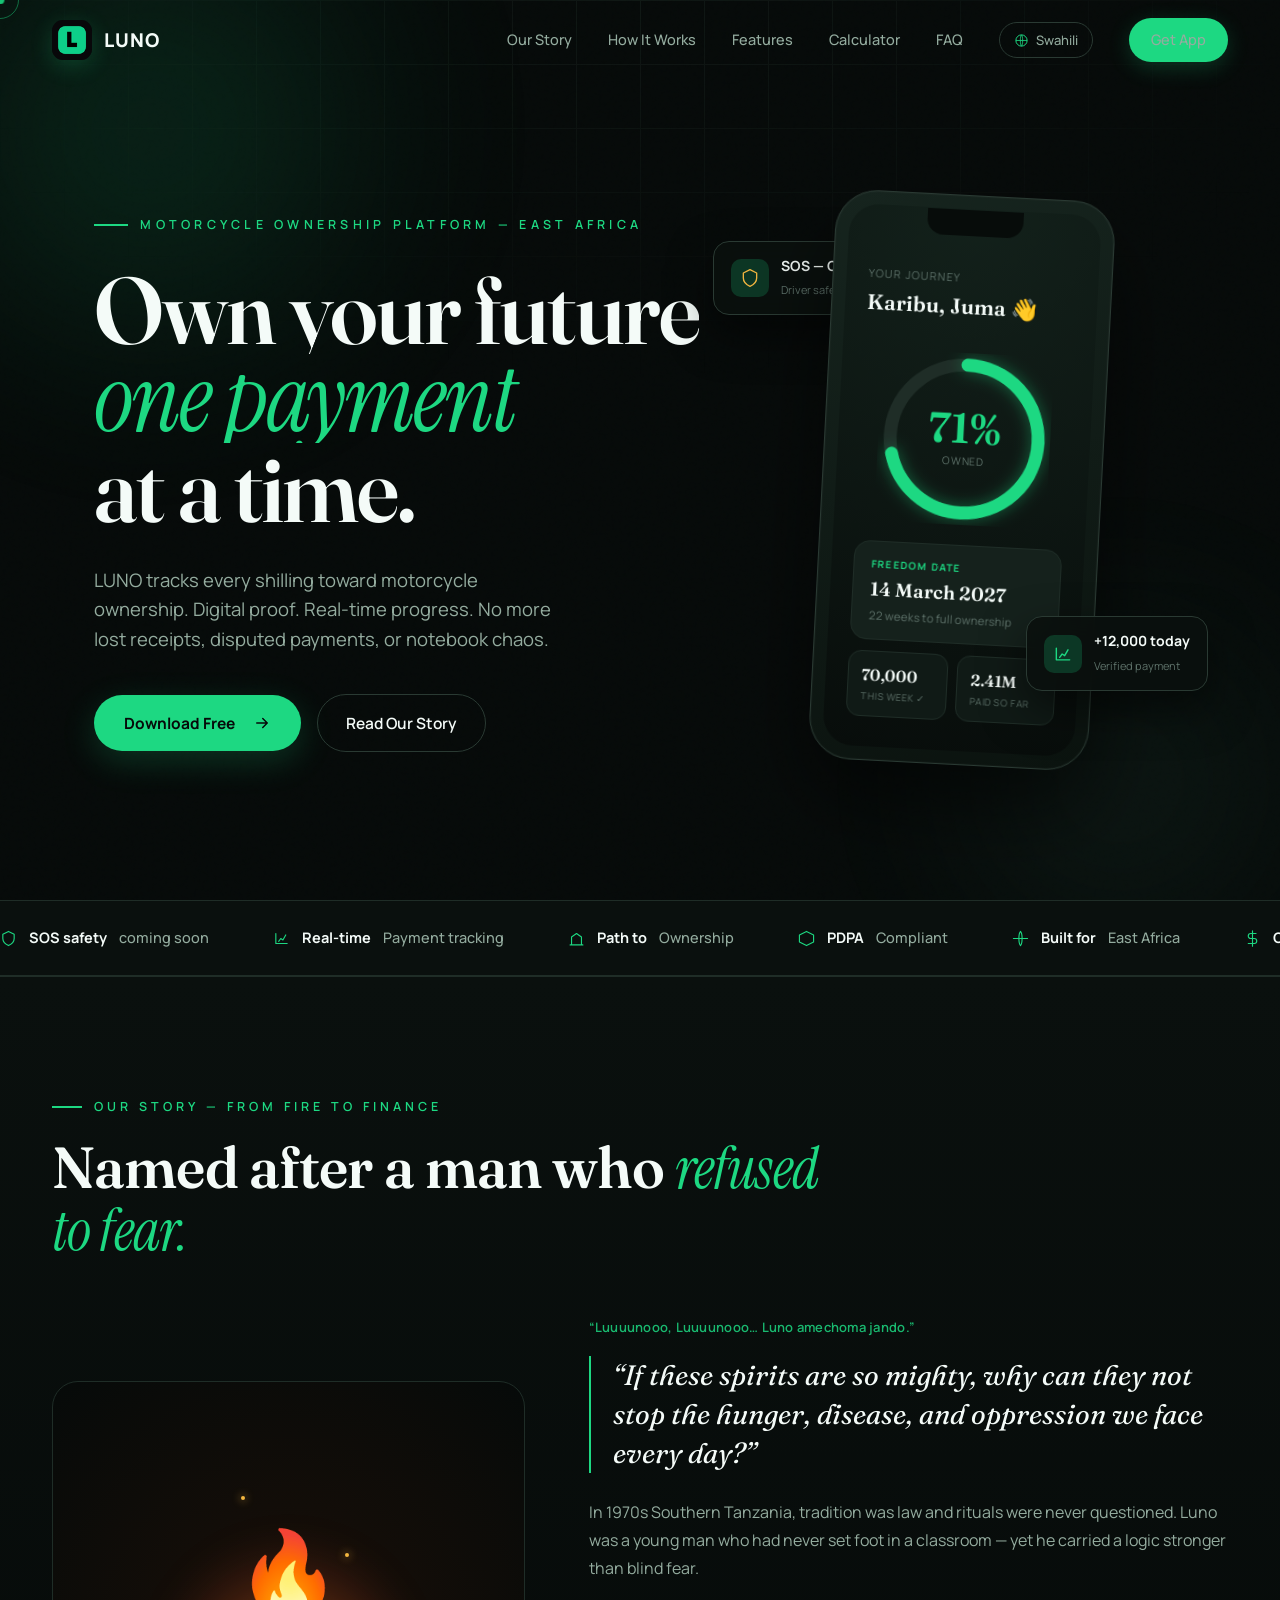
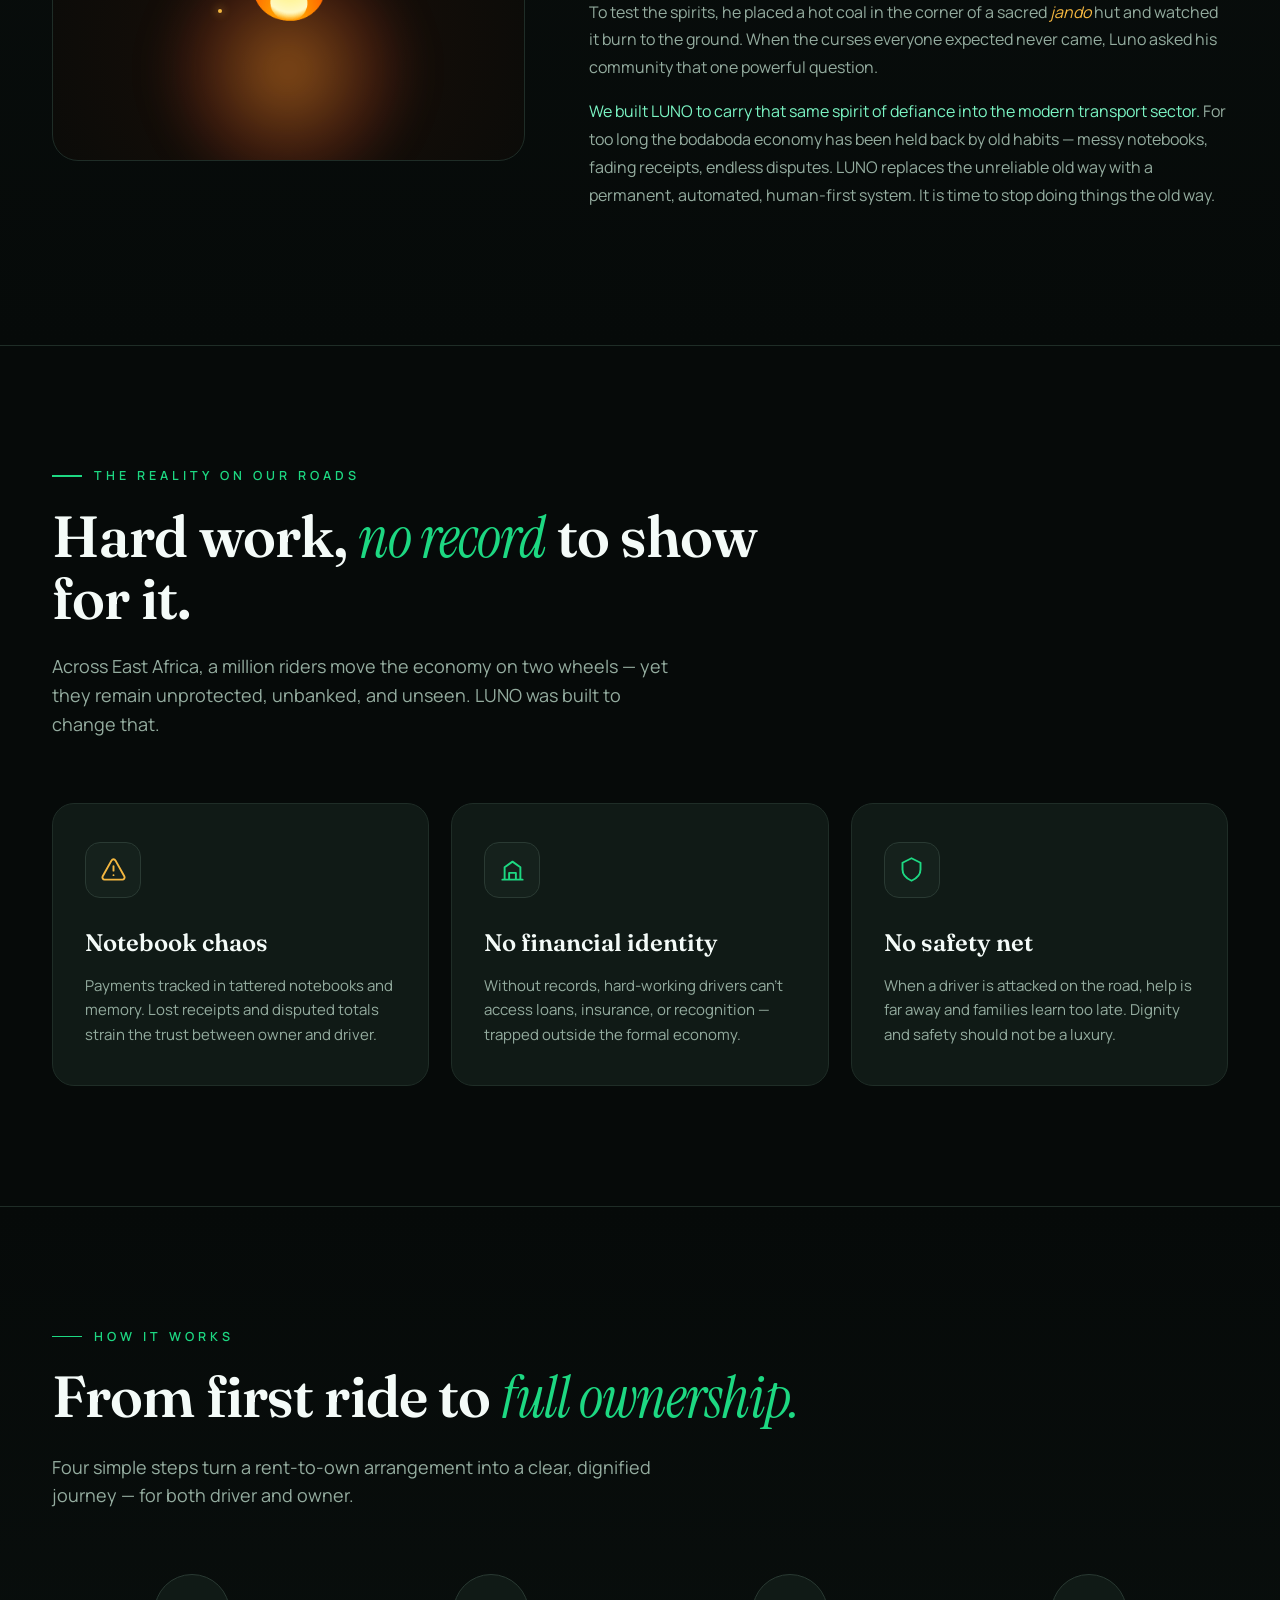
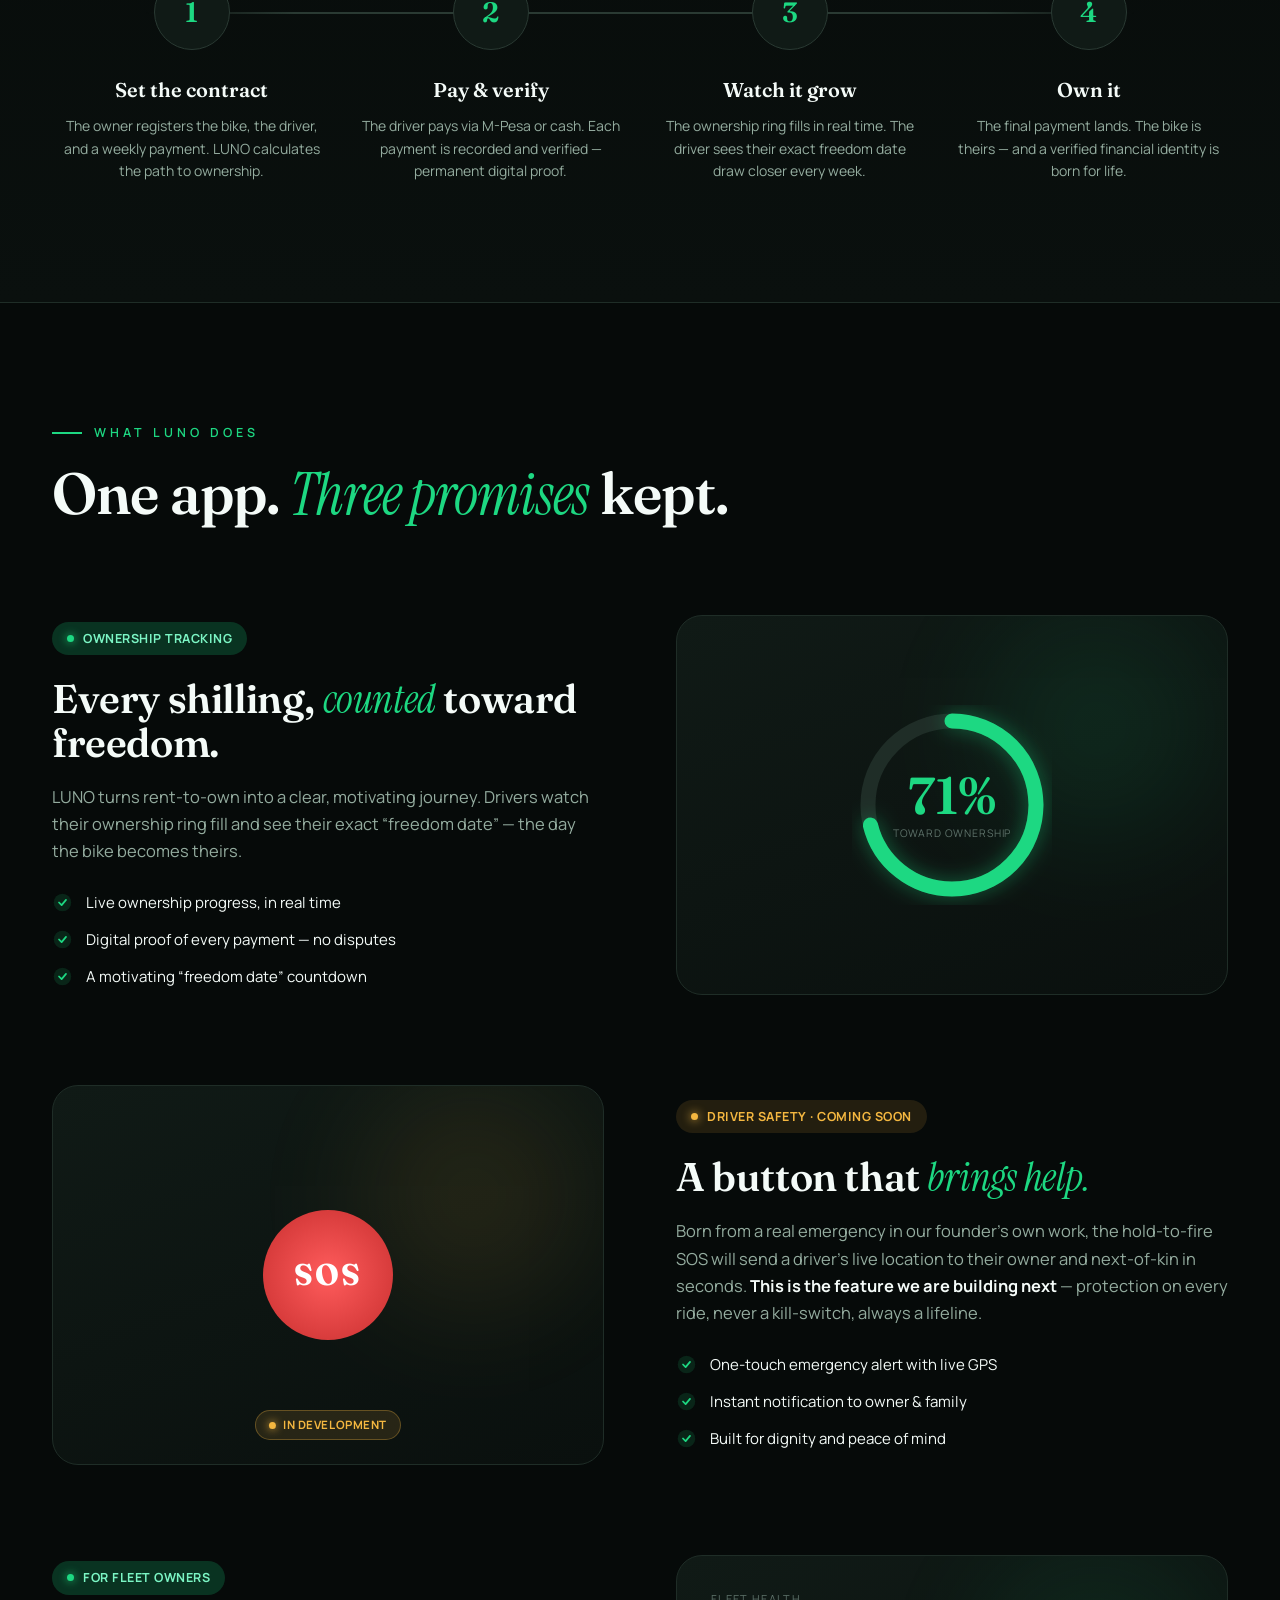
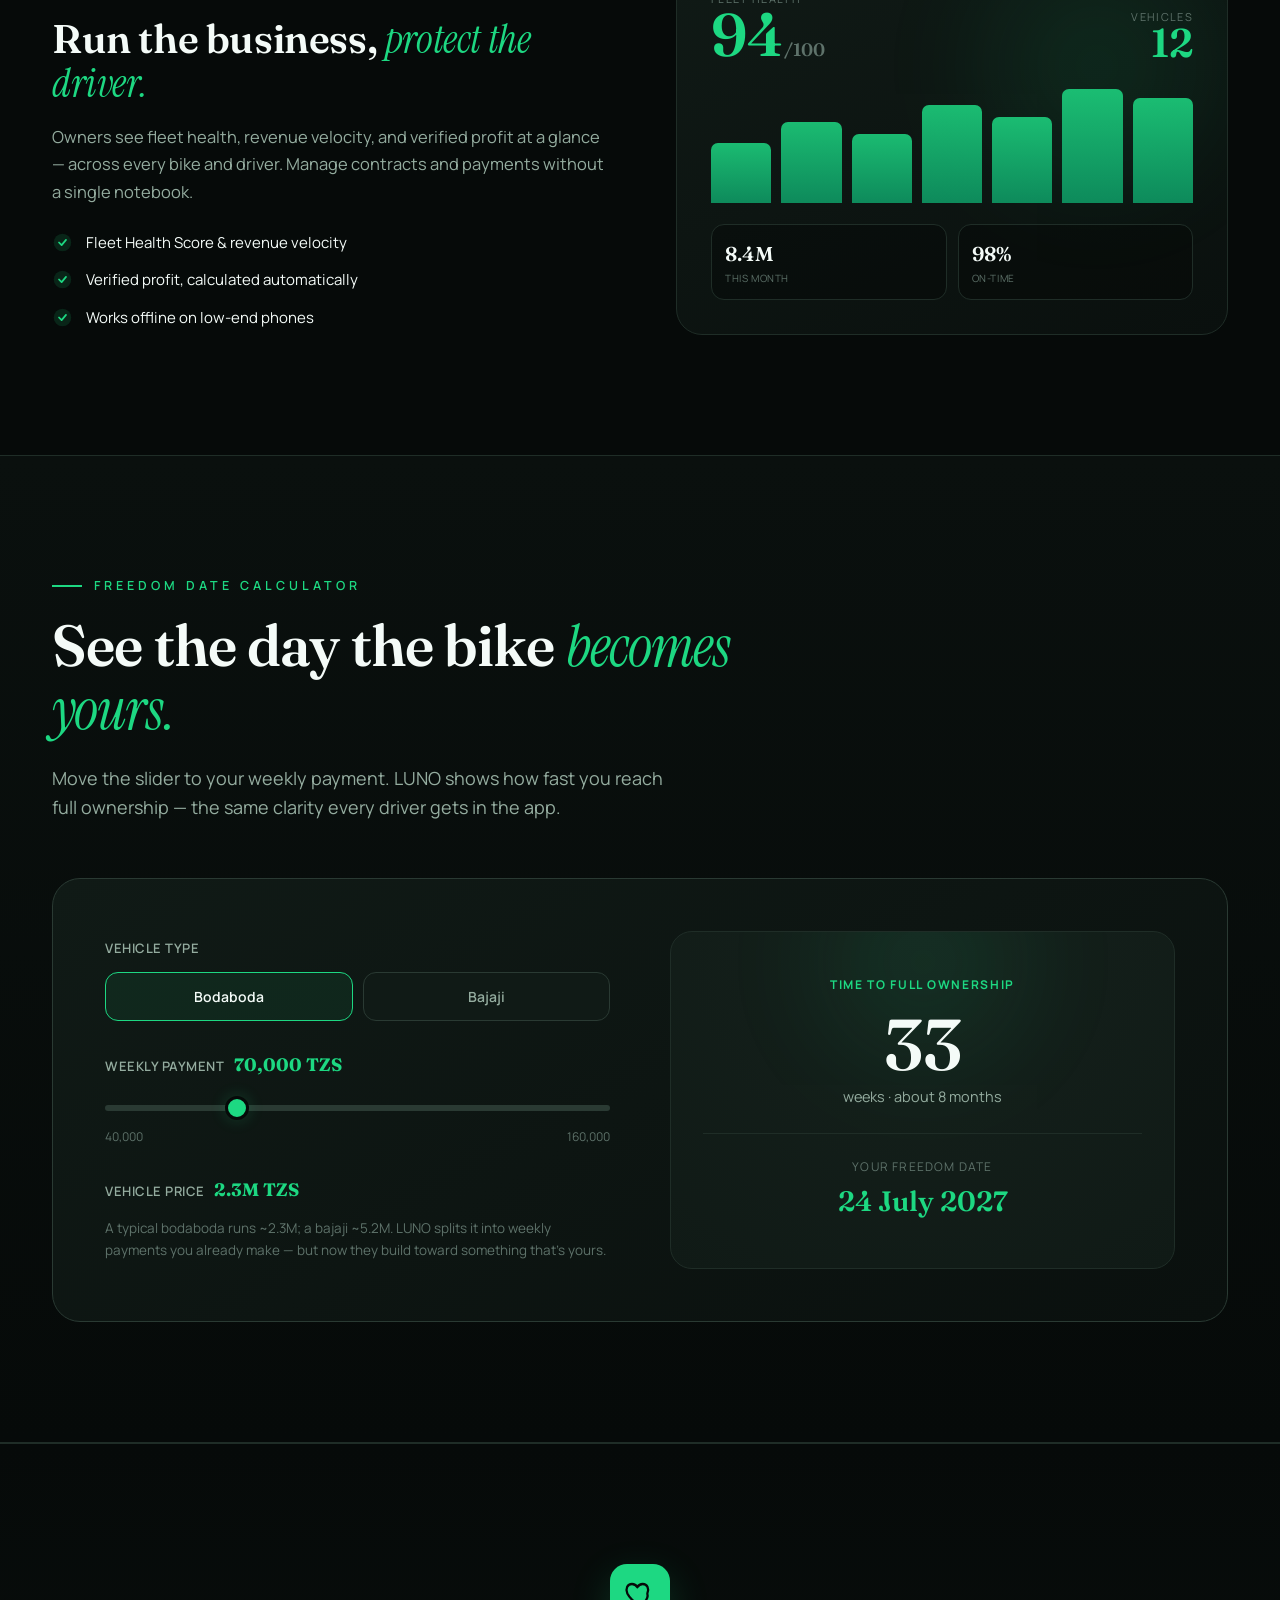
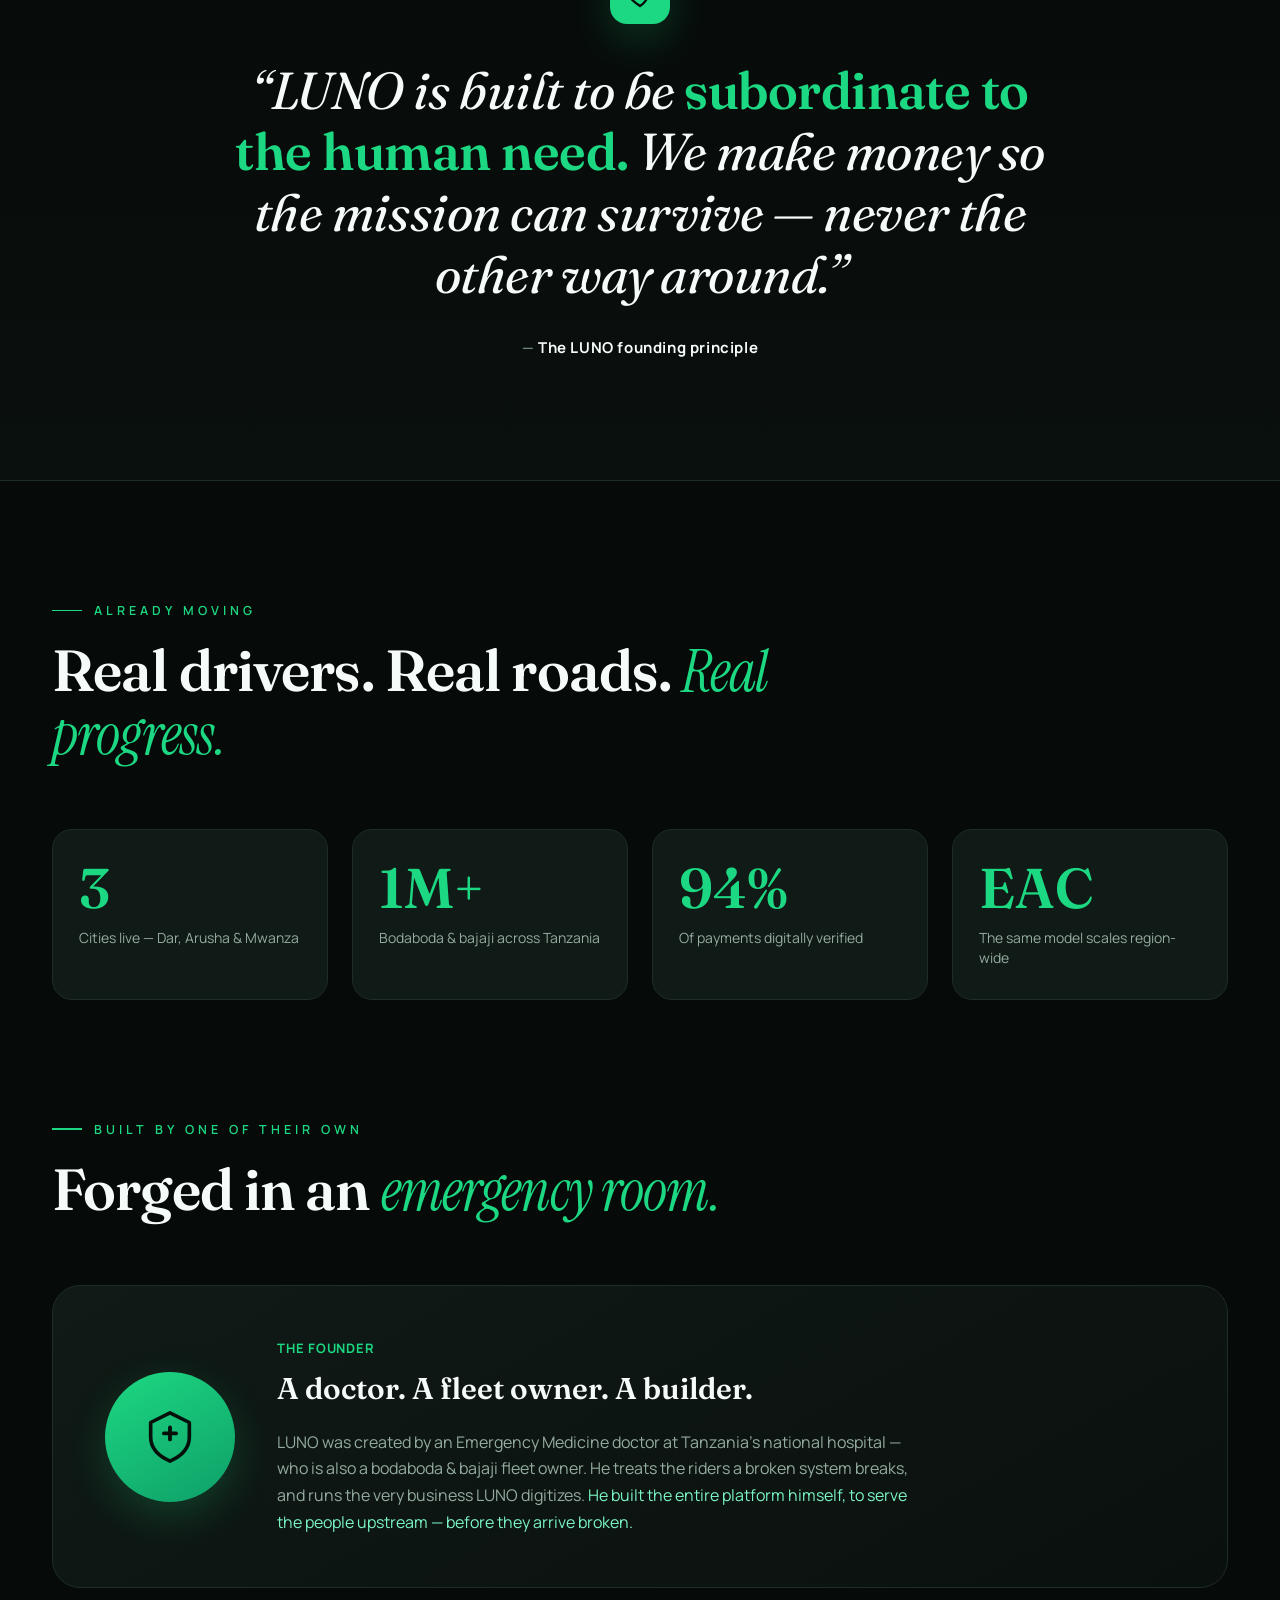
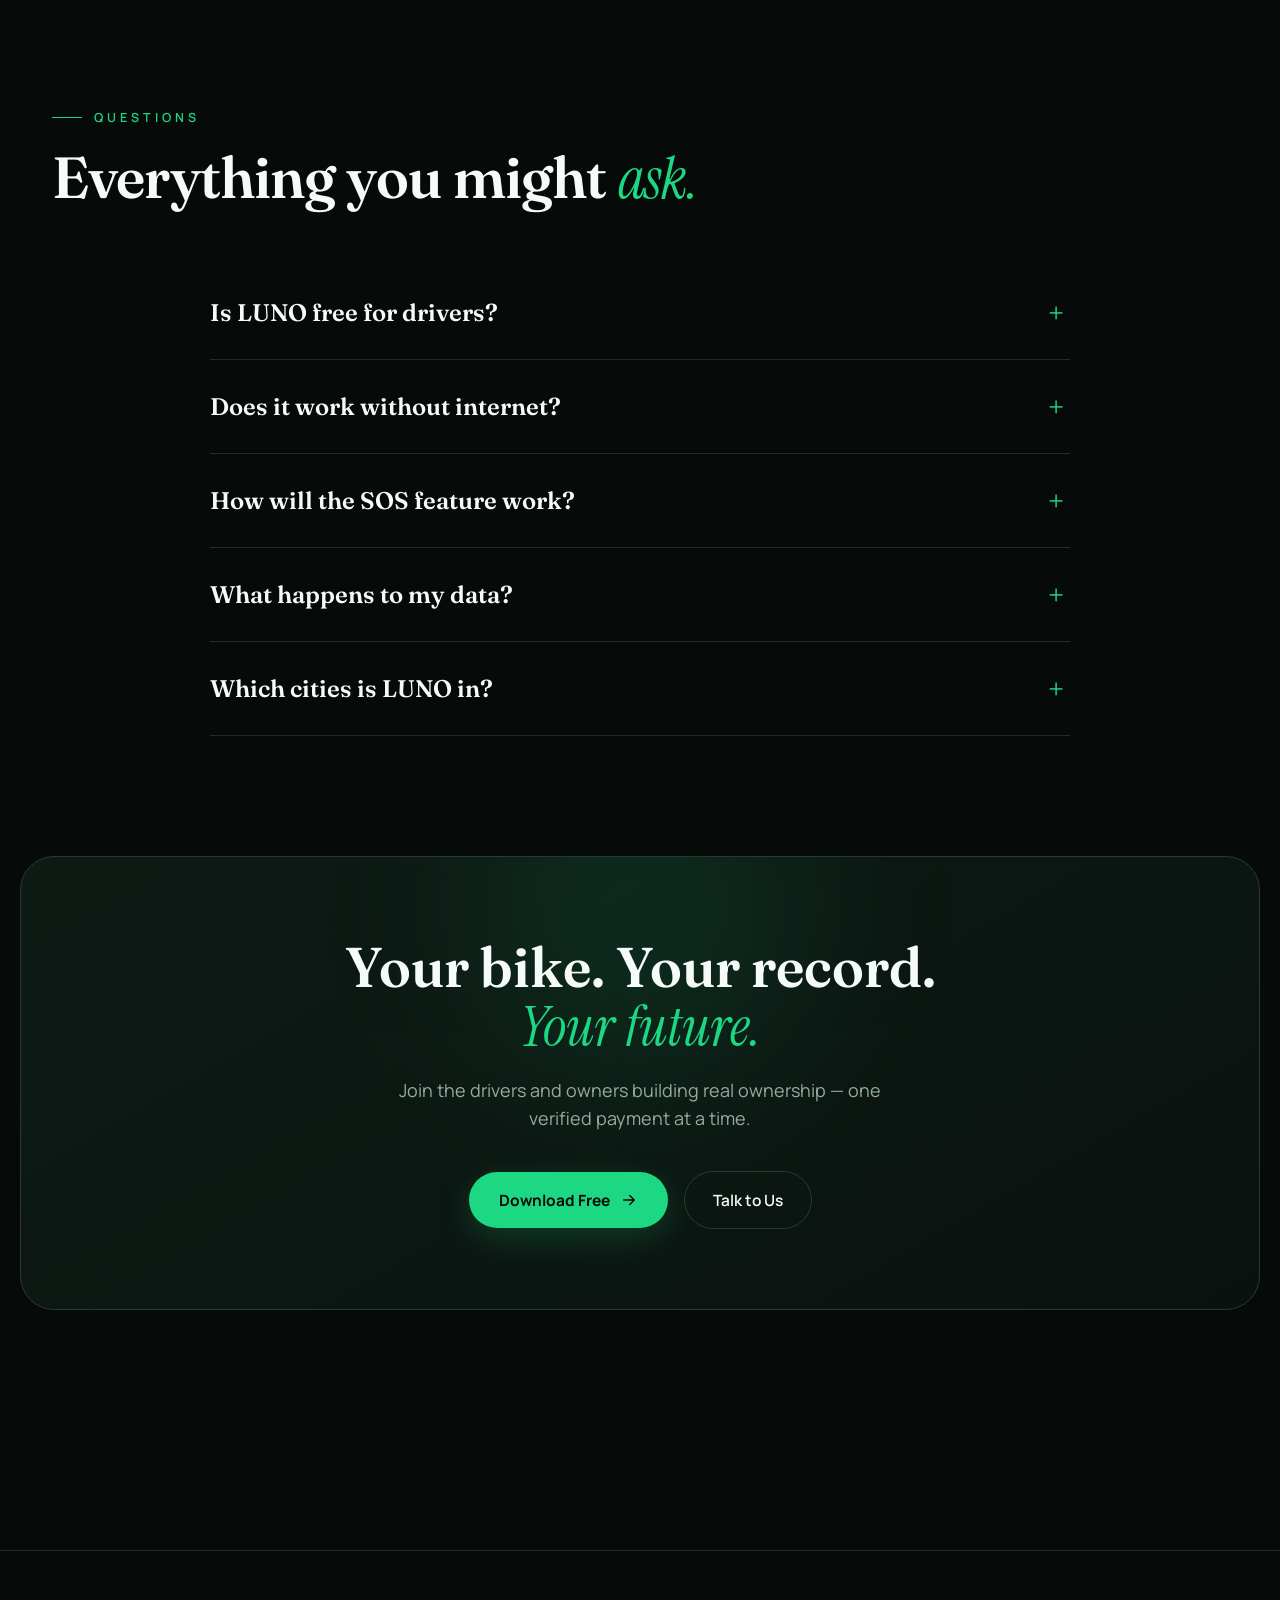
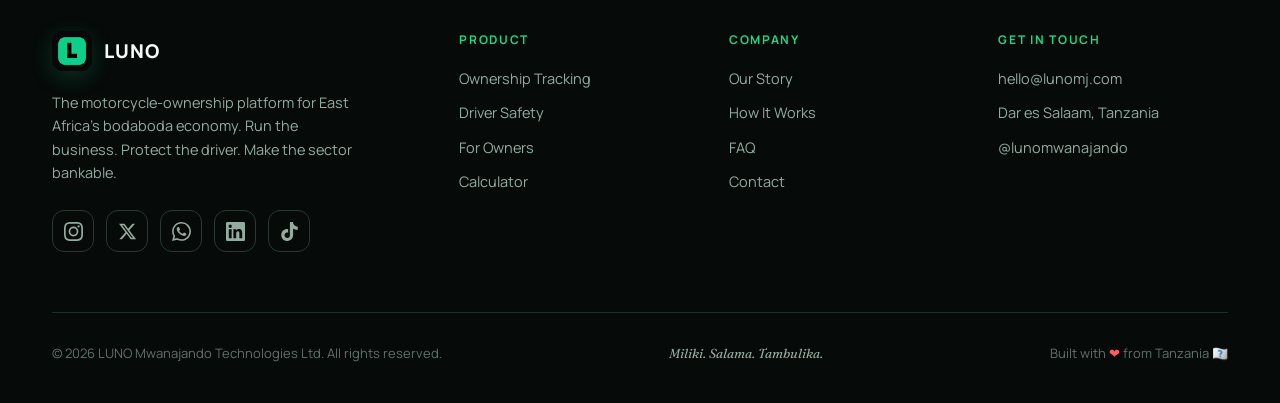
==== new/index.html @ a9900c31 "Update the word 'Hello' to 'Goodbye'" ====
<!DOCTYPE html>
<html lang="en">

<head>
  <meta charset="UTF-8">
  <meta name="viewport" content="width=device-width, initial-scale=1.0">
  <title>LUNO — Own your future, one payment at a time</title>
  <link rel="icon" type="image/png"
    href="[data-uri]">
  <link rel="apple-touch-icon"
    href="[data-uri]">
  <meta name="theme-color" content="#060A09">
  <meta name="description"
    content="LUNO is the motorcycle-ownership platform for East Africa's bodaboda economy. Rent-to-own tracking, driver safety, and a path to ownership — built to be subordinate to the human need.">
  <meta property="og:title" content="LUNO — Own your future, one payment at a time">
  <meta property="og:description" content="The motorcycle-ownership platform for East Africa's bodaboda economy.">
  <meta property="og:type" content="website">
  
  <link rel="preconnect" href="https://fonts.googleapis.com">
  <link rel="preconnect" href="https://fonts.gstatic.com" crossorigin>
  <link
    href="https://fonts.googleapis.com/css2?family=Fraunces:ital,opsz,wght@0,9..144,300..900;1,9..144,300..900&family=Manrope:wght@300;400;500;600;700;800&display=swap"
    rel="stylesheet">

  <link
      href="https://fonts.googleapis.com/css2?family=Instrument+Serif:ital@0;1&display=swap"
      rel="stylesheet"
    />
  <style>
    :root {
      --ink: #060A09;
      --ink-2: #0A100E;
      --panel: #0D1512;
      --card: #101A16;
      --card-2: #15211C;
      --line: #1F2D27;
      --line-2: #2A3A33;
      --green: #1DD882;
      --green-d: #0E9F68;
      --green-glow: #1DD88233;
      --mint: #7BF5C4;
      --amber: #F4B740;
      --red: #FF5C5C;
      --white: #F4FBF8;
      --mute: #94AC9F;
      --mute-2: #5E726A;
      --mute-3: #3C4B44;
      --serif: 'Fraunces', Georgia, serif;
      --serif-2: "Instrument Serif", Georgia, serif;
      --sans: 'Manrope', system-ui, sans-serif;
      --maxw: 1240px;
      --ease: cubic-bezier(.16, 1, .3, 1);
    }

    * {
      margin: 0;
      padding: 0;
      box-sizing: border-box
    }

    html {
      scroll-behavior: smooth;
      -webkit-font-smoothing: antialiased;
      text-rendering: optimizeLegibility
    }

    body {
      background: var(--ink);
      color: var(--white);
      font-family: var(--sans);
      font-weight: 400;
      line-height: 1.55;
      overflow-x: hidden;
      cursor: none
    }

    a,
    button {
      cursor: none
    }

    @media(hover:none) {

      body,
      a,
      button {
        cursor: auto
      }
    }

    a {
      color: inherit;
      text-decoration: none
    }

    ::selection {
      background: var(--green);
      color: var(--ink)
    }

    img {
      display: block;
      max-width: 100%
    }

    /* custom cursor */
    .cursor {
      position: fixed;
      top: 0;
      left: 0;
      width: 9px;
      height: 9px;
      border-radius: 50%;
      background: var(--green);
      pointer-events: none;
      z-index: 9999;
      transform: translate(-50%, -50%);
      transition: width .25s var(--ease), height .25s var(--ease), background .25s, opacity .3s;
      mix-blend-mode: difference
    }

    .cursor-ring {
      position: fixed;
      top: 0;
      left: 0;
      width: 38px;
      height: 38px;
      border: 1.5px solid var(--green);
      border-radius: 50%;
      pointer-events: none;
      z-index: 9998;
      transform: translate(-50%, -50%);
      transition: width .3s var(--ease), height .3s var(--ease), opacity .3s, border-color .3s;
      opacity: .45
    }

    .cursor.hover {
      width: 0;
      height: 0
    }

    .cursor-ring.hover {
      width: 62px;
      height: 62px;
      opacity: .8;
      border-color: var(--mint)
    }

    @media(hover:none) {

      .cursor,
      .cursor-ring {
        display: none
      }
    }

    /* scroll progress */
    .progress {
      position: fixed;
      top: 0;
      left: 0;
      height: 2.5px;
      background: linear-gradient(90deg, var(--green), var(--mint));
      z-index: 200;
      width: 0%;
      box-shadow: 0 0 12px var(--green)
    }

    /* page load veil */
    .veil {
      position: fixed;
      inset: 0;
      z-index: 9000;
      background: var(--ink);
      display: grid;
      place-items: center;
      transition: opacity .8s var(--ease), visibility .8s
    }

    .veil.gone {
      opacity: 0;
      visibility: hidden
    }

    .veil-mark {
      width: 64px;
      height: 64px;
      border-radius: 18px;
      overflow: hidden;
      box-shadow: 0 0 50px var(--green-glow);
      animation: veilpulse 1.3s var(--ease) infinite
    }

    .veil-mark img {
      width: 100%;
      height: 100%;
      object-fit: cover
    }

    @keyframes veilpulse {

      0%,
      100% {
        transform: scale(1);
        opacity: 1
      }

      50% {
        transform: scale(.9);
        opacity: .7
      }
    }

    body::before {
      content: "";
      position: fixed;
      inset: 0;
      z-index: 0;
      pointer-events: none;
      opacity: .4;
      background-image: linear-gradient(var(--line) 1px, transparent 1px), linear-gradient(90deg, var(--line) 1px, transparent 1px);
      background-size: 64px 64px;
      -webkit-mask-image: radial-gradient(ellipse 80% 60% at 50% 0%, #000 0%, transparent 70%);
      mask-image: radial-gradient(ellipse 80% 60% at 50% 0%, #000 0%, transparent 70%);
    }

    .noise {
      position: fixed;
      inset: 0;
      z-index: 1;
      pointer-events: none;
      opacity: .035;
      mix-blend-mode: overlay;
      background-image: url("data:image/svg+xml,%3Csvg viewBox='0 0 256 256' xmlns='http://www.w3.org/2000/svg'%3E%3Cfilter id='n'%3E%3CfeTurbulence type='fractalNoise' baseFrequency='0.85' numOctaves='3'/%3E%3C/filter%3E%3Crect width='100%25' height='100%25' filter='url(%23n)'/%3E%3C/svg%3E");
    }

    .wrap {
      max-width: var(--maxw);
      margin: 0 auto;
      padding: 0 32px;
      position: relative;
      z-index: 2
    }

    /* NAV */
    nav {
      position: fixed;
      top: 0;
      left: 0;
      right: 0;
      z-index: 100;
      transition: all .5s var(--ease)
    }

    nav.scrolled {
      background: rgba(6, 10, 9, .72);
      backdrop-filter: blur(18px);
      border-bottom: 1px solid var(--line)
    }

    .nav-inner {
      max-width: var(--maxw);
      margin: 0 auto;
      padding: 18px 32px;
      display: flex;
      align-items: center;
      justify-content: space-between
    }

    .logo {
      display: flex;
      align-items: center;
      gap: 12px;
      font-weight: 800;
      font-size: 19px;
      letter-spacing: .06em
    }

    .logo-mark {
      width: 40px;
      height: 40px;
      border-radius: 11px;
      overflow: hidden;
      display: grid;
      place-items: center;
      box-shadow: 0 6px 22px var(--green-glow);
      transition: transform .4s var(--ease)
    }

    .logo-mark img {
      width: 100%;
      height: 100%;
      object-fit: cover
    }

    .logo:hover .logo-mark {
      transform: rotate(-8deg) scale(1.06)
    }

    .nav-links {
      display: flex;
      align-items: center;
      gap: 36px
    }

    .nav-links a {
      font-size: 14.5px;
      color: var(--mute);
      font-weight: 500;
      transition: color .25s;
      position: relative
    }

    .nav-links a::after {
      content: "";
      position: absolute;
      left: 0;
      bottom: -5px;
      width: 0;
      height: 1.5px;
      background: var(--green);
      transition: width .3s var(--ease)
    }

    .nav-links a:hover {
      color: var(--white)
    }

    .nav-links a:hover::after {
      width: 100%
    }

    .nav-cta {
      padding: 11px 22px;
      border-radius: 100px;
      background: var(--green);
      color: #04110B;
      font-weight: 800;
      font-size: 14px;
      box-shadow: 0 6px 22px var(--green-glow);
      transition: transform .3s var(--ease), box-shadow .3s
    }

    .nav-cta:hover {
      transform: translateY(-2px);
      box-shadow: 0 10px 30px var(--green-glow)
    }

    .lang {
      padding: 8px 14px;
      border: 1px solid var(--line-2);
      border-radius: 100px;
      font-size: 13px;
      color: var(--mute);
      display: flex;
      align-items: center;
      gap: 7px;
      transition: border-color .25s, color .25s;
      background: none;
      font-family: var(--sans);
      font-weight: 500
    }

    .lang:hover {
      border-color: var(--green-d);
      color: var(--white)
    }

    .soon-pill {
      display: inline-flex;
      align-items: center;
      gap: 7px;
      padding: 5px 13px;
      border-radius: 100px;
      background: rgba(244, 183, 64, .12);
      border: 1px solid rgba(244, 183, 64, .3);
      color: var(--amber);
      font-size: 11.5px;
      font-weight: 700;
      letter-spacing: .05em;
      text-transform: uppercase
    }

    .soon-pill .pdot {
      width: 7px;
      height: 7px;
      border-radius: 50%;
      background: var(--amber);
      box-shadow: 0 0 8px var(--amber);
      animation: blink 1.6s infinite
    }

    @keyframes blink {

      0%,
      100% {
        opacity: 1
      }

      50% {
        opacity: .35
      }
    }

    .sos-soon {
      position: absolute;
      bottom: 24px;
      left: 50%;
      transform: translateX(-50%);
      z-index: 3;
      white-space: nowrap
    }

    @media(max-width:880px) {

      .nav-links a:not(.nav-cta),
      .lang {
        display: none
      }
    }

    /* HERO */
    header {
      position: relative;
      min-height: 100vh;
      display: flex;
      align-items: center;
      padding: 140px 0 80px;
      overflow: hidden
    }

    .hero-glow {
      position: absolute;
      border-radius: 50%;
      filter: blur(90px);
      z-index: 0;
      pointer-events: none
    }

    .g1 {
      width: 620px;
      height: 620px;
      background: radial-gradient(circle, var(--green) 0%, transparent 70%);
      opacity: .16;
      top: -180px;
      left: -160px
    }

    .g2 {
      width: 480px;
      height: 480px;
      background: radial-gradient(circle, var(--mint) 0%, transparent 70%);
      opacity: .08;
      bottom: -120px;
      right: -80px
    }

    .hero-grid {
      display: grid;
      grid-template-columns: 1.15fr .85fr;
      gap: 40px;
      align-items: center;
      width: 100%
    }

    .eyebrow {
      display: inline-flex;
      align-items: center;
      gap: 12px;
      font-size: 12.5px;
      font-weight: 600;
      letter-spacing: .34em;
      text-transform: uppercase;
      color: var(--green);
      margin-bottom: 30px
    }

    .eyebrow::before {
      content: "";
      width: 34px;
      height: 1.5px;
      background: var(--green)
    }

    h1 {
      font-family: var(--serif);
      font-weight: 600;
      font-size: clamp(54px, 7.4vw, 108px);
      line-height: .94;
      letter-spacing: -.02em;
      margin-bottom: 34px
    }

    h1 .it {
      font-family: var(--serif-2);
      font-style: italic;
      font-weight: 400;
      color: var(--green)
    }

    h1 .lt {
      font-weight: 300
    }

    .hero-line {
      display: block;
      overflow: hidden
    }

    .hero-line span {
      display: block;
      transform: translateY(110%);
      animation: riseUp 1s var(--ease) forwards
    }

    .hero-line:nth-child(1) span {
      animation-delay: .15s
    }

    .hero-line:nth-child(2) span {
      animation-delay: .28s
    }

    .hero-line:nth-child(3) span {
      animation-delay: .41s
    }

    @keyframes riseUp {
      to {
        transform: translateY(0)
      }
    }

    .hero-sub {
      font-size: 18.5px;
      color: var(--mute);
      max-width: 480px;
      line-height: 1.6;
      margin-bottom: 40px;
      opacity: 0;
      animation: fadeUp .9s var(--ease) .7s forwards
    }

    .hero-cta {
      display: flex;
      gap: 16px;
      flex-wrap: wrap;
      align-items: center;
      opacity: 0;
      animation: fadeUp .9s var(--ease) .85s forwards
    }

    @keyframes fadeUp {
      from {
        opacity: 0;
        transform: translateY(24px)
      }

      to {
        opacity: 1;
        transform: none
      }
    }

    .btn-primary {
      padding: 16px 30px;
      border-radius: 100px;
      background: var(--green);
      color: var(--ink);
      font-weight: 700;
      font-size: 15.5px;
      display: inline-flex;
      align-items: center;
      gap: 10px;
      box-shadow: 0 10px 34px var(--green-glow);
      transition: transform .35s var(--ease), box-shadow .35s;
      position: relative;
      overflow: hidden
    }

    .btn-primary span {
      position: relative;
      z-index: 1;
      display: inline-flex;
      align-items: center;
      gap: 10px
    }

    .btn-primary::before {
      content: "";
      position: absolute;
      inset: 0;
      background: var(--mint);
      transform: translateX(-101%);
      transition: transform .45s var(--ease)
    }

    .btn-primary:hover::before {
      transform: translateX(0)
    }

    .btn-primary:hover {
      transform: translateY(-3px);
      box-shadow: 0 16px 44px var(--green-glow)
    }

    .btn-primary svg {
      transition: transform .35s var(--ease)
    }

    .btn-primary:hover svg {
      transform: translateX(5px)
    }

    .btn-ghost {
      padding: 16px 28px;
      border-radius: 100px;
      border: 1px solid var(--line-2);
      color: var(--white);
      font-weight: 600;
      font-size: 15.5px;
      transition: border-color .3s, background .3s
    }

    .btn-ghost:hover {
      border-color: var(--green);
      background: rgba(29, 216, 130, .06)
    }

    .hero-visual {
      position: relative;
      display: grid;
      place-items: center;
      height: 100%
    }

    .phone {
      position: relative;
      width: 280px;
      height: 570px;
      border-radius: 42px;
      background: linear-gradient(165deg, #16241E, #0B130F);
      border: 1px solid var(--line-2);
      padding: 13px;
      box-shadow: 0 40px 90px rgba(0, 0, 0, .6), 0 0 0 1px rgba(255, 255, 255, .02) inset;
      transform: rotate(3deg);
      animation: float 6s ease-in-out infinite;
      opacity: 0;
      animation: floatIn 1.1s var(--ease) .5s forwards, float 6s ease-in-out 1.6s infinite
    }

    @keyframes floatIn {
      from {
        opacity: 0;
        transform: rotate(3deg) translateY(40px)
      }

      to {
        opacity: 1;
        transform: rotate(3deg) translateY(0)
      }
    }

    @keyframes float {

      0%,
      100% {
        transform: rotate(3deg) translateY(0)
      }

      50% {
        transform: rotate(3deg) translateY(-16px)
      }
    }

    .phone-screen {
      width: 100%;
      height: 100%;
      border-radius: 30px;
      background: radial-gradient(circle at 50% 0%, #13211B, #080D0B);
      overflow: hidden;
      position: relative;
      display: flex;
      flex-direction: column;
      padding: 26px 22px
    }

    .notch {
      position: absolute;
      top: 14px;
      left: 50%;
      transform: translateX(-50%);
      width: 96px;
      height: 26px;
      background: #070C0A;
      border-radius: 0 0 16px 16px;
      z-index: 5
    }

    .ps-label {
      font-size: 11px;
      color: var(--mute-2);
      letter-spacing: .1em;
      text-transform: uppercase;
      margin-top: 34px
    }

    .ps-driver {
      font-family: var(--serif);
      font-size: 21px;
      font-weight: 600;
      margin-top: 4px
    }

    .ring-wrap {
      margin: 30px auto 12px;
      position: relative;
      width: 172px;
      height: 172px
    }

    .ring-wrap svg {
      transform: rotate(-90deg)
    }

    .ps-pct {
      position: absolute;
      inset: 0;
      display: grid;
      place-items: center;
      text-align: center
    }

    .ps-pct b {
      font-family: var(--serif);
      font-size: 42px;
      font-weight: 600;
      color: var(--green);
      line-height: 1;
      display: block
    }

    .ps-pct span {
      font-size: 10.5px;
      color: var(--mute-2);
      letter-spacing: .08em;
      text-transform: uppercase;
      margin-top: 4px;
      display: block
    }

    .ps-freedom {
      background: var(--card-2);
      border: 1px solid var(--line);
      border-radius: 16px;
      padding: 15px 17px;
      margin-top: 8px
    }

    .ps-freedom .lbl {
      font-size: 10px;
      color: var(--green);
      letter-spacing: .12em;
      text-transform: uppercase;
      font-weight: 700
    }

    .ps-freedom .date {
      font-family: var(--serif);
      font-size: 19px;
      font-weight: 600;
      margin-top: 3px
    }

    .ps-freedom .sub {
      font-size: 11.5px;
      color: var(--mute-2);
      margin-top: 2px
    }

    .ps-row {
      display: flex;
      gap: 9px;
      margin-top: 11px
    }

    .ps-pay {
      flex: 1;
      background: var(--card);
      border: 1px solid var(--line);
      border-radius: 13px;
      padding: 11px 13px
    }

    .ps-pay .v {
      font-family: var(--serif);
      font-size: 16px;
      font-weight: 600;
      color: var(--white)
    }

    .ps-pay .k {
      font-size: 9.5px;
      color: var(--mute-2);
      letter-spacing: .06em;
      text-transform: uppercase;
      margin-top: 2px
    }

    .float-badge {
      position: absolute;
      background: rgba(10, 16, 14, .9);
      backdrop-filter: blur(12px);
      border: 1px solid var(--line-2);
      border-radius: 16px;
      padding: 13px 17px;
      display: flex;
      align-items: center;
      gap: 12px;
      box-shadow: 0 18px 44px rgba(0, 0, 0, .5)
    }

    .fb-1 {
      top: 8%;
      left: -26px;
      animation: float 5s ease-in-out infinite
    }

    .fb-2 {
      bottom: 13%;
      right: -22px;
      animation: float 5.6s ease-in-out infinite .6s
    }

    .fb-ic {
      width: 38px;
      height: 38px;
      border-radius: 10px;
      background: var(--green-glow);
      display: grid;
      place-items: center
    }

    .fb-ic svg {
      width: 20px;
      height: 20px
    }

    .fb-t b {
      font-size: 14px;
      display: block;
      font-weight: 700
    }

    .fb-t span {
      font-size: 11px;
      color: var(--mute-2)
    }

    @media(max-width:980px) {
      .hero-grid {
        grid-template-columns: 1fr
      }

      .hero-visual {
        display: none
      }
    }

    /* TRUST */
    .trust {
      border-top: 1px solid var(--line);
      border-bottom: 1px solid var(--line);
      padding: 26px 0;
      overflow: hidden;
      position: relative;
      z-index: 2;
      background: var(--ink-2)
    }

    .trust-track {
      display: flex;
      gap: 64px;
      white-space: nowrap;
      animation: scroll 28s linear infinite;
      width: max-content
    }

    .trust:hover .trust-track {
      animation-play-state: paused
    }

    @keyframes scroll {
      to {
        transform: translateX(-50%)
      }
    }

    .trust-item {
      display: flex;
      align-items: center;
      gap: 12px;
      font-size: 14.5px;
      color: var(--mute);
      font-weight: 500
    }

    .trust-item svg {
      width: 17px;
      height: 17px;
      flex-shrink: 0
    }

    .trust-item b {
      color: var(--white);
      font-weight: 700
    }

    section {
      position: relative;
      z-index: 2;
      padding: 120px 0
    }

    .sec-eyebrow {
      font-size: 12.5px;
      font-weight: 600;
      letter-spacing: .32em;
      text-transform: uppercase;
      color: var(--green);
      margin-bottom: 20px;
      display: flex;
      align-items: center;
      gap: 12px
    }

    .sec-eyebrow::before {
      content: "";
      width: 30px;
      height: 1.5px;
      background: var(--green)
    }

    .sec-title {
      font-family: var(--serif);
      font-weight: 600;
      font-size: clamp(34px, 4.6vw, 58px);
      line-height: 1.04;
      letter-spacing: -.015em;
      margin-bottom: 24px;
      max-width: 780px
    }

    .sec-title .it {
      font-family: var(--serif-2);
      font-style: italic;
      font-weight: 400;
      color: var(--green)
    }

    .sec-lead {
      font-size: 18px;
      color: var(--mute);
      max-width: 620px;
      line-height: 1.6
    }

    .reveal {
      opacity: 0;
      transform: translateY(34px);
      transition: opacity .9s var(--ease), transform .9s var(--ease)
    }

    .reveal.in {
      opacity: 1;
      transform: none
    }

    /* PROBLEM */
    .prob-grid {
      display: grid;
      grid-template-columns: repeat(3, 1fr);
      gap: 22px;
      margin-top: 64px
    }

    .prob {
      background: var(--card);
      border: 1px solid var(--line);
      border-radius: 22px;
      padding: 38px 32px;
      transition: transform .5s var(--ease), border-color .4s;
      position: relative;
      overflow: hidden
    }

    .prob::after {
      content: "";
      position: absolute;
      inset: 0;
      background: radial-gradient(circle at 50% -20%, var(--green-glow), transparent 60%);
      opacity: 0;
      transition: opacity .5s
    }

    .prob:hover {
      transform: translateY(-8px);
      border-color: var(--line-2)
    }

    .prob:hover::after {
      opacity: 1
    }

    .prob-ic {
      width: 56px;
      height: 56px;
      border-radius: 15px;
      background: var(--card-2);
      border: 1px solid var(--line-2);
      display: grid;
      place-items: center;
      margin-bottom: 26px;
      position: relative;
      z-index: 1
    }

    .prob-ic svg {
      width: 27px;
      height: 27px
    }

    .prob h3 {
      font-family: var(--serif);
      font-size: 24px;
      font-weight: 600;
      margin-bottom: 13px;
      position: relative;
      z-index: 1
    }

    .prob p {
      font-size: 15px;
      color: var(--mute);
      line-height: 1.62;
      position: relative;
      z-index: 1
    }

    /* HOW IT WORKS */
    .how-wrap {
      background: linear-gradient(180deg, var(--ink), var(--ink-2));
      border-top: 1px solid var(--line);
      border-bottom: 1px solid var(--line)
    }

    .steps {
      display: grid;
      grid-template-columns: repeat(4, 1fr);
      gap: 20px;
      margin-top: 64px;
      position: relative
    }

    .steps::before {
      content: "";
      position: absolute;
      top: 38px;
      left: 8%;
      right: 8%;
      height: 1.5px;
      background: linear-gradient(90deg, transparent, var(--line-2) 15%, var(--line-2) 85%, transparent);
      z-index: 0
    }

    .step {
      position: relative;
      z-index: 1;
      text-align: center
    }

    .step-num {
      width: 76px;
      height: 76px;
      border-radius: 50%;
      background: var(--card);
      border: 1.5px solid var(--line-2);
      display: grid;
      place-items: center;
      margin: 0 auto 24px;
      font-family: var(--serif);
      font-size: 28px;
      font-weight: 600;
      color: var(--green);
      transition: all .4s var(--ease)
    }

    .step:hover .step-num {
      border-color: var(--green);
      box-shadow: 0 0 30px var(--green-glow);
      transform: scale(1.06)
    }

    .step h4 {
      font-family: var(--serif);
      font-size: 20px;
      font-weight: 600;
      margin-bottom: 10px
    }

    .step p {
      font-size: 14px;
      color: var(--mute);
      line-height: 1.6;
      padding: 0 8px
    }

    @media(max-width:880px) {
      .steps {
        grid-template-columns: 1fr 1fr;
        gap: 36px
      }

      .steps::before {
        display: none
      }
    }

    @media(max-width:520px) {
      .steps {
        grid-template-columns: 1fr
      }
    }

    /* FEATURES */
    .feat {
      display: grid;
      grid-template-columns: 1fr 1fr;
      gap: 72px;
      align-items: center;
      margin-top: 90px
    }

    .feat:first-of-type {
      margin-top: 64px
    }

    .feat.flip .feat-text {
      order: 2
    }

    .feat-tag {
      display: inline-flex;
      align-items: center;
      gap: 9px;
      padding: 7px 15px;
      border-radius: 100px;
      background: var(--green-glow);
      color: var(--mint);
      font-size: 12.5px;
      font-weight: 700;
      letter-spacing: .04em;
      margin-bottom: 22px
    }

    .feat-tag .dot {
      width: 7px;
      height: 7px;
      border-radius: 50%;
      background: var(--green);
      box-shadow: 0 0 10px var(--green)
    }

    .feat h3 {
      font-family: var(--serif);
      font-size: clamp(28px, 3.4vw, 40px);
      font-weight: 600;
      line-height: 1.08;
      margin-bottom: 18px;
      letter-spacing: -.01em
    }

    .feat h3 .it {
      font-family: var(--serif-2);
      font-style: italic;
      color: var(--green);
      font-weight: 400
    }

    .feat p {
      font-size: 16.5px;
      color: var(--mute);
      line-height: 1.66;
      margin-bottom: 26px
    }

    .feat-list {
      list-style: none;
      display: flex;
      flex-direction: column;
      gap: 14px
    }

    .feat-list li {
      display: flex;
      align-items: flex-start;
      gap: 13px;
      font-size: 15px;
      color: var(--white)
    }

    .feat-list svg {
      width: 21px;
      height: 21px;
      flex-shrink: 0;
      margin-top: 1px
    }

    .feat-visual {
      height: 380px;
      border-radius: 26px;
      border: 1px solid var(--line);
      position: relative;
      overflow: hidden;
      background: linear-gradient(160deg, var(--card), var(--ink-2))
    }

    .fv-glow {
      position: absolute;
      width: 340px;
      height: 340px;
      border-radius: 50%;
      background: radial-gradient(circle, var(--green) 0%, transparent 70%);
      opacity: .13;
      filter: blur(50px);
      top: -60px;
      right: -40px
    }

    .sos-ring {
      position: absolute;
      inset: 0;
      display: grid;
      place-items: center
    }

    .sos-btn {
      width: 130px;
      height: 130px;
      border-radius: 50%;
      background: radial-gradient(circle, #FF5C5C, #C72E2E);
      display: grid;
      place-items: center;
      font-family: var(--serif);
      font-weight: 700;
      font-size: 30px;
      color: #fff;
      letter-spacing: .06em;
      box-shadow: 0 0 0 0 rgba(255, 92, 92, .5);
      animation: pulse 2.4s var(--ease) infinite;
      position: relative;
      z-index: 2
    }

    @keyframes pulse {
      0% {
        box-shadow: 0 0 0 0 rgba(255, 92, 92, .45)
      }

      70% {
        box-shadow: 0 0 0 46px rgba(255, 92, 92, 0)
      }

      100% {
        box-shadow: 0 0 0 0 rgba(255, 92, 92, 0)
      }
    }

    .dash {
      position: absolute;
      inset: 0;
      padding: 34px;
      display: flex;
      flex-direction: column;
      gap: 14px
    }

    .dash-top {
      display: flex;
      justify-content: space-between;
      align-items: flex-end
    }

    .dash-score {
      font-family: var(--serif);
      font-size: 60px;
      font-weight: 600;
      color: var(--green);
      line-height: .9
    }

    .dash-score small {
      font-size: 18px;
      color: var(--mute-2)
    }

    .dash-lbl {
      font-size: 11px;
      color: var(--mute-2);
      letter-spacing: .12em;
      text-transform: uppercase
    }

    .bars {
      display: flex;
      align-items: flex-end;
      gap: 10px;
      height: 120px;
      margin-top: 8px
    }

    .bar {
      flex: 1;
      background: linear-gradient(to top, var(--green-d), var(--green));
      border-radius: 7px 7px 0 0;
      opacity: .85;
      height: 0;
      transition: height 1s var(--ease)
    }

    .dash-cards {
      display: flex;
      gap: 11px;
      margin-top: auto
    }

    .dash-card {
      flex: 1;
      background: rgba(0, 0, 0, .3);
      border: 1px solid var(--line);
      border-radius: 13px;
      padding: 13px
    }

    .dash-card .v {
      font-family: var(--serif);
      font-size: 20px;
      font-weight: 600
    }

    .dash-card .k {
      font-size: 10px;
      color: var(--mute-2);
      letter-spacing: .06em;
      text-transform: uppercase;
      margin-top: 2px
    }

    @media(max-width:880px) {
      .feat {
        grid-template-columns: 1fr;
        gap: 36px
      }

      .feat.flip .feat-text {
        order: 0
      }

      .feat-visual {
        height: 300px
      }
    }

    /* CALCULATOR */
    .calc-wrap {
      background: linear-gradient(180deg, var(--ink-2), var(--ink));
      border-top: 1px solid var(--line);
      border-bottom: 1px solid var(--line)
    }

    .calc {
      display: grid;
      grid-template-columns: 1fr 1fr;
      gap: 60px;
      align-items: center;
      margin-top: 56px;
      background: linear-gradient(150deg, var(--card), var(--ink-2));
      border: 1px solid var(--line-2);
      border-radius: 28px;
      padding: 52px
    }

    .calc-controls label {
      display: block;
      font-size: 13px;
      letter-spacing: .04em;
      text-transform: uppercase;
      color: var(--mute);
      font-weight: 600;
      margin-bottom: 14px
    }

    .calc-controls label b {
      color: var(--green);
      font-family: var(--serif);
      font-size: 18px;
      text-transform: none;
      letter-spacing: 0;
      margin-left: 6px
    }

    .calc-field {
      margin-bottom: 30px
    }

    .seg {
      display: flex;
      gap: 10px
    }

    .seg button {
      flex: 1;
      padding: 14px;
      border-radius: 13px;
      border: 1px solid var(--line-2);
      background: var(--card);
      color: var(--mute);
      font-family: var(--sans);
      font-weight: 600;
      font-size: 14px;
      transition: all .3s var(--ease)
    }

    .seg button.on {
      border-color: var(--green);
      background: rgba(29, 216, 130, .08);
      color: var(--white)
    }

    input[type=range] {
      -webkit-appearance: none;
      width: 100%;
      height: 6px;
      border-radius: 100px;
      background: var(--line-2);
      outline: none
    }

    input[type=range]::-webkit-slider-thumb {
      -webkit-appearance: none;
      width: 24px;
      height: 24px;
      border-radius: 50%;
      background: var(--green);
      cursor: pointer;
      box-shadow: 0 0 16px var(--green-glow);
      border: 3px solid var(--ink)
    }

    input[type=range]::-moz-range-thumb {
      width: 24px;
      height: 24px;
      border-radius: 50%;
      background: var(--green);
      cursor: pointer;
      border: 3px solid var(--ink)
    }

    .calc-range-labels {
      display: flex;
      justify-content: space-between;
      font-size: 12px;
      color: var(--mute-2);
      margin-top: 10px
    }

    .calc-result {
      text-align: center;
      padding: 44px 32px;
      background: radial-gradient(circle at 50% 0%, var(--card-2), var(--card));
      border: 1px solid var(--line);
      border-radius: 22px;
      position: relative;
      overflow: hidden
    }

    .calc-result::before {
      content: "";
      position: absolute;
      width: 300px;
      height: 300px;
      border-radius: 50%;
      background: radial-gradient(circle, var(--green) 0%, transparent 70%);
      opacity: .12;
      filter: blur(50px);
      top: -120px;
      left: 50%;
      transform: translateX(-50%)
    }

    .calc-result .rlbl {
      font-size: 12px;
      letter-spacing: .14em;
      text-transform: uppercase;
      color: var(--green);
      font-weight: 700;
      position: relative
    }

    .calc-result .rbig {
      font-family: var(--serif);
      font-size: clamp(44px, 6vw, 72px);
      font-weight: 600;
      line-height: 1;
      margin: 14px 0 6px;
      position: relative
    }

    .calc-result .rsub {
      font-size: 14.5px;
      color: var(--mute);
      position: relative
    }

    .calc-result .rdate {
      margin-top: 24px;
      padding-top: 24px;
      border-top: 1px solid var(--line);
      position: relative
    }

    .calc-result .rdate .d {
      font-family: var(--serif);
      font-size: 28px;
      font-weight: 600;
      color: var(--green)
    }

    .calc-result .rdate .k {
      font-size: 12px;
      letter-spacing: .1em;
      text-transform: uppercase;
      color: var(--mute-2);
      margin-bottom: 4px
    }

    @media(max-width:880px) {
      .calc {
        grid-template-columns: 1fr;
        gap: 36px;
        padding: 34px 26px
      }
    }

    /* STORY (origin) */
    .story-wrap {
      background: linear-gradient(180deg, var(--ink-2), var(--ink));
      border-top: 1px solid var(--line);
      border-bottom: 1px solid var(--line);
      position: relative;
      overflow: hidden
    }

    .story-grid {
      display: grid;
      grid-template-columns: .85fr 1.15fr;
      gap: 64px;
      align-items: center;
      margin-top: 56px
    }

    .story-flame {
      position: relative;
      height: 380px;
      border-radius: 26px;
      border: 1px solid var(--line);
      background: radial-gradient(circle at 50% 70%, #1a0f08, var(--ink));
      display: grid;
      place-items: center;
      overflow: hidden
    }

    .story-flame .ember {
      position: absolute;
      bottom: -40px;
      width: 260px;
      height: 260px;
      border-radius: 50%;
      background: radial-gradient(circle, rgba(244, 140, 40, .5), rgba(244, 80, 40, .15) 50%, transparent 72%);
      filter: blur(18px);
      animation: emberPulse 4s var(--ease) infinite
    }

    .story-flame .coal {
      font-size: 84px;
      position: relative;
      z-index: 2;
      animation: emberPulse 3s var(--ease) infinite
    }

    @keyframes emberPulse {

      0%,
      100% {
        transform: scale(1);
        opacity: .92
      }

      50% {
        transform: scale(1.08);
        opacity: 1
      }
    }

    .story-flame .spark {
      position: absolute;
      width: 4px;
      height: 4px;
      border-radius: 50%;
      background: var(--amber);
      box-shadow: 0 0 8px var(--amber)
    }

    .story-quote {
      font-family: var(--serif);
      font-style: italic;
      font-size: clamp(20px, 2.4vw, 28px);
      line-height: 1.4;
      color: var(--white);
      margin-bottom: 26px;
      padding-left: 22px;
      border-left: 2px solid var(--green)
    }

    .story-body p {
      font-size: 16px;
      color: var(--mute);
      line-height: 1.74;
      margin-bottom: 16px
    }

    .story-body p .hl {
      color: var(--mint)
    }

    .story-body em {
      color: var(--amber);
      font-style: italic
    }

    .story-tag {
      font-family: var(--mono, var(--sans));
      font-size: 13px;
      color: var(--green);
      font-weight: 600;
      letter-spacing: .02em;
      margin-bottom: 18px;
      opacity: .85
    }

    @media(max-width:880px) {
      .story-grid {
        grid-template-columns: 1fr;
        gap: 36px
      }

      .story-flame {
        height: 280px
      }
    }

    .principle {
      background: linear-gradient(180deg, var(--ink), var(--ink-2));
      border-top: 1px solid var(--line);
      border-bottom: 1px solid var(--line)
    }

    .principle .wrap {
      text-align: center;
      max-width: 920px
    }

    .principle .mark {
      width: 60px;
      height: 60px;
      border-radius: 17px;
      background: var(--green);
      display: grid;
      place-items: center;
      margin: 0 auto 36px;
      box-shadow: 0 14px 40px var(--green-glow)
    }

    .principle .mark svg {
      width: 32px;
      height: 32px
    }

    .principle blockquote {
      font-family: var(--serif);
      font-style: italic;
      font-weight: 400;
      font-size: clamp(30px, 4.4vw, 52px);
      line-height: 1.18;
      letter-spacing: -.01em;
      margin-bottom: 30px
    }

    .principle blockquote .hl {
      color: var(--green);
      font-style: normal;
      font-weight: 600
    }

    .principle cite {
      font-style: normal;
      font-size: 15px;
      color: var(--mute);
      letter-spacing: .04em
    }

    .principle cite b {
      color: var(--white)
    }

    /* STATS */
    .stats {
      display: grid;
      grid-template-columns: repeat(4, 1fr);
      gap: 24px;
      margin-top: 64px
    }

    .stat {
      text-align: left;
      padding: 30px 26px;
      border-radius: 20px;
      border: 1px solid var(--line);
      background: var(--card);
      transition: border-color .4s, transform .5s var(--ease)
    }

    .stat:hover {
      border-color: var(--line-2);
      transform: translateY(-6px)
    }

    .stat b {
      font-family: var(--serif);
      font-size: clamp(40px, 4.4vw, 56px);
      font-weight: 600;
      color: var(--green);
      line-height: 1;
      display: block
    }

    .stat span {
      font-size: 14px;
      color: var(--mute);
      margin-top: 12px;
      display: block;
      line-height: 1.45
    }

    @media(max-width:880px) {

      .prob-grid,
      .stats {
        grid-template-columns: 1fr 1fr
      }
    }

    @media(max-width:560px) {

      .prob-grid,
      .stats {
        grid-template-columns: 1fr
      }
    }

    /* FOUNDER */
    .founder-card {
      display: grid;
      grid-template-columns: auto 1fr;
      gap: 42px;
      align-items: center;
      background: linear-gradient(150deg, var(--card), var(--ink-2));
      border: 1px solid var(--line);
      border-radius: 28px;
      padding: 52px;
      margin-top: 64px
    }

    .founder-av {
      width: 130px;
      height: 130px;
      border-radius: 50%;
      background: linear-gradient(150deg, var(--green), var(--green-d));
      display: grid;
      place-items: center;
      font-family: var(--serif);
      font-size: 44px;
      font-weight: 600;
      color: var(--ink);
      box-shadow: 0 14px 40px var(--green-glow)
    }

    .founder-info .role {
      font-size: 13px;
      color: var(--green);
      font-weight: 700;
      letter-spacing: .06em;
      text-transform: uppercase;
      margin-bottom: 8px
    }

    .founder-info h3 {
      font-family: var(--serif);
      font-size: 30px;
      font-weight: 600;
      margin-bottom: 16px
    }

    .founder-info p {
      font-size: 16px;
      color: var(--mute);
      line-height: 1.66;
      max-width: 640px
    }

    .founder-info p .hl {
      color: var(--mint)
    }

    @media(max-width:680px) {
      .founder-card {
        grid-template-columns: 1fr;
        text-align: center;
        padding: 38px 28px
      }

      .founder-av {
        margin: 0 auto
      }

      .founder-info p {
        margin: 0 auto
      }
    }

    /* FAQ */
    .faq {
      max-width: 860px;
      margin: 56px auto 0
    }

    .faq-item {
      border-bottom: 1px solid var(--line);
      padding: 4px 0
    }

    .faq-q {
      width: 100%;
      text-align: left;
      background: none;
      border: none;
      color: var(--white);
      font-family: var(--serif);
      font-size: clamp(19px, 2.2vw, 24px);
      font-weight: 600;
      padding: 28px 50px 28px 0;
      position: relative;
      transition: color .3s
    }

    .faq-q:hover {
      color: var(--green)
    }

    .faq-q::after {
      content: "+";
      position: absolute;
      right: 6px;
      top: 50%;
      transform: translateY(-50%);
      font-size: 28px;
      color: var(--green);
      font-family: var(--sans);
      font-weight: 300;
      transition: transform .4s var(--ease)
    }

    .faq-item.open .faq-q::after {
      transform: translateY(-50%) rotate(45deg)
    }

    .faq-a {
      max-height: 0;
      overflow: hidden;
      transition: max-height .5s var(--ease), padding .5s var(--ease)
    }

    .faq-item.open .faq-a {
      max-height: 240px;
      padding-bottom: 28px
    }

    .faq-a p {
      font-size: 16px;
      color: var(--mute);
      line-height: 1.7;
      max-width: 680px
    }

    /* CTA */
    .cta-band {
      position: relative;
      overflow: hidden;
      border-radius: 34px;
      background: linear-gradient(150deg, #0E1B15, #0A120F);
      border: 1px solid var(--line-2);
      padding: 80px 64px;
      text-align: center;
      margin: 0 auto;
      max-width: var(--maxw)
    }

    .cta-band .cg {
      position: absolute;
      width: 520px;
      height: 520px;
      border-radius: 50%;
      background: radial-gradient(circle, var(--green) 0%, transparent 70%);
      opacity: .14;
      filter: blur(70px);
      top: -200px;
      left: 50%;
      transform: translateX(-50%)
    }

    .cta-band h2 {
      font-family: var(--serif);
      font-size: clamp(34px, 4.6vw, 56px);
      font-weight: 600;
      line-height: 1.06;
      margin-bottom: 20px;
      position: relative;
      z-index: 1
    }

    .cta-band h2 .it {
      font-family: var(--serif-2);
      font-style: italic;
      color: var(--green);
      font-weight: 400
    }

    .cta-band p {
      font-size: 18px;
      color: var(--mute);
      max-width: 520px;
      margin: 0 auto 38px;
      position: relative;
      z-index: 1
    }

    .cta-band .hero-cta {
      justify-content: center;
      position: relative;
      z-index: 1;
      opacity: 1;
      animation: none
    }

    /* FOOTER */
    footer {
      padding: 80px 0 40px;
      border-top: 1px solid var(--line);
      margin-top: 120px;
      position: relative;
      z-index: 2
    }

    .foot-grid {
      display: grid;
      grid-template-columns: 1.6fr 1fr 1fr 1fr;
      gap: 40px;
      margin-bottom: 60px
    }

    .foot-brand .logo {
      margin-bottom: 20px
    }

    .foot-brand p {
      font-size: 14.5px;
      color: var(--mute);
      max-width: 300px;
      line-height: 1.6
    }

    .socials {
      display: flex;
      gap: 12px;
      margin-top: 26px
    }

    .soc {
      width: 42px;
      height: 42px;
      border-radius: 12px;
      border: 1px solid var(--line-2);
      display: grid;
      place-items: center;
      color: var(--mute);
      transition: all .3s var(--ease)
    }

    .soc:hover {
      border-color: var(--green);
      color: var(--green);
      background: rgba(29, 216, 130, .06);
      transform: translateY(-3px)
    }

    .soc svg {
      width: 19px;
      height: 19px;
      fill: currentColor
    }

    .foot-col h4 {
      font-size: 12px;
      letter-spacing: .14em;
      text-transform: uppercase;
      color: var(--green);
      margin-bottom: 18px;
      font-weight: 700
    }

    .foot-col a {
      display: block;
      font-size: 14.5px;
      color: var(--mute);
      margin-bottom: 12px;
      transition: color .25s
    }

    .foot-col a:hover {
      color: var(--green)
    }

    .foot-bottom {
      display: flex;
      justify-content: space-between;
      align-items: center;
      padding-top: 30px;
      border-top: 1px solid var(--line);
      font-size: 13px;
      color: var(--mute-2);
      flex-wrap: wrap;
      gap: 16px
    }

    .foot-bottom .tag {
      font-style: italic;
      font-family: var(--serif);
      color: var(--mute)
    }

    @media(max-width:760px) {
      .foot-grid {
        grid-template-columns: 1fr 1fr
      }

      .cta-band {
        padding: 54px 28px
      }
    }
  </style>
</head>

<body>
  <div class="cursor" id="cursor"></div>
  <div class="cursor-ring" id="cursorRing"></div>
  <div class="progress" id="progress"></div>
  <div class="noise"></div>
  <div class="veil" id="veil">
    <div class="veil-mark"><img
        src="[data-uri]"
        alt="LUNO"></div>
  </div>

  <nav id="nav">
    <div class="nav-inner">
      <a href="#" class="logo" data-cursor><span class="logo-mark"><img
            src="[data-uri]"
            alt="LUNO"></span>LUNO</a>
      <div class="nav-links">
        <a href="#story" data-i18n="nav_story">Our Story</a>
        <a href="#how" data-i18n="nav_how">How It Works</a>
        <a href="#features" data-i18n="nav_features">Features</a>
        <a href="#calculator" data-i18n="nav_calc">Calculator</a>
        <a href="#faq" data-i18n="nav_faq">FAQ</a>
        <button class="lang" id="langBtn" data-cursor><svg width="15" height="15" viewBox="0 0 24 24" fill="none">
            <circle cx="12" cy="12" r="9" stroke="#1DD882" stroke-width="1.6" />
            <path d="M3 12h18M12 3c2.5 2.7 2.5 15.3 0 18M12 3c-2.5 2.7-2.5 15.3 0 18" stroke="#1DD882"
              stroke-width="1.3" />
          </svg> <span id="langLabel">Swahili</span></button>
        <a href="#contact" class="nav-cta" data-cursor data-i18n="getApp">Get App</a>
      </div>
    </div>
  </nav>

  <header>
    <div class="hero-glow g1"></div>
    <div class="hero-glow g2"></div>
    <div class="wrap">
      <div class="hero-grid">
        <div class="hero-text">
          <span class="eyebrow" data-i18n="hero_eyebrow">Motorcycle Ownership Platform — East Africa</span>
          <h1>
            <span class="hero-line"><span>Own your future<!--span class="lt">future,</span--></span></span>
            <span class="hero-line"><span class="it">one payment</span></span>
            <span class="hero-line"><span>at a time.</span></span>
          </h1>
          <p class="hero-sub" data-i18n="hero_sub">LUNO tracks every shilling toward motorcycle ownership. Digital
            proof. Real-time progress. No more lost receipts, disputed payments, or notebook chaos.</p>
          <div class="hero-cta">
            <a href="#contact" class="btn-primary" data-cursor><span data-i18n="hero_btn1">Download Free</span> <svg
                width="18" height="18" viewBox="0 0 24 24" fill="none" style="margin-left:8px">
                <path d="M5 12h14M13 6l6 6-6 6" stroke="#060A09" stroke-width="2" stroke-linecap="round"
                  stroke-linejoin="round" />
              </svg></span></a>
            <a href="#story" class="btn-ghost" data-cursor data-i18n="hero_btn2">Read Our Story</a>
          </div>
        </div>
        <div class="hero-visual">
          <div class="float-badge fb-1"><span class="fb-ic"><svg viewBox="0 0 24 24" fill="none">
                <path d="M12 2l8 4v6c0 5-3.5 8-8 10-4.5-2-8-5-8-10V6l8-4z" stroke="#F4B740" stroke-width="1.6"
                  stroke-linejoin="round" />
              </svg></span><span class="fb-t"><b>SOS &mdash; Coming Soon</b><span>Driver safety, on the
                way</span></span></div>
          <div class="phone">
            <div class="notch"></div>
            <div class="phone-screen">
              <div class="ps-label">Your journey</div>
              <div class="ps-driver">Karibu, Juma &#128075;</div>
              <div class="ring-wrap">
                <svg width="172" height="172" viewBox="0 0 172 172">
                  <circle cx="86" cy="86" r="74" fill="none" stroke="#1F2D27" stroke-width="13" />
                  <circle cx="86" cy="86" r="74" fill="none" stroke="#1DD882" stroke-width="13" stroke-linecap="round"
                    stroke-dasharray="465" stroke-dashoffset="135" style="filter:drop-shadow(0 0 8px #1DD88266)" />
                </svg>
                <div class="ps-pct">
                  <div><b>71%</b><span>Owned</span></div>
                </div>
              </div>
              <div class="ps-freedom">
                <div class="lbl">Freedom Date</div>
                <div class="date">14 March 2027</div>
                <div class="sub">22 weeks to full ownership</div>
              </div>
              <div class="ps-row">
                <div class="ps-pay">
                  <div class="v">70,000</div>
                  <div class="k">This week &#10003;</div>
                </div>
                <div class="ps-pay">
                  <div class="v">2.41M</div>
                  <div class="k">Paid so far</div>
                </div>
              </div>
            </div>
          </div>
          <div class="float-badge fb-2"><span class="fb-ic"><svg viewBox="0 0 24 24" fill="none">
                <path d="M4 19V5M4 19h16M8 16l3-4 3 2 4-7" stroke="#1DD882" stroke-width="1.7" stroke-linecap="round"
                  stroke-linejoin="round" />
              </svg></span><span class="fb-t"><b>+12,000 today</b><span>Verified payment</span></span></div>
        </div>
      </div>
    </div>
  </header>

  <div class="trust">
    <div class="trust-track" id="track"></div>
  </div>

  <div class="story-wrap">
    <section id="story">
      <div class="wrap">
        <div class="reveal">
          <span class="sec-eyebrow">Our Story &mdash; From Fire to Finance</span>
          <h2 class="sec-title">Named after a man who <span class="it">refused to fear.</span></h2>
        </div>
        <div class="story-grid">
          <div class="story-flame reveal">
            <div class="ember"></div>
            <div class="coal">&#128293;</div>
            <div class="spark" style="top:30%;left:40%"></div>
            <div class="spark" style="top:45%;left:62%"></div>
            <div class="spark" style="top:60%;left:35%"></div>
          </div>
          <div class="story-body reveal">
            <div class="story-tag">&ldquo;Luuuunooo, Luuuunooo&hellip; Luno amechoma jando.&rdquo;</div>
            <blockquote class="story-quote">&ldquo;If these spirits are so mighty, why can they not stop the hunger,
              disease, and oppression we face every day?&rdquo;</blockquote>
            <p>In 1970s Southern Tanzania, tradition was law and rituals were never questioned. Luno was a young man who
              had never set foot in a classroom &mdash; yet he carried a logic stronger than blind fear.</p>
            <p>To test the spirits, he placed a hot coal in the corner of a sacred <em>jando</em> hut and watched it
              burn to the ground. When the curses everyone expected never came, Luno asked his community that one
              powerful question.</p>
            <p><span class="hl">We built LUNO to carry that same spirit of defiance into the modern transport
                sector.</span> For too long the bodaboda economy has been held back by old habits &mdash; messy
              notebooks, fading receipts, endless disputes. LUNO replaces the unreliable old way with a permanent,
              automated, human-first system. It is time to stop doing things the old way.</p>
          </div>
        </div>
      </div>
    </section>
  </div>

  <section id="problem">
    <div class="wrap">
      <div class="reveal">
        <span class="sec-eyebrow">The Reality on Our Roads</span>
        <h2 class="sec-title">Hard work, <span class="it">no record</span> to show for it.</h2>
        <p class="sec-lead">Across East Africa, a million riders move the economy on two wheels &mdash; yet they remain
          unprotected, unbanked, and unseen. LUNO was built to change that.</p>
      </div>
      <div class="prob-grid">
        <div class="prob reveal">
          <div class="prob-ic"><svg viewBox="0 0 24 24" fill="none">
              <path d="M12 9v4m0 4h.01M10.3 3.9 2.4 18a2 2 0 0 0 1.7 3h15.8a2 2 0 0 0 1.7-3L13.7 3.9a2 2 0 0 0-3.4 0z"
                stroke="#F4B740" stroke-width="1.7" stroke-linecap="round" stroke-linejoin="round" />
            </svg></div>
          <h3>Notebook chaos</h3>
          <p>Payments tracked in tattered notebooks and memory. Lost receipts and disputed totals strain the trust
            between owner and driver.</p>
        </div>
        <div class="prob reveal">
          <div class="prob-ic"><svg viewBox="0 0 24 24" fill="none">
              <path d="M3 21h18M5 21V10l7-5 7 5v11M9 21v-6h6v6" stroke="#1DD882" stroke-width="1.7"
                stroke-linecap="round" stroke-linejoin="round" />
            </svg></div>
          <h3>No financial identity</h3>
          <p>Without records, hard-working drivers can't access loans, insurance, or recognition &mdash; trapped outside
            the formal economy.</p>
        </div>
        <div class="prob reveal">
          <div class="prob-ic"><svg viewBox="0 0 24 24" fill="none">
              <path d="M12 2 4 6v6c0 5 3.5 8 8 10 4.5-2 8-5 8-10V6l-8-4z" stroke="#1DD882" stroke-width="1.7"
                stroke-linejoin="round" />
            </svg></div>
          <h3>No safety net</h3>
          <p>When a driver is attacked on the road, help is far away and families learn too late. Dignity and safety
            should not be a luxury.</p>
        </div>
      </div>
    </div>
  </section>

  <div class="how-wrap">
    <section id="how">
      <div class="wrap">
        <div class="reveal">
          <span class="sec-eyebrow">How It Works</span>
          <h2 class="sec-title">From first ride to <span class="it">full ownership.</span></h2>
          <p class="sec-lead">Four simple steps turn a rent-to-own arrangement into a clear, dignified journey &mdash;
            for both driver and owner.</p>
        </div>
        <div class="steps">
          <div class="step reveal">
            <div class="step-num">1</div>
            <h4>Set the contract</h4>
            <p>The owner registers the bike, the driver, and a weekly payment. LUNO calculates the path to ownership.
            </p>
          </div>
          <div class="step reveal">
            <div class="step-num">2</div>
            <h4>Pay &amp; verify</h4>
            <p>The driver pays via M-Pesa or cash. Each payment is recorded and verified &mdash; permanent digital
              proof.</p>
          </div>
          <div class="step reveal">
            <div class="step-num">3</div>
            <h4>Watch it grow</h4>
            <p>The ownership ring fills in real time. The driver sees their exact freedom date draw closer every week.
            </p>
          </div>
          <div class="step reveal">
            <div class="step-num">4</div>
            <h4>Own it</h4>
            <p>The final payment lands. The bike is theirs &mdash; and a verified financial identity is born for life.
            </p>
          </div>
        </div>
      </div>
    </section>
  </div>

  <section id="features">
    <div class="wrap">
      <div class="reveal"><span class="sec-eyebrow">What LUNO Does</span>
        <h2 class="sec-title">One app. <span class="it">Three promises</span> kept.</h2>
      </div>

      <div class="feat reveal">
        <div class="feat-text">
          <span class="feat-tag"><span class="dot"></span>OWNERSHIP TRACKING</span>
          <h3>Every shilling, <span class="it">counted</span> toward freedom.</h3>
          <p>LUNO turns rent-to-own into a clear, motivating journey. Drivers watch their ownership ring fill and see
            their exact &ldquo;freedom date&rdquo; &mdash; the day the bike becomes theirs.</p>
          <ul class="feat-list">
            <li><svg viewBox="0 0 24 24" fill="none">
                <circle cx="12" cy="12" r="10" fill="#1DD88222" />
                <path d="m8 12 3 3 5-6" stroke="#1DD882" stroke-width="2" stroke-linecap="round"
                  stroke-linejoin="round" />
              </svg>Live ownership progress, in real time</li>
            <li><svg viewBox="0 0 24 24" fill="none">
                <circle cx="12" cy="12" r="10" fill="#1DD88222" />
                <path d="m8 12 3 3 5-6" stroke="#1DD882" stroke-width="2" stroke-linecap="round"
                  stroke-linejoin="round" />
              </svg>Digital proof of every payment &mdash; no disputes</li>
            <li><svg viewBox="0 0 24 24" fill="none">
                <circle cx="12" cy="12" r="10" fill="#1DD88222" />
                <path d="m8 12 3 3 5-6" stroke="#1DD882" stroke-width="2" stroke-linecap="round"
                  stroke-linejoin="round" />
              </svg>A motivating &ldquo;freedom date&rdquo; countdown</li>
          </ul>
        </div>
        <div class="feat-visual">
          <div class="fv-glow"></div>
          <div class="dash" style="justify-content:center;align-items:center">
            <div class="ring-wrap" style="width:200px;height:200px;margin:0">
              <svg width="200" height="200" viewBox="0 0 200 200">
                <circle cx="100" cy="100" r="84" fill="none" stroke="#1F2D27" stroke-width="15" />
                <circle id="scrollRing" cx="100" cy="100" r="84" fill="none" stroke="#1DD882" stroke-width="15"
                  stroke-linecap="round" stroke-dasharray="528" stroke-dashoffset="528"
                  style="filter:drop-shadow(0 0 10px #1DD88266);transition:stroke-dashoffset 1.6s var(--ease)" />
              </svg>
              <div class="ps-pct">
                <div><b style="font-size:52px" data-count="71" data-suffix="%">0%</b><span>Toward ownership</span></div>
              </div>
            </div>
          </div>
        </div>
      </div>

      <div class="feat flip reveal">
        <div class="feat-text">
          <span class="feat-tag" style="background:rgba(244,183,64,.12);color:var(--amber)"><span class="dot"
              style="background:var(--amber);box-shadow:0 0 10px var(--amber)"></span>DRIVER SAFETY &middot; COMING
            SOON</span>
          <h3>A button that <span class="it">brings help.</span></h3>
          <p>Born from a real emergency in our founder&rsquo;s own work, the hold-to-fire SOS will send a driver&rsquo;s
            live location to their owner and next-of-kin in seconds. <b style="color:var(--white)">This is the feature
              we are building next</b> &mdash; protection on every ride, never a kill-switch, always a lifeline.</p>
          <ul class="feat-list">
            <li><svg viewBox="0 0 24 24" fill="none">
                <circle cx="12" cy="12" r="10" fill="#1DD88222" />
                <path d="m8 12 3 3 5-6" stroke="#1DD882" stroke-width="2" stroke-linecap="round"
                  stroke-linejoin="round" />
              </svg>One-touch emergency alert with live GPS</li>
            <li><svg viewBox="0 0 24 24" fill="none">
                <circle cx="12" cy="12" r="10" fill="#1DD88222" />
                <path d="m8 12 3 3 5-6" stroke="#1DD882" stroke-width="2" stroke-linecap="round"
                  stroke-linejoin="round" />
              </svg>Instant notification to owner &amp; family</li>
            <li><svg viewBox="0 0 24 24" fill="none">
                <circle cx="12" cy="12" r="10" fill="#1DD88222" />
                <path d="m8 12 3 3 5-6" stroke="#1DD882" stroke-width="2" stroke-linecap="round"
                  stroke-linejoin="round" />
              </svg>Built for dignity and peace of mind</li>
          </ul>
        </div>
        <div class="feat-visual">
          <div class="fv-glow" style="background:radial-gradient(circle,#F4B740,transparent 70%);opacity:.13"></div>
          <div class="sos-ring">
            <div class="sos-btn">SOS</div>
          </div>
          <div class="sos-soon"><span class="soon-pill"><span class="pdot"></span>In development</span></div>
        </div>
      </div>

      <div class="feat reveal" id="owners">
        <div class="feat-text">
          <span class="feat-tag"><span class="dot"></span>FOR FLEET OWNERS</span>
          <h3>Run the business, <span class="it">protect the driver.</span></h3>
          <p>Owners see fleet health, revenue velocity, and verified profit at a glance &mdash; across every bike and
            driver. Manage contracts and payments without a single notebook.</p>
          <ul class="feat-list">
            <li><svg viewBox="0 0 24 24" fill="none">
                <circle cx="12" cy="12" r="10" fill="#1DD88222" />
                <path d="m8 12 3 3 5-6" stroke="#1DD882" stroke-width="2" stroke-linecap="round"
                  stroke-linejoin="round" />
              </svg>Fleet Health Score &amp; revenue velocity</li>
            <li><svg viewBox="0 0 24 24" fill="none">
                <circle cx="12" cy="12" r="10" fill="#1DD88222" />
                <path d="m8 12 3 3 5-6" stroke="#1DD882" stroke-width="2" stroke-linecap="round"
                  stroke-linejoin="round" />
              </svg>Verified profit, calculated automatically</li>
            <li><svg viewBox="0 0 24 24" fill="none">
                <circle cx="12" cy="12" r="10" fill="#1DD88222" />
                <path d="m8 12 3 3 5-6" stroke="#1DD882" stroke-width="2" stroke-linecap="round"
                  stroke-linejoin="round" />
              </svg>Works offline on low-end phones</li>
          </ul>
        </div>
        <div class="feat-visual">
          <div class="fv-glow"></div>
          <div class="dash">
            <div class="dash-top">
              <div>
                <div class="dash-lbl">Fleet Health</div>
                <div class="dash-score"><span data-count="94">0</span><small>/100</small></div>
              </div>
              <div style="text-align:right">
                <div class="dash-lbl">Vehicles</div>
                <div class="dash-score" style="font-size:40px" data-count="12">0</div>
              </div>
            </div>
            <div class="bars" id="bars">
              <div class="bar" data-h="50"></div>
              <div class="bar" data-h="68"></div>
              <div class="bar" data-h="58"></div>
              <div class="bar" data-h="82"></div>
              <div class="bar" data-h="72"></div>
              <div class="bar" data-h="95"></div>
              <div class="bar" data-h="88"></div>
            </div>
            <div class="dash-cards">
              <div class="dash-card">
                <div class="v">8.4M</div>
                <div class="k">This month</div>
              </div>
              <div class="dash-card">
                <div class="v">98%</div>
                <div class="k">On-time</div>
              </div>
            </div>
          </div>
        </div>
      </div>
    </div>
  </section>

  <div class="calc-wrap">
    <section id="calculator">
      <div class="wrap">
        <div class="reveal"><span class="sec-eyebrow">Freedom Date Calculator</span>
          <h2 class="sec-title">See the day the bike <span class="it">becomes yours.</span></h2>
          <p class="sec-lead">Move the slider to your weekly payment. LUNO shows how fast you reach full ownership
            &mdash; the same clarity every driver gets in the app.</p>
        </div>
        <div class="calc reveal">
          <div class="calc-controls">
            <div class="calc-field">
              <label>Vehicle type</label>
              <div class="seg" id="segType">
                <button class="on" data-price="2300000" data-weeks="78" data-cursor>Bodaboda</button>
                <button data-price="5200000" data-weeks="104" data-cursor>Bajaji</button>
              </div>
            </div>
            <div class="calc-field">
              <label>Weekly payment <b id="wkVal">70,000 TZS</b></label>
              <input type="range" id="wkRange" min="40000" max="160000" step="5000" value="70000">
              <div class="calc-range-labels"><span>40,000</span><span>160,000</span></div>
            </div>
            <div class="calc-field" style="margin-bottom:0">
              <label>Vehicle price <b id="priceVal">2.3M TZS</b></label>
              <p style="font-size:13.5px;color:var(--mute-2);line-height:1.6;margin-top:6px">A typical bodaboda runs
                ~2.3M; a bajaji ~5.2M. LUNO splits it into weekly payments you already make &mdash; but now they build
                toward something that&rsquo;s yours.</p>
            </div>
          </div>
          <div class="calc-result">
            <div class="rlbl">Time to full ownership</div>
            <div class="rbig"><span id="weeksOut">33</span></div>
            <div class="rsub" id="weeksSub">weeks &middot; about 8 months</div>
            <div class="rdate">
              <div class="k">Your freedom date</div>
              <div class="d" id="dateOut">&mdash;</div>
            </div>
          </div>
        </div>
      </div>
    </section>
  </div>

  <section class="principle">
    <div class="wrap reveal">
      <div class="mark"><svg viewBox="0 0 24 24" fill="none">
          <path
            d="M12 21s-7-4.4-9.5-9.3C.9 8.3 2.5 4.5 6 4.5c2 0 3.3 1.2 4 2.4.7-1.2 2-2.4 4-2.4 3.5 0 5.1 3.8 3.5 7.2C19 16.6 12 21 12 21z"
            stroke="#060A09" stroke-width="1.7" stroke-linejoin="round" />
        </svg></div>
      <blockquote>&ldquo;LUNO is built to be <span class="hl">subordinate to the human need.</span> We make money so the
        mission can survive &mdash; never the other way around.&rdquo;</blockquote>
      <cite>&mdash; <b>The LUNO founding principle</b></cite>
    </div>
  </section>

  <section>
    <div class="wrap">
      <div class="reveal"><span class="sec-eyebrow">Already Moving</span>
        <h2 class="sec-title">Real drivers. Real roads. <span class="it">Real progress.</span></h2>
      </div>
      <div class="stats">
        <div class="stat reveal"><b data-count="3">0</b><span>Cities live &mdash; Dar, Arusha &amp; Mwanza</span></div>
        <div class="stat reveal"><b data-count="1" data-suffix="M+">0</b><span>Bodaboda &amp; bajaji across
            Tanzania</span></div>
        <div class="stat reveal"><b data-count="100" data-suffix="%">0</b><span>Of payments digitally verified</span>
        </div>
        <div class="stat reveal"><b>EAC</b><span>The same model scales region-wide</span></div>
      </div>
    </div>
  </section>

  <section style="padding-top:0">
    <div class="wrap">
      <div class="reveal"><span class="sec-eyebrow">Built By One Of Their Own</span>
        <h2 class="sec-title">Forged in an <span class="it">emergency room.</span></h2>
      </div>
      <div class="founder-card reveal">
        <div class="founder-av"><svg width="58" height="58" viewBox="0 0 24 24" fill="none">
            <path d="M12 2l8 4v6c0 5-3.5 8-8 10-4.5-2-8-5-8-10V6l8-4z" stroke="#04110B" stroke-width="1.5"
              stroke-linejoin="round" />
            <path d="M12 8v5M9.5 10.5h5" stroke="#04110B" stroke-width="1.6" stroke-linecap="round" />
          </svg></div>
        <div class="founder-info">
          <div class="role">The Founder</div>
          <h3>A doctor. A fleet owner. A builder.</h3>
          <p>LUNO was created by an Emergency Medicine doctor at Tanzania's national hospital &mdash; who is also a
            bodaboda &amp; bajaji fleet owner. He treats the riders a broken system breaks, and runs the very business
            LUNO digitizes. <span class="hl">He built the entire platform himself, to serve the people upstream &mdash;
              before they arrive broken.</span></p>
        </div>
      </div>
    </div>
  </section>

  <section id="faq" style="padding-top:0">
    <div class="wrap">
      <div class="reveal"><span class="sec-eyebrow">Questions</span>
        <h2 class="sec-title">Everything you might <span class="it">ask.</span></h2>
      </div>
      <div class="faq reveal">
        <div class="faq-item"><button class="faq-q" data-cursor>Is LUNO free for drivers?</button>
          <div class="faq-a">
            <p>Yes. Drivers never pay to use LUNO. The owner covers a small platform fee &mdash; the driver gets safety,
              proof of every payment, and a clear path to owning their bike, at no cost.</p>
          </div>
        </div>
        <div class="faq-item"><button class="faq-q" data-cursor>Does it work without internet?</button>
          <div class="faq-a">
            <p>LUNO is offline-first. Payments and records are saved on the phone and sync automatically once a
              connection returns &mdash; built for real conditions on low-end Android devices. *iOS app is coming</p>
          </div>
        </div>
        <div class="faq-item"><button class="faq-q" data-cursor>How will the SOS feature work?</button>
          <div class="faq-a">
            <p>SOS is the safety feature we are building next. A hold-to-fire button will send the driver&rsquo;s live
              GPS location to their owner and next-of-kin instantly &mdash; a lifeline for the driver, never a remote
              kill-switch on the vehicle.</p>
          </div>
        </div>
        <div class="faq-item"><button class="faq-q" data-cursor>What happens to my data?</button>
          <div class="faq-a">
            <p>Your data is handled under Tanzania&rsquo;s data-protection law, with consent, and is used to benefit you
              &mdash; for example, to help you qualify for loans or insurance. It is never sold against your interest.
            </p>
          </div>
        </div>
        <div class="faq-item"><button class="faq-q" data-cursor>Which cities is LUNO in?</button>
          <div class="faq-a">
            <p>LUNO is live with drivers in Dar es Salaam, Arusha, and Mwanza, with expansion across Tanzania and East
              Africa underway.</p>
          </div>
        </div>
      </div>
    </div>
  </section>

  <section style="padding-top:0">
    <div class="cta-band reveal">
      <div class="cg"></div>
      <h2>Your bike. Your record.<br><span class="it">Your future.</span></h2>
      <p>Join the drivers and owners building real ownership &mdash; one verified payment at a time.</p>
      <div class="hero-cta">
        <a href="#" class="btn-primary" data-cursor><span>Download Free <svg width="18" height="18" viewBox="0 0 24 24"
              fill="none">
              <path d="M5 12h14M13 6l6 6-6 6" stroke="#060A09" stroke-width="2" stroke-linecap="round"
                stroke-linejoin="round" />
            </svg></span></a>
        <a href="mailto:hello@lunomj.com" class="btn-ghost" data-cursor>Talk to Us</a>
      </div>
    </div>
  </section>

  <footer id="contact">
    <div class="wrap">
      <div class="foot-grid">
        <div class="foot-brand">
          <a href="#" class="logo" data-cursor><span class="logo-mark"><img
                src="[data-uri]"
                alt="LUNO"></span>LUNO</a>
          <p>The motorcycle-ownership platform for East Africa's bodaboda economy. Run the business. Protect the driver.
            Make the sector bankable.</p>
          <div class="socials">
            <a href="https://instagram.com/lunomwanajando" target="_blank" rel="noopener" class="soc" data-cursor
              aria-label="Instagram"><svg viewBox="0 0 24 24">
                <path
                  d="M12 2.16c3.2 0 3.58.01 4.85.07 3.25.15 4.77 1.69 4.92 4.92.06 1.27.07 1.65.07 4.85s-.01 3.58-.07 4.85c-.15 3.23-1.66 4.77-4.92 4.92-1.27.06-1.64.07-4.85.07s-3.58-.01-4.85-.07c-3.26-.15-4.77-1.7-4.92-4.92C2.17 15.58 2.16 15.2 2.16 12s.01-3.58.07-4.85C2.38 3.92 3.9 2.38 7.15 2.23 8.42 2.17 8.8 2.16 12 2.16zM12 0C8.74 0 8.33.01 7.05.07 2.7.27.27 2.69.07 7.05.01 8.33 0 8.74 0 12s.01 3.67.07 4.95c.2 4.36 2.62 6.78 6.98 6.98C8.33 23.99 8.74 24 12 24s3.67-.01 4.95-.07c4.35-.2 6.78-2.62 6.98-6.98.06-1.28.07-1.69.07-4.95s-.01-3.67-.07-4.95c-.2-4.35-2.62-6.78-6.98-6.98C15.67.01 15.26 0 12 0zm0 5.84a6.16 6.16 0 100 12.32 6.16 6.16 0 000-12.32zM12 16a4 4 0 110-8 4 4 0 010 8zm6.41-11.85a1.44 1.44 0 100 2.88 1.44 1.44 0 000-2.88z" />
              </svg></a>
            <a href="https://x.com/lunomwanajando" target="_blank" rel="noopener" class="soc" data-cursor
              aria-label="X"><svg viewBox="0 0 24 24">
                <path
                  d="M18.24 2.25h3.31l-7.23 8.26 8.5 11.24h-6.66l-5.21-6.82-5.97 6.82H1.68l7.73-8.84L1.25 2.25h6.83l4.71 6.23 5.45-6.23zm-1.16 17.52h1.83L7.08 4.13H5.12l11.96 15.64z" />
              </svg></a>
            <a href="https://wa.me/255785431978" target="_blank" rel="noopener" class="soc" data-cursor
              aria-label="WhatsApp"><svg viewBox="0 0 24 24">
                <path
                  d="M17.47 14.38c-.3-.15-1.76-.87-2.03-.97-.27-.1-.47-.15-.67.15-.2.3-.77.96-.94 1.16-.17.2-.35.22-.64.07-.3-.15-1.26-.46-2.39-1.47-.88-.79-1.48-1.76-1.65-2.06-.17-.3-.02-.46.13-.6.13-.14.3-.35.45-.52.15-.18.2-.3.3-.5.1-.2.05-.37-.02-.52-.08-.15-.67-1.61-.92-2.21-.24-.58-.49-.5-.67-.51h-.57c-.2 0-.52.07-.79.37-.27.3-1.04 1.02-1.04 2.48 0 1.46 1.07 2.88 1.21 3.07.15.2 2.1 3.2 5.08 4.49.71.3 1.26.49 1.69.62.71.23 1.36.2 1.87.12.57-.08 1.76-.72 2-1.41.25-.7.25-1.29.17-1.41-.07-.12-.27-.2-.57-.35M12.05 21.79h-.01a9.87 9.87 0 01-5.03-1.38l-.36-.21-3.74.98 1-3.65-.24-.37a9.86 9.86 0 01-1.51-5.26c0-5.45 4.44-9.88 9.89-9.88 2.64 0 5.12 1.03 6.99 2.9a9.83 9.83 0 012.89 6.99c0 5.45-4.44 9.88-9.88 9.88M20.5 3.49A11.82 11.82 0 0012.05 0C5.5 0 .16 5.34.16 11.89c0 2.1.55 4.14 1.59 5.95L.06 24l6.3-1.65a11.88 11.88 0 005.68 1.45h.01c6.55 0 11.89-5.34 11.89-11.89 0-3.18-1.24-6.16-3.49-8.42" />
              </svg></a>
            <a href="https://linkedin.com/company/lunomwanajando" target="_blank" rel="noopener" class="soc" data-cursor
              aria-label="LinkedIn"><svg viewBox="0 0 24 24">
                <path
                  d="M20.45 20.45h-3.56v-5.57c0-1.33-.02-3.04-1.85-3.04-1.85 0-2.14 1.45-2.14 2.94v5.67H9.35V9h3.41v1.56h.05c.48-.9 1.64-1.85 3.37-1.85 3.6 0 4.27 2.37 4.27 5.46v6.28zM5.34 7.43a2.06 2.06 0 110-4.13 2.06 2.06 0 010 4.13zm1.78 13.02H3.56V9h3.56v11.45zM22.22 0H1.77C.79 0 0 .77 0 1.73v20.54C0 23.23.79 24 1.77 24h20.45c.98 0 1.78-.77 1.78-1.73V1.73C24 .77 23.2 0 22.22 0z" />
              </svg></a>
            <a href="https://tiktok.com/@lunomwanajando" target="_blank" rel="noopener" class="soc" data-cursor
              aria-label="TikTok"><svg viewBox="0 0 24 24">
                <path
                  d="M12.53.02c1.31-.02 2.61-.01 3.91-.02.08 1.53.63 3.09 1.75 4.17 1.12 1.11 2.7 1.62 4.24 1.79v4.03c-1.44-.05-2.89-.35-4.2-.97-.57-.26-1.1-.59-1.62-.93-.01 2.92.01 5.84-.02 8.75-.08 1.4-.54 2.79-1.35 3.94-1.31 1.92-3.58 3.17-5.91 3.21-1.43.08-2.86-.31-4.08-1.03-2.02-1.19-3.44-3.37-3.65-5.71-.02-.5-.03-1-.01-1.49.18-1.9 1.12-3.72 2.58-4.96 1.66-1.44 3.98-2.13 6.15-1.72.02 1.48-.04 2.96-.04 4.44-.99-.32-2.15-.23-3.02.37-.63.41-1.11 1.04-1.36 1.75-.21.51-.15 1.07-.14 1.61.24 1.64 1.82 3.02 3.5 2.87 1.12-.01 2.19-.66 2.77-1.61.19-.33.4-.67.41-1.06.1-1.79.06-3.57.07-5.36.01-4.03-.01-8.05.02-12.07z" />
              </svg></a>
          </div>
        </div>
        <div class="foot-col">
          <h4>Product</h4><a href="#features">Ownership Tracking</a><a href="#features">Driver Safety</a><a
            href="#owners">For Owners</a><a href="#calculator" data-i18n="nav_calc">Calculator</a>
        </div>
        <div class="foot-col">
          <h4>Company</h4><a href="#story" data-i18n="nav_story">Our Story</a><a href="#how" data-i18n="nav_how">How It
            Works</a><a href="#faq" data-i18n="nav_faq">FAQ</a><a href="mailto:hello@lunomj.com">Contact</a>
        </div>
        <div class="foot-col">
          <h4>Get In Touch</h4><a href="mailto:hello@lunomj.com">hello@lunomj.com</a><a href="#">Dar es Salaam,
            Tanzania</a><a href="https://instagram.com/lunomwanajando" target="_blank"
            rel="noopener">@lunomwanajando</a>
        </div>
      </div>
      <div class="foot-bottom"><span>&copy; 2026 LUNO Mwanajando Technologies Ltd. All rights reserved.</span><span
          class="tag">Miliki. Salama. Tambulika.</span><span>Built with <span style="color:#FF5C5C">&#10084;</span> from
          Tanzania <span aria-hidden="true">&#127481;&#127480;</span></span></div>
    </div>
  </footer>

  <script>
    // page-load veil
    window.addEventListener('load', () => { setTimeout(() => document.getElementById('veil').classList.add('gone'), 420) });

    // custom cursor
    const cur = document.getElementById('cursor'), ring = document.getElementById('cursorRing');
    let rx = 0, ry = 0, cx = 0, cy = 0;
    addEventListener('mousemove', e => { cx = e.clientX; cy = e.clientY; cur.style.left = cx + 'px'; cur.style.top = cy + 'px' });
    (function loop() { rx += (cx - rx) * .18; ry += (cy - ry) * .18; ring.style.left = rx + 'px'; ring.style.top = ry + 'px'; requestAnimationFrame(loop) })();
    document.querySelectorAll('[data-cursor]').forEach(el => { el.addEventListener('mouseenter', () => { cur.classList.add('hover'); ring.classList.add('hover') }); el.addEventListener('mouseleave', () => { cur.classList.remove('hover'); ring.classList.remove('hover') }) });

    // nav + scroll progress
    const nav = document.getElementById('nav'), prog = document.getElementById('progress');
    addEventListener('scroll', () => {
      nav.classList.toggle('scrolled', scrollY > 40);
      const h = document.documentElement.scrollHeight - innerHeight;
      prog.style.width = (scrollY / h * 100) + '%';
    });

    // count-up
    function countUp(el) {
      const target = +el.dataset.count, suffix = el.dataset.suffix || '', dur = 1400, t0 = performance.now();
      function tick(now) { const p = Math.min((now - t0) / dur, 1); const e = 1 - Math.pow(1 - p, 3); el.textContent = Math.round(e * target) + suffix; if (p < 1) requestAnimationFrame(tick) }
      requestAnimationFrame(tick);
    }

    // reveal + triggers
    const io = new IntersectionObserver((es) => {
      es.forEach(e => {
        if (e.isIntersecting) {
          e.target.classList.add('in');
          e.target.querySelectorAll('[data-count]').forEach(c => { if (!c.dataset.done) { c.dataset.done = 1; countUp(c) } });
          if (e.target.querySelector('#scrollRing')) { e.target.querySelector('#scrollRing').style.strokeDashoffset = '153' }
          if (e.target.querySelector('#bars')) { e.target.querySelectorAll('.bar').forEach((b, i) => setTimeout(() => b.style.height = b.dataset.h + '%', i * 90)) }
          io.unobserve(e.target);
        }
      })
    }, { threshold: .18 });
    document.querySelectorAll('.reveal').forEach((el, i) => { el.style.transitionDelay = (i % 3 * 0.08) + 's'; io.observe(el) });

    // trust marquee
    const items = [['M12 2l8 4v6c0 5-3.5 8-8 10-4.5-2-8-5-8-10V6l8-4z', 'SOS safety', 'coming soon'], ['M4 19V5M4 19h16M8 16l3-4 3 2 4-7', 'Real-time', 'Payment tracking'], ['M3 21h18M5 21V10l7-5 7 5v11', 'Path to', 'Ownership'], ['M12 2 2 7v10l10 5 10-5V7L12 2z', 'PDPA', 'Compliant'], ['M2 12h20M12 2c3 3 3 17 0 20M12 2C9 5 9 19 12 22', 'Built for', 'East Africa'], ['M12 1v22M17 5H9.5a3.5 3.5 0 0 0 0 7h5a3.5 3.5 0 0 1 0 7H6', 'Owner pays,', 'driver free']];
    const mk = () => items.map(([d, a, b]) => `<div class="trust-item"><svg viewBox="0 0 24 24" fill="none"><path d="${d}" stroke="#1DD882" stroke-width="1.6" stroke-linecap="round" stroke-linejoin="round"/></svg><b>${a}</b> ${b}</div>`).join('');
    document.getElementById('track').innerHTML = mk() + mk();

    // FAQ accordion
    document.querySelectorAll('.faq-q').forEach(q => q.addEventListener('click', () => {
      const item = q.parentElement; const open = item.classList.contains('open');
      document.querySelectorAll('.faq-item').forEach(i => i.classList.remove('open'));
      if (!open) item.classList.add('open');
    }));

    // language toggle (EN <-> SW)
    const I18N = {
      en: {
        nav_story: 'Our Story', nav_how: 'How It Works', nav_features: 'Features', nav_calc: 'Calculator', nav_faq: 'FAQ', getApp: 'Get App',
        hero_eyebrow: 'Motorcycle Ownership Platform — East Africa',
        hero_sub: 'LUNO tracks every shilling toward motorcycle ownership. Digital proof. Real-time progress. No more lost receipts, disputed payments, or notebook chaos.',
        hero_btn1: 'Download Free', hero_btn2: 'Read Our Story'
      },
      sw: {
        nav_story: 'Hadithi Yetu', nav_how: 'Inavyofanya Kazi', nav_features: 'Vipengele', nav_calc: 'Kikokotoo', nav_faq: 'Maswali', getApp: 'Pata App',
        hero_eyebrow: 'Jukwaa la Umiliki wa Pikipiki — Afrika Mashariki',
        hero_sub: 'LUNO inafuatilia kila shilingi kuelekea umiliki wa pikipiki. Ushahidi wa kidijitali. Maendeleo ya wakati halisi. Hakuna risiti zilizopotea, migogoro ya malipo, wala fujo la daftari.',
        hero_btn1: 'Pakua Bure', hero_btn2: 'Soma Hadithi Yetu'
      }
    };
    let curLang = 'en';
    const langBtn = document.getElementById('langBtn'), langLabel = document.getElementById('langLabel');
    function applyLang(l) {
      curLang = l; const dict = I18N[l];
      document.querySelectorAll('[data-i18n]').forEach(el => { const k = el.dataset.i18n; if (dict[k]) el.textContent = dict[k]; });
      langLabel.textContent = l === 'en' ? 'Swahili' : 'English';
      document.documentElement.lang = l;
    }
    langBtn.addEventListener('click', () => applyLang(curLang === 'en' ? 'sw' : 'en'));


    const seg = document.getElementById('segType'), wkRange = document.getElementById('wkRange'),
      wkVal = document.getElementById('wkVal'), priceVal = document.getElementById('priceVal'),
      weeksOut = document.getElementById('weeksOut'), weeksSub = document.getElementById('weeksSub'), dateOut = document.getElementById('dateOut');
    let price = 2300000;
    function fmt(n) { return n.toLocaleString('en-US') }
    function calc() {
      const wk = +wkRange.value;
      wkVal.textContent = fmt(wk) + ' TZS';
      priceVal.textContent = (price / 1e6).toFixed(1).replace('.0', '') + 'M TZS';
      // simple: weeks = price / weekly (with a small platform retention already baked into owner side)
      let weeks = Math.ceil(price / wk);
      weeksOut.textContent = weeks;
      const months = Math.round(weeks / 4.33);
      weeksSub.textContent = 'weeks · about ' + months + ' month' + (months === 1 ? '' : 's');
      const d = new Date(); d.setDate(d.getDate() + weeks * 7);
      dateOut.textContent = d.toLocaleDateString('en-GB', { day: 'numeric', month: 'long', year: 'numeric' });
    }
    seg.querySelectorAll('button').forEach(b => b.addEventListener('click', () => {
      seg.querySelectorAll('button').forEach(x => x.classList.remove('on'));
      b.classList.add('on'); price = +b.dataset.price;
      // adjust slider sensible defaults per type
      if (price > 4000000) { wkRange.min = 120000; wkRange.max = 320000; wkRange.value = 175000; wkRange.step = 5000; }
      else { wkRange.min = 40000; wkRange.max = 160000; wkRange.value = 70000; wkRange.step = 5000; }
      document.querySelectorAll('.calc-range-labels span')[0].textContent = fmt(+wkRange.min);
      document.querySelectorAll('.calc-range-labels span')[1].textContent = fmt(+wkRange.max);
      calc();
    }));
    wkRange.addEventListener('input', calc);
    calc();
  </script>
</body>

</html>
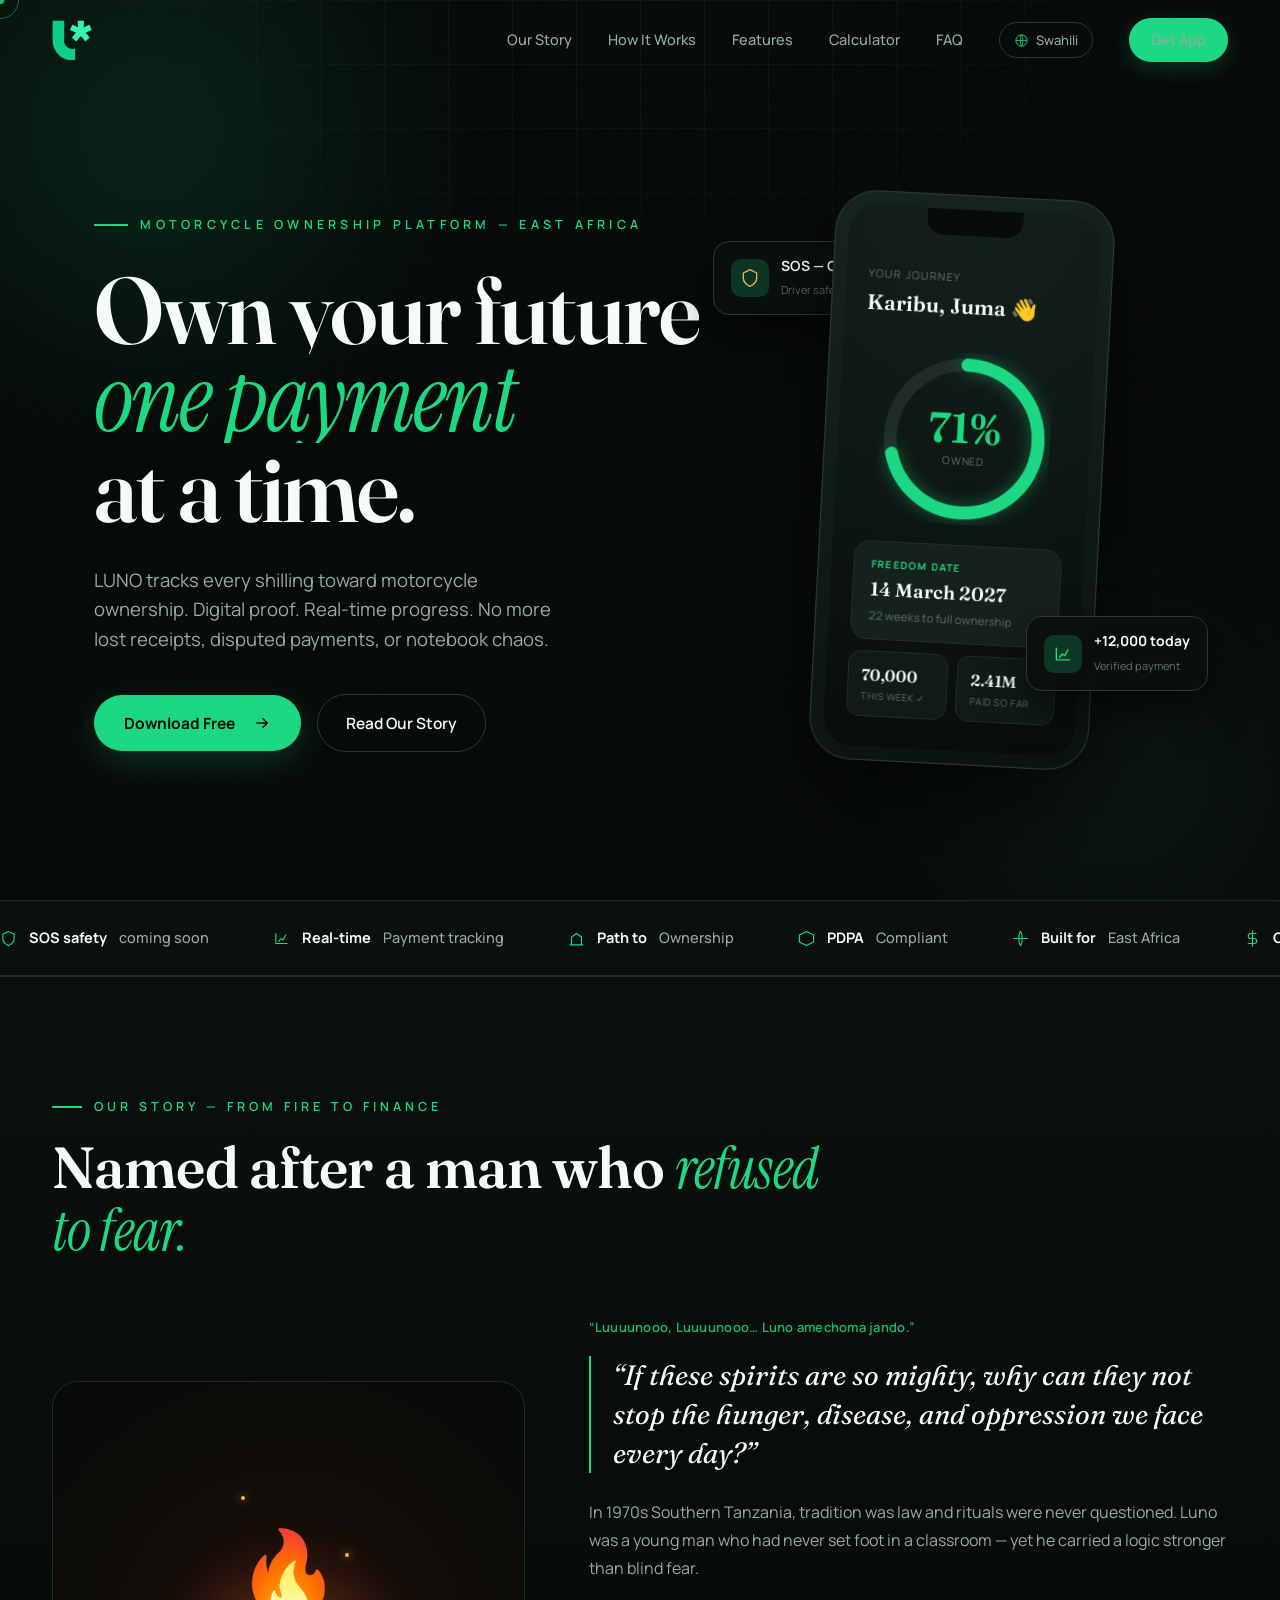
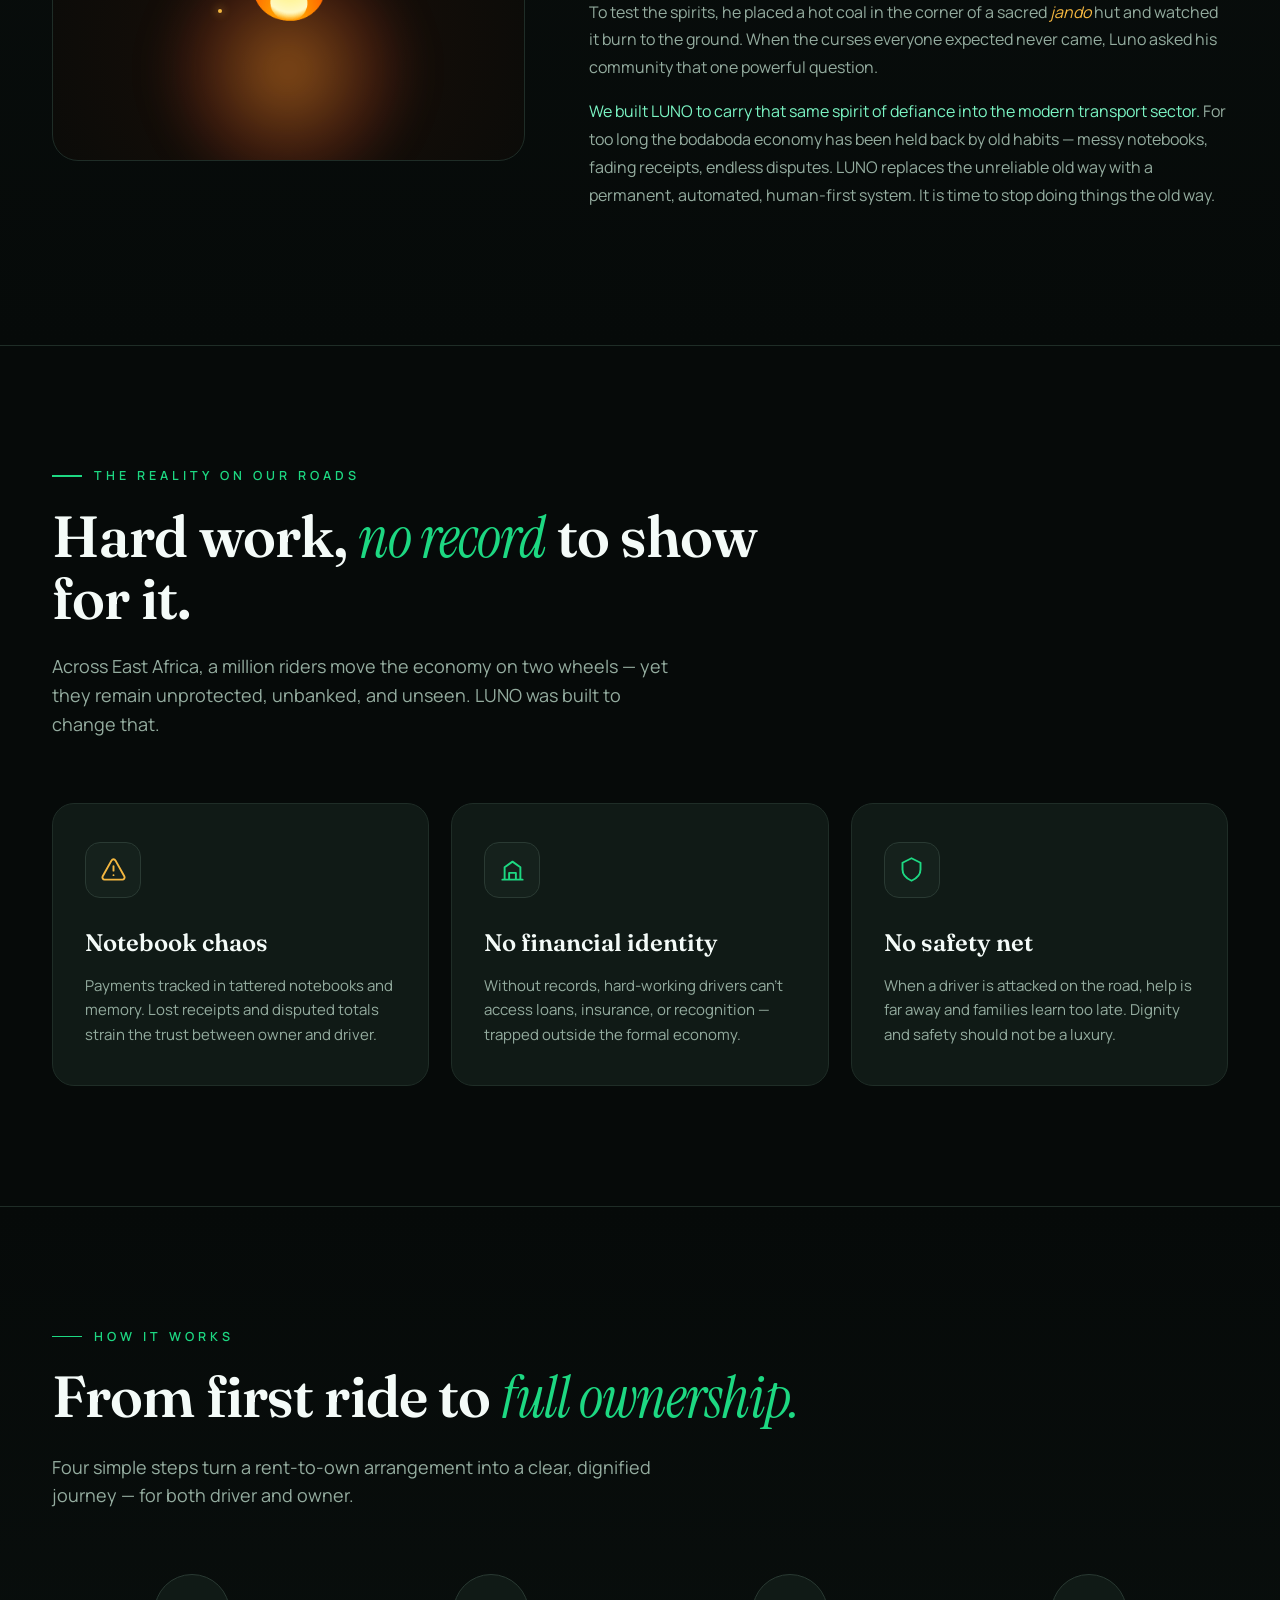
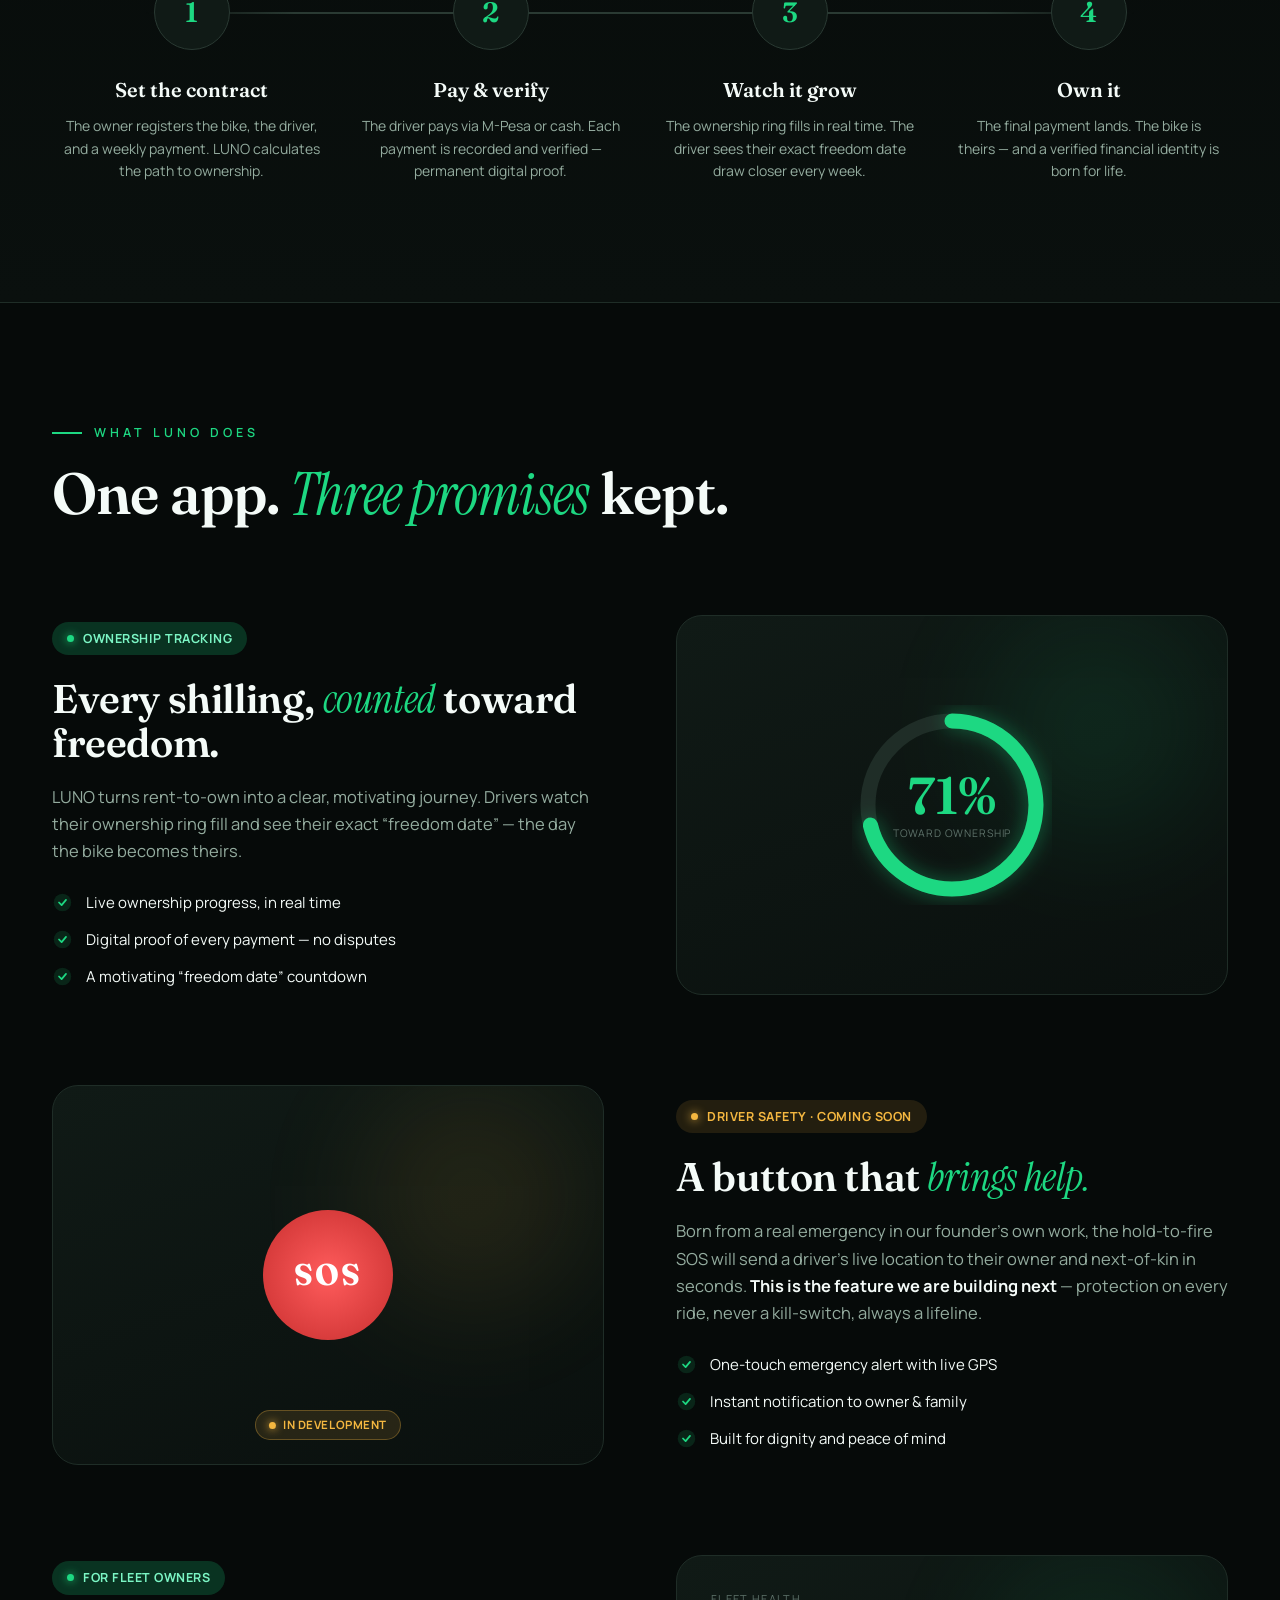
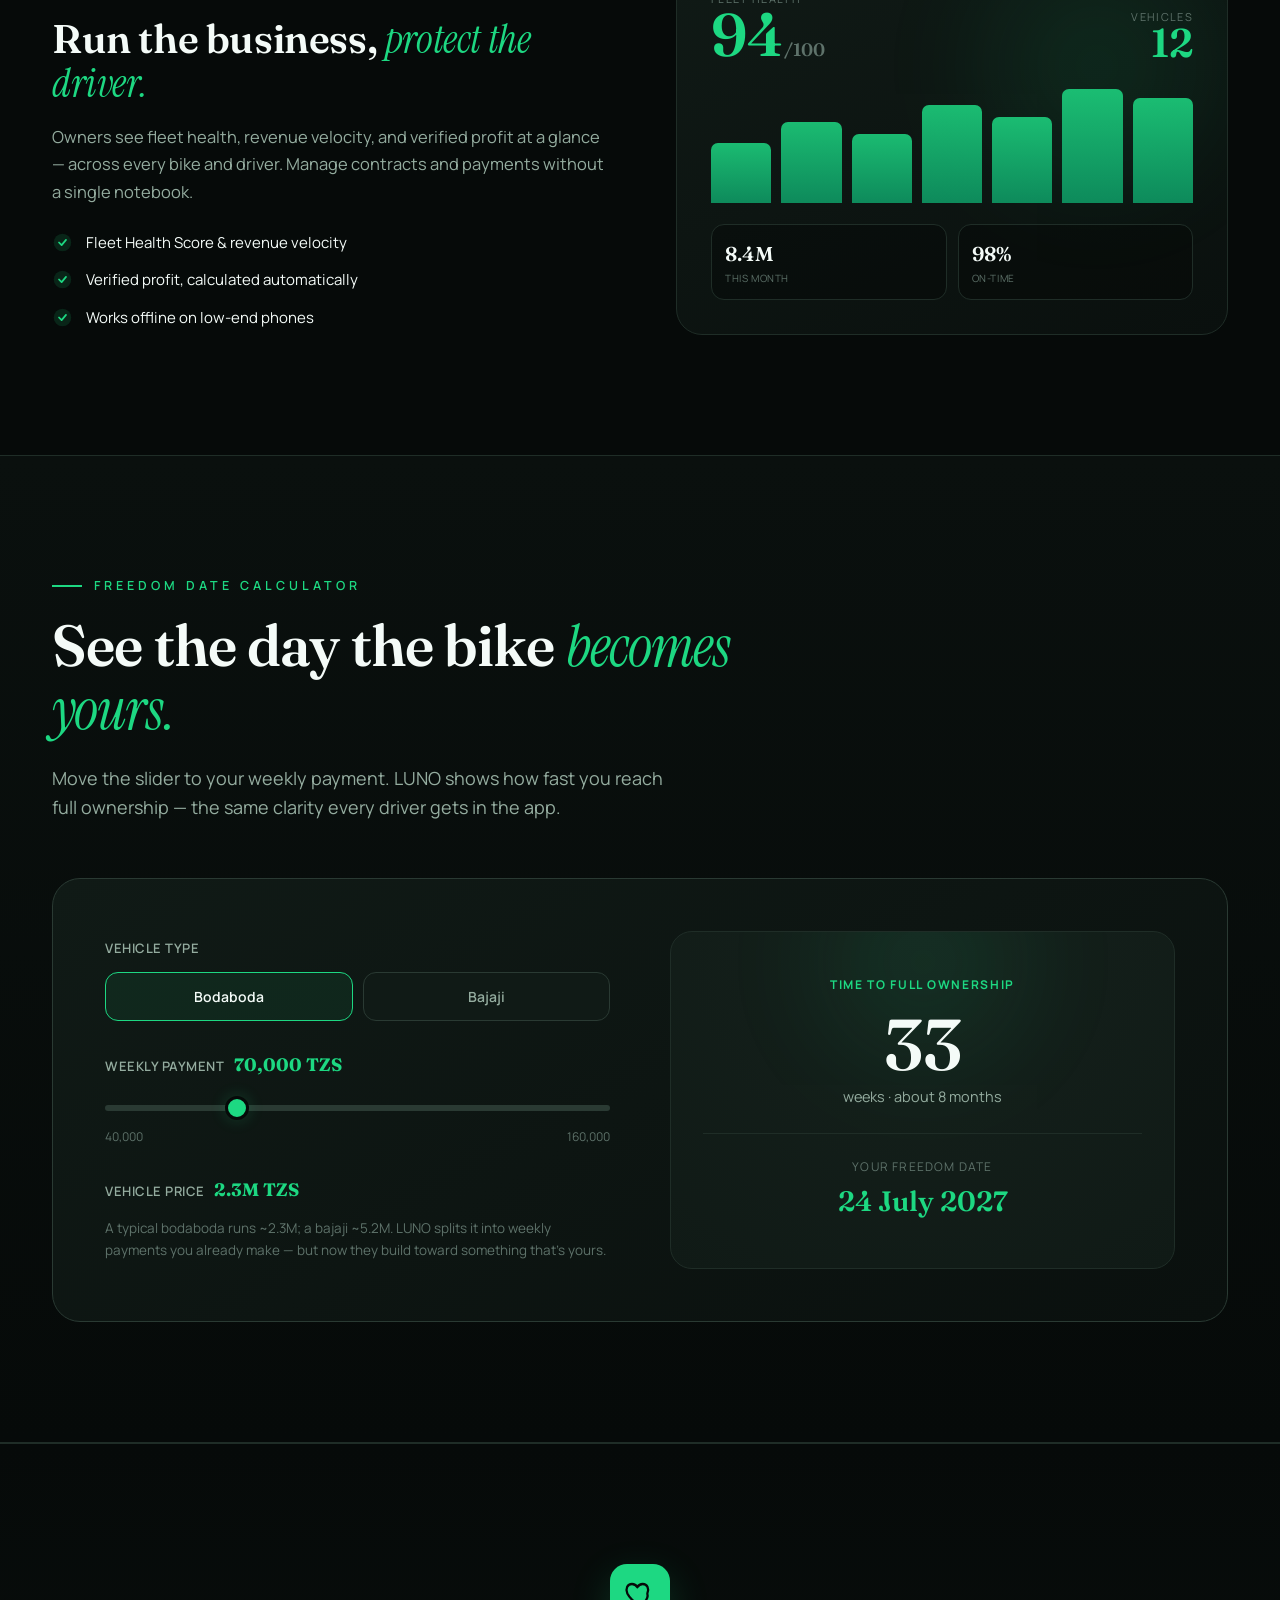
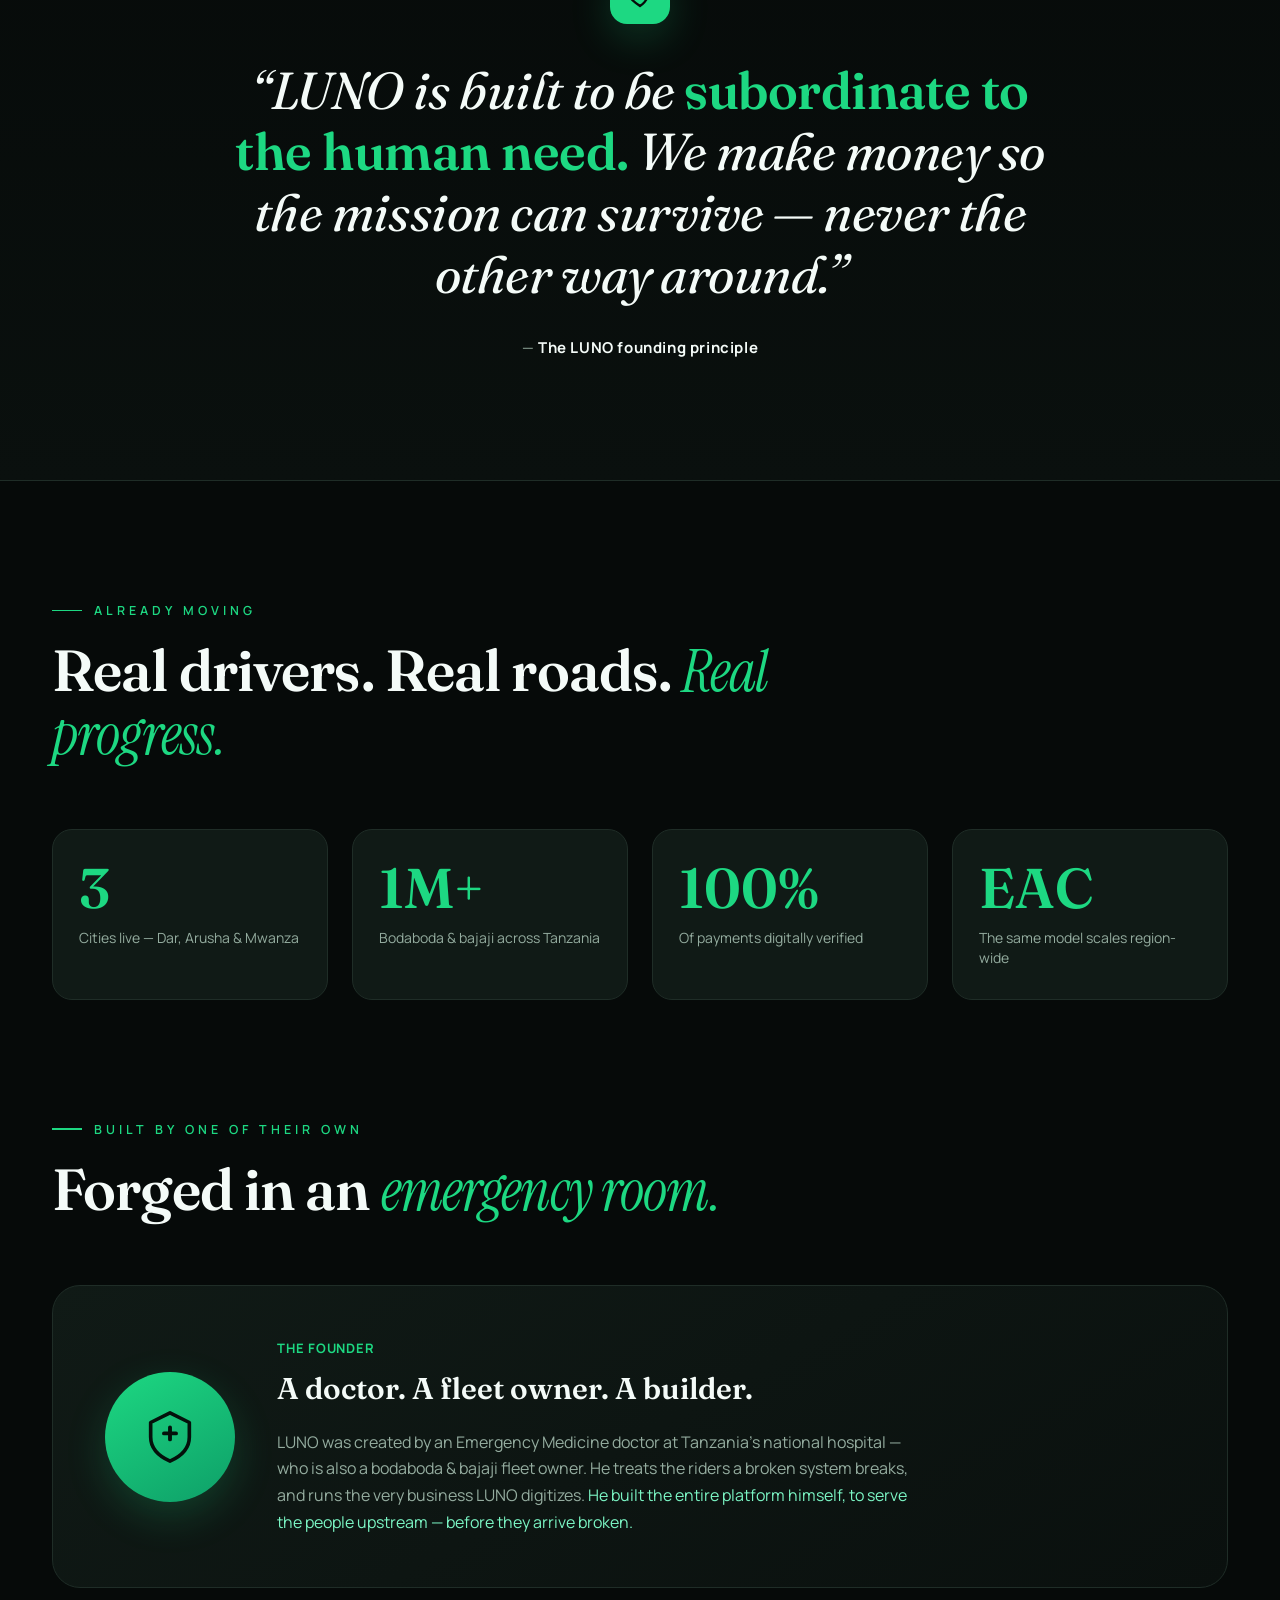
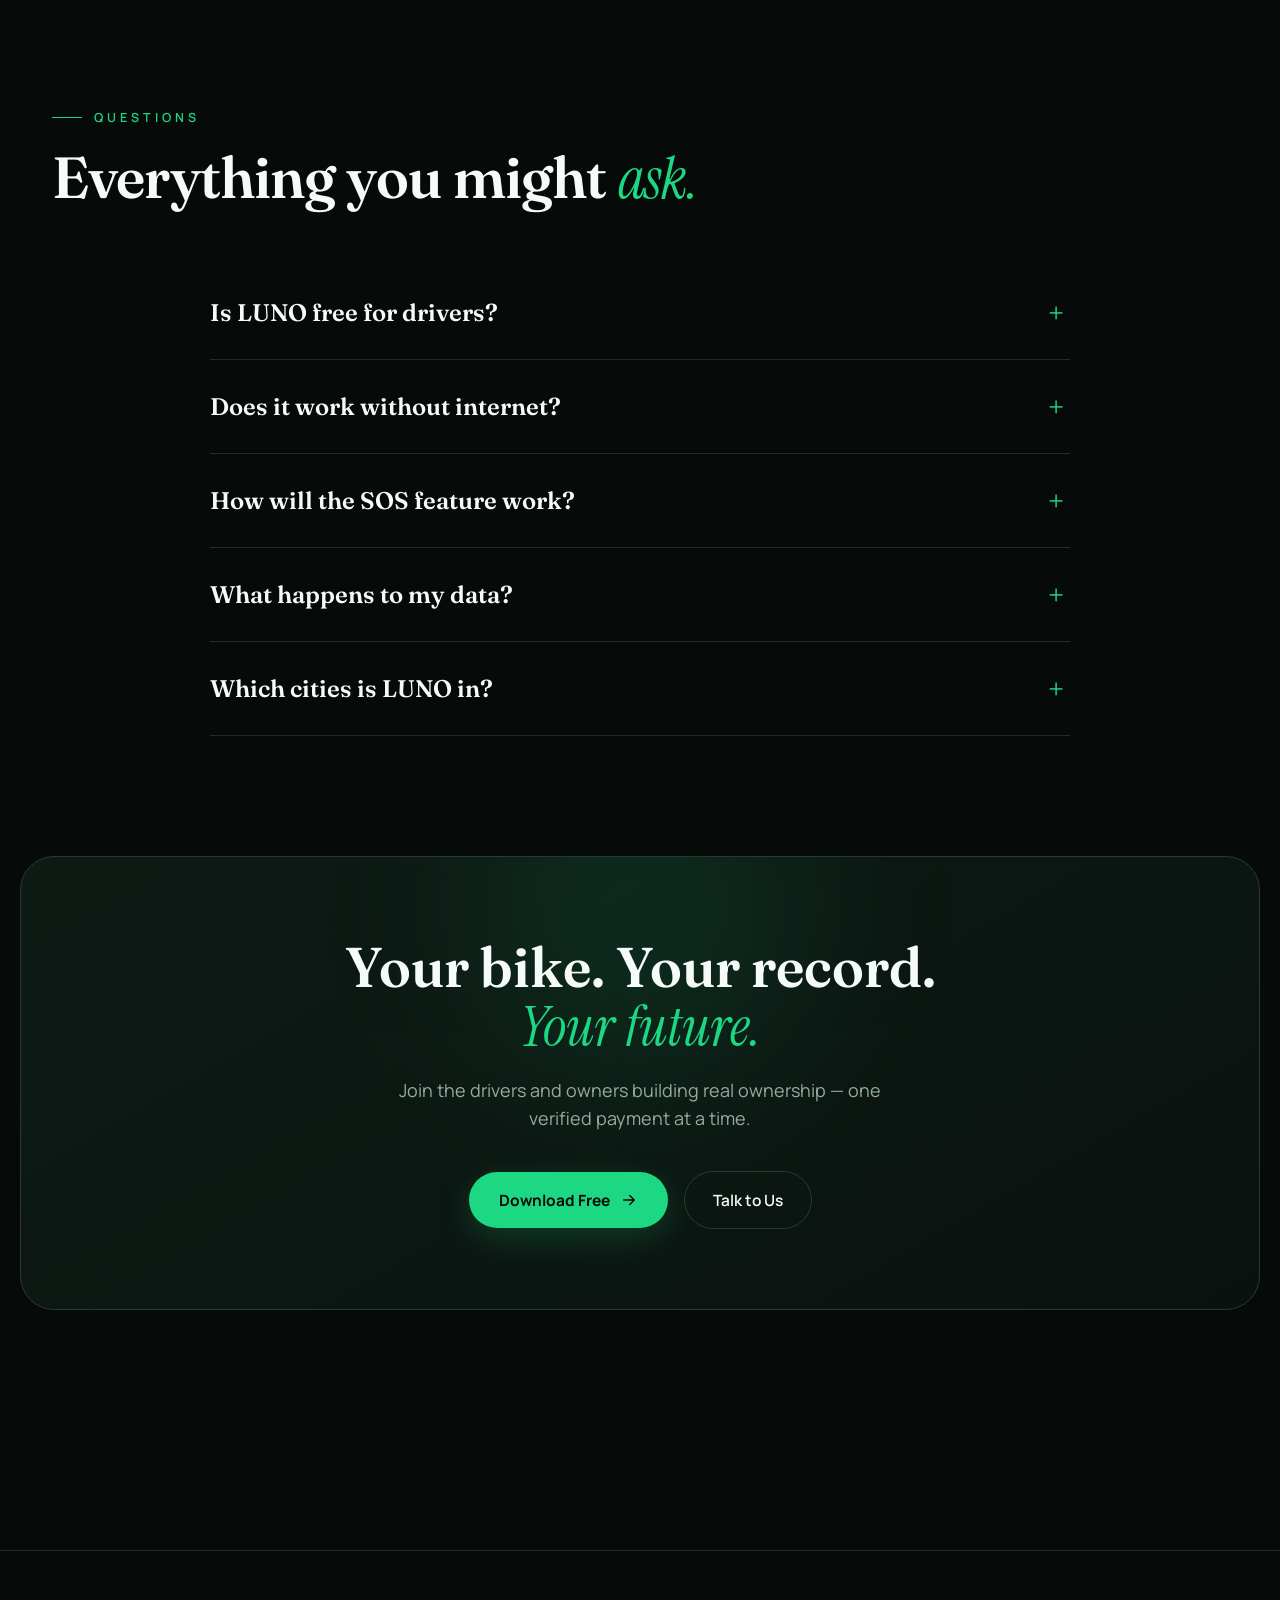
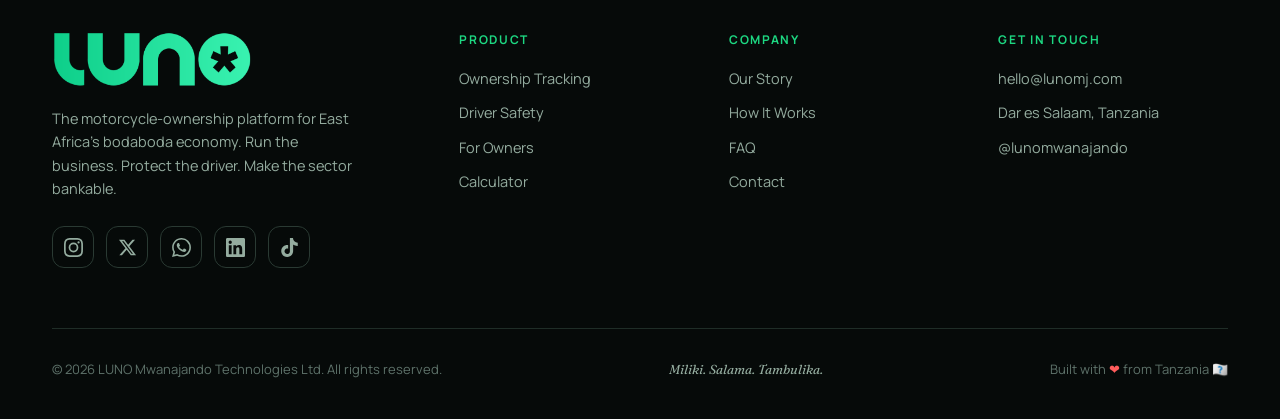
==== commit 24733de7: "Refactor code structure for improved readability and maintainability" ====
--- a/new/index.html
+++ b/new/index.html
@@ -16,6 +16,13 @@
   <meta property="og:description" content="The motorcycle-ownership platform for East Africa's bodaboda economy.">
   <meta property="og:type" content="website">
   
+  <!-- Favicons -->
+  <link rel="icon" type="image/png" href="favicon/favicon-96x96.png" sizes="96x96">
+  <link rel="icon" type="image/svg+xml" href="favicon/favicon.svg">
+  <link rel="shortcut icon" href="favicon/favicon.ico">
+  <link rel="apple-touch-icon" sizes="180x180" href="favicon/apple-touch-icon.png">
+  <link rel="manifest" href="favicon/site.webmanifest">
+
   <link rel="preconnect" href="https://fonts.googleapis.com">
   <link rel="preconnect" href="https://fonts.gstatic.com" crossorigin>
   <link
@@ -26,2058 +33,8 @@
       href="https://fonts.googleapis.com/css2?family=Instrument+Serif:ital@0;1&display=swap"
       rel="stylesheet"
     />
-  <style>
-    :root {
-      --ink: #060A09;
-      --ink-2: #0A100E;
-      --panel: #0D1512;
-      --card: #101A16;
-      --card-2: #15211C;
-      --line: #1F2D27;
-      --line-2: #2A3A33;
-      --green: #1DD882;
-      --green-d: #0E9F68;
-      --green-glow: #1DD88233;
-      --mint: #7BF5C4;
-      --amber: #F4B740;
-      --red: #FF5C5C;
-      --white: #F4FBF8;
-      --mute: #94AC9F;
-      --mute-2: #5E726A;
-      --mute-3: #3C4B44;
-      --serif: 'Fraunces', Georgia, serif;
-      --serif-2: "Instrument Serif", Georgia, serif;
-      --sans: 'Manrope', system-ui, sans-serif;
-      --maxw: 1240px;
-      --ease: cubic-bezier(.16, 1, .3, 1);
-    }
-
-    * {
-      margin: 0;
-      padding: 0;
-      box-sizing: border-box
-    }
-
-    html {
-      scroll-behavior: smooth;
-      -webkit-font-smoothing: antialiased;
-      text-rendering: optimizeLegibility
-    }
-
-    body {
-      background: var(--ink);
-      color: var(--white);
-      font-family: var(--sans);
-      font-weight: 400;
-      line-height: 1.55;
-      overflow-x: hidden;
-      cursor: none
-    }
-
-    a,
-    button {
-      cursor: none
-    }
-
-    @media(hover:none) {
-
-      body,
-      a,
-      button {
-        cursor: auto
-      }
-    }
-
-    a {
-      color: inherit;
-      text-decoration: none
-    }
-
-    ::selection {
-      background: var(--green);
-      color: var(--ink)
-    }
-
-    img {
-      display: block;
-      max-width: 100%
-    }
-
-    /* custom cursor */
-    .cursor {
-      position: fixed;
-      top: 0;
-      left: 0;
-      width: 9px;
-      height: 9px;
-      border-radius: 50%;
-      background: var(--green);
-      pointer-events: none;
-      z-index: 9999;
-      transform: translate(-50%, -50%);
-      transition: width .25s var(--ease), height .25s var(--ease), background .25s, opacity .3s;
-      mix-blend-mode: difference
-    }
-
-    .cursor-ring {
-      position: fixed;
-      top: 0;
-      left: 0;
-      width: 38px;
-      height: 38px;
-      border: 1.5px solid var(--green);
-      border-radius: 50%;
-      pointer-events: none;
-      z-index: 9998;
-      transform: translate(-50%, -50%);
-      transition: width .3s var(--ease), height .3s var(--ease), opacity .3s, border-color .3s;
-      opacity: .45
-    }
-
-    .cursor.hover {
-      width: 0;
-      height: 0
-    }
-
-    .cursor-ring.hover {
-      width: 62px;
-      height: 62px;
-      opacity: .8;
-      border-color: var(--mint)
-    }
-
-    @media(hover:none) {
-
-      .cursor,
-      .cursor-ring {
-        display: none
-      }
-    }
-
-    /* scroll progress */
-    .progress {
-      position: fixed;
-      top: 0;
-      left: 0;
-      height: 2.5px;
-      background: linear-gradient(90deg, var(--green), var(--mint));
-      z-index: 200;
-      width: 0%;
-      box-shadow: 0 0 12px var(--green)
-    }
-
-    /* page load veil */
-    .veil {
-      position: fixed;
-      inset: 0;
-      z-index: 9000;
-      background: var(--ink);
-      display: grid;
-      place-items: center;
-      transition: opacity .8s var(--ease), visibility .8s
-    }
-
-    .veil.gone {
-      opacity: 0;
-      visibility: hidden
-    }
-
-    .veil-mark {
-      width: 64px;
-      height: 64px;
-      border-radius: 18px;
-      overflow: hidden;
-      box-shadow: 0 0 50px var(--green-glow);
-      animation: veilpulse 1.3s var(--ease) infinite
-    }
-
-    .veil-mark img {
-      width: 100%;
-      height: 100%;
-      object-fit: cover
-    }
-
-    @keyframes veilpulse {
-
-      0%,
-      100% {
-        transform: scale(1);
-        opacity: 1
-      }
-
-      50% {
-        transform: scale(.9);
-        opacity: .7
-      }
-    }
-
-    body::before {
-      content: "";
-      position: fixed;
-      inset: 0;
-      z-index: 0;
-      pointer-events: none;
-      opacity: .4;
-      background-image: linear-gradient(var(--line) 1px, transparent 1px), linear-gradient(90deg, var(--line) 1px, transparent 1px);
-      background-size: 64px 64px;
-      -webkit-mask-image: radial-gradient(ellipse 80% 60% at 50% 0%, #000 0%, transparent 70%);
-      mask-image: radial-gradient(ellipse 80% 60% at 50% 0%, #000 0%, transparent 70%);
-    }
-
-    .noise {
-      position: fixed;
-      inset: 0;
-      z-index: 1;
-      pointer-events: none;
-      opacity: .035;
-      mix-blend-mode: overlay;
-      background-image: url("data:image/svg+xml,%3Csvg viewBox='0 0 256 256' xmlns='http://www.w3.org/2000/svg'%3E%3Cfilter id='n'%3E%3CfeTurbulence type='fractalNoise' baseFrequency='0.85' numOctaves='3'/%3E%3C/filter%3E%3Crect width='100%25' height='100%25' filter='url(%23n)'/%3E%3C/svg%3E");
-    }
-
-    .wrap {
-      max-width: var(--maxw);
-      margin: 0 auto;
-      padding: 0 32px;
-      position: relative;
-      z-index: 2
-    }
-
-    /* NAV */
-    nav {
-      position: fixed;
-      top: 0;
-      left: 0;
-      right: 0;
-      z-index: 100;
-      transition: all .5s var(--ease)
-    }
-
-    nav.scrolled {
-      background: rgba(6, 10, 9, .72);
-      backdrop-filter: blur(18px);
-      border-bottom: 1px solid var(--line)
-    }
-
-    .nav-inner {
-      max-width: var(--maxw);
-      margin: 0 auto;
-      padding: 18px 32px;
-      display: flex;
-      align-items: center;
-      justify-content: space-between
-    }
-
-    .logo {
-      display: flex;
-      align-items: center;
-      gap: 12px;
-      font-weight: 800;
-      font-size: 19px;
-      letter-spacing: .06em
-    }
-
-    .logo-mark {
-      width: 40px;
-      height: 40px;
-      border-radius: 11px;
-      overflow: hidden;
-      display: grid;
-      place-items: center;
-      box-shadow: 0 6px 22px var(--green-glow);
-      transition: transform .4s var(--ease)
-    }
-
-    .logo-mark img {
-      width: 100%;
-      height: 100%;
-      object-fit: cover
-    }
-
-    .logo:hover .logo-mark {
-      transform: rotate(-8deg) scale(1.06)
-    }
-
-    .nav-links {
-      display: flex;
-      align-items: center;
-      gap: 36px
-    }
-
-    .nav-links a {
-      font-size: 14.5px;
-      color: var(--mute);
-      font-weight: 500;
-      transition: color .25s;
-      position: relative
-    }
-
-    .nav-links a::after {
-      content: "";
-      position: absolute;
-      left: 0;
-      bottom: -5px;
-      width: 0;
-      height: 1.5px;
-      background: var(--green);
-      transition: width .3s var(--ease)
-    }
-
-    .nav-links a:hover {
-      color: var(--white)
-    }
-
-    .nav-links a:hover::after {
-      width: 100%
-    }
-
-    .nav-cta {
-      padding: 11px 22px;
-      border-radius: 100px;
-      background: var(--green);
-      color: #04110B;
-      font-weight: 800;
-      font-size: 14px;
-      box-shadow: 0 6px 22px var(--green-glow);
-      transition: transform .3s var(--ease), box-shadow .3s
-    }
-
-    .nav-cta:hover {
-      transform: translateY(-2px);
-      box-shadow: 0 10px 30px var(--green-glow)
-    }
-
-    .lang {
-      padding: 8px 14px;
-      border: 1px solid var(--line-2);
-      border-radius: 100px;
-      font-size: 13px;
-      color: var(--mute);
-      display: flex;
-      align-items: center;
-      gap: 7px;
-      transition: border-color .25s, color .25s;
-      background: none;
-      font-family: var(--sans);
-      font-weight: 500
-    }
-
-    .lang:hover {
-      border-color: var(--green-d);
-      color: var(--white)
-    }
-
-    .soon-pill {
-      display: inline-flex;
-      align-items: center;
-      gap: 7px;
-      padding: 5px 13px;
-      border-radius: 100px;
-      background: rgba(244, 183, 64, .12);
-      border: 1px solid rgba(244, 183, 64, .3);
-      color: var(--amber);
-      font-size: 11.5px;
-      font-weight: 700;
-      letter-spacing: .05em;
-      text-transform: uppercase
-    }
-
-    .soon-pill .pdot {
-      width: 7px;
-      height: 7px;
-      border-radius: 50%;
-      background: var(--amber);
-      box-shadow: 0 0 8px var(--amber);
-      animation: blink 1.6s infinite
-    }
-
-    @keyframes blink {
-
-      0%,
-      100% {
-        opacity: 1
-      }
-
-      50% {
-        opacity: .35
-      }
-    }
-
-    .sos-soon {
-      position: absolute;
-      bottom: 24px;
-      left: 50%;
-      transform: translateX(-50%);
-      z-index: 3;
-      white-space: nowrap
-    }
-
-    @media(max-width:880px) {
-
-      .nav-links a:not(.nav-cta),
-      .lang {
-        display: none
-      }
-    }
-
-    /* HERO */
-    header {
-      position: relative;
-      min-height: 100vh;
-      display: flex;
-      align-items: center;
-      padding: 140px 0 80px;
-      overflow: hidden
-    }
-
-    .hero-glow {
-      position: absolute;
-      border-radius: 50%;
-      filter: blur(90px);
-      z-index: 0;
-      pointer-events: none
-    }
-
-    .g1 {
-      width: 620px;
-      height: 620px;
-      background: radial-gradient(circle, var(--green) 0%, transparent 70%);
-      opacity: .16;
-      top: -180px;
-      left: -160px
-    }
-
-    .g2 {
-      width: 480px;
-      height: 480px;
-      background: radial-gradient(circle, var(--mint) 0%, transparent 70%);
-      opacity: .08;
-      bottom: -120px;
-      right: -80px
-    }
-
-    .hero-grid {
-      display: grid;
-      grid-template-columns: 1.15fr .85fr;
-      gap: 40px;
-      align-items: center;
-      width: 100%
-    }
-
-    .eyebrow {
-      display: inline-flex;
-      align-items: center;
-      gap: 12px;
-      font-size: 12.5px;
-      font-weight: 600;
-      letter-spacing: .34em;
-      text-transform: uppercase;
-      color: var(--green);
-      margin-bottom: 30px
-    }
-
-    .eyebrow::before {
-      content: "";
-      width: 34px;
-      height: 1.5px;
-      background: var(--green)
-    }
-
-    h1 {
-      font-family: var(--serif);
-      font-weight: 600;
-      font-size: clamp(54px, 7.4vw, 108px);
-      line-height: .94;
-      letter-spacing: -.02em;
-      margin-bottom: 34px
-    }
-
-    h1 .it {
-      font-family: var(--serif-2);
-      font-style: italic;
-      font-weight: 400;
-      color: var(--green)
-    }
-
-    h1 .lt {
-      font-weight: 300
-    }
-
-    .hero-line {
-      display: block;
-      overflow: hidden
-    }
-
-    .hero-line span {
-      display: block;
-      transform: translateY(110%);
-      animation: riseUp 1s var(--ease) forwards
-    }
-
-    .hero-line:nth-child(1) span {
-      animation-delay: .15s
-    }
-
-    .hero-line:nth-child(2) span {
-      animation-delay: .28s
-    }
-
-    .hero-line:nth-child(3) span {
-      animation-delay: .41s
-    }
-
-    @keyframes riseUp {
-      to {
-        transform: translateY(0)
-      }
-    }
-
-    .hero-sub {
-      font-size: 18.5px;
-      color: var(--mute);
-      max-width: 480px;
-      line-height: 1.6;
-      margin-bottom: 40px;
-      opacity: 0;
-      animation: fadeUp .9s var(--ease) .7s forwards
-    }
-
-    .hero-cta {
-      display: flex;
-      gap: 16px;
-      flex-wrap: wrap;
-      align-items: center;
-      opacity: 0;
-      animation: fadeUp .9s var(--ease) .85s forwards
-    }
-
-    @keyframes fadeUp {
-      from {
-        opacity: 0;
-        transform: translateY(24px)
-      }
-
-      to {
-        opacity: 1;
-        transform: none
-      }
-    }
-
-    .btn-primary {
-      padding: 16px 30px;
-      border-radius: 100px;
-      background: var(--green);
-      color: var(--ink);
-      font-weight: 700;
-      font-size: 15.5px;
-      display: inline-flex;
-      align-items: center;
-      gap: 10px;
-      box-shadow: 0 10px 34px var(--green-glow);
-      transition: transform .35s var(--ease), box-shadow .35s;
-      position: relative;
-      overflow: hidden
-    }
-
-    .btn-primary span {
-      position: relative;
-      z-index: 1;
-      display: inline-flex;
-      align-items: center;
-      gap: 10px
-    }
-
-    .btn-primary::before {
-      content: "";
-      position: absolute;
-      inset: 0;
-      background: var(--mint);
-      transform: translateX(-101%);
-      transition: transform .45s var(--ease)
-    }
-
-    .btn-primary:hover::before {
-      transform: translateX(0)
-    }
-
-    .btn-primary:hover {
-      transform: translateY(-3px);
-      box-shadow: 0 16px 44px var(--green-glow)
-    }
-
-    .btn-primary svg {
-      transition: transform .35s var(--ease)
-    }
-
-    .btn-primary:hover svg {
-      transform: translateX(5px)
-    }
-
-    .btn-ghost {
-      padding: 16px 28px;
-      border-radius: 100px;
-      border: 1px solid var(--line-2);
-      color: var(--white);
-      font-weight: 600;
-      font-size: 15.5px;
-      transition: border-color .3s, background .3s
-    }
-
-    .btn-ghost:hover {
-      border-color: var(--green);
-      background: rgba(29, 216, 130, .06)
-    }
-
-    .hero-visual {
-      position: relative;
-      display: grid;
-      place-items: center;
-      height: 100%
-    }
-
-    .phone {
-      position: relative;
-      width: 280px;
-      height: 570px;
-      border-radius: 42px;
-      background: linear-gradient(165deg, #16241E, #0B130F);
-      border: 1px solid var(--line-2);
-      padding: 13px;
-      box-shadow: 0 40px 90px rgba(0, 0, 0, .6), 0 0 0 1px rgba(255, 255, 255, .02) inset;
-      transform: rotate(3deg);
-      animation: float 6s ease-in-out infinite;
-      opacity: 0;
-      animation: floatIn 1.1s var(--ease) .5s forwards, float 6s ease-in-out 1.6s infinite
-    }
-
-    @keyframes floatIn {
-      from {
-        opacity: 0;
-        transform: rotate(3deg) translateY(40px)
-      }
-
-      to {
-        opacity: 1;
-        transform: rotate(3deg) translateY(0)
-      }
-    }
-
-    @keyframes float {
-
-      0%,
-      100% {
-        transform: rotate(3deg) translateY(0)
-      }
-
-      50% {
-        transform: rotate(3deg) translateY(-16px)
-      }
-    }
-
-    .phone-screen {
-      width: 100%;
-      height: 100%;
-      border-radius: 30px;
-      background: radial-gradient(circle at 50% 0%, #13211B, #080D0B);
-      overflow: hidden;
-      position: relative;
-      display: flex;
-      flex-direction: column;
-      padding: 26px 22px
-    }
-
-    .notch {
-      position: absolute;
-      top: 14px;
-      left: 50%;
-      transform: translateX(-50%);
-      width: 96px;
-      height: 26px;
-      background: #070C0A;
-      border-radius: 0 0 16px 16px;
-      z-index: 5
-    }
-
-    .ps-label {
-      font-size: 11px;
-      color: var(--mute-2);
-      letter-spacing: .1em;
-      text-transform: uppercase;
-      margin-top: 34px
-    }
-
-    .ps-driver {
-      font-family: var(--serif);
-      font-size: 21px;
-      font-weight: 600;
-      margin-top: 4px
-    }
-
-    .ring-wrap {
-      margin: 30px auto 12px;
-      position: relative;
-      width: 172px;
-      height: 172px
-    }
-
-    .ring-wrap svg {
-      transform: rotate(-90deg)
-    }
-
-    .ps-pct {
-      position: absolute;
-      inset: 0;
-      display: grid;
-      place-items: center;
-      text-align: center
-    }
-
-    .ps-pct b {
-      font-family: var(--serif);
-      font-size: 42px;
-      font-weight: 600;
-      color: var(--green);
-      line-height: 1;
-      display: block
-    }
-
-    .ps-pct span {
-      font-size: 10.5px;
-      color: var(--mute-2);
-      letter-spacing: .08em;
-      text-transform: uppercase;
-      margin-top: 4px;
-      display: block
-    }
-
-    .ps-freedom {
-      background: var(--card-2);
-      border: 1px solid var(--line);
-      border-radius: 16px;
-      padding: 15px 17px;
-      margin-top: 8px
-    }
-
-    .ps-freedom .lbl {
-      font-size: 10px;
-      color: var(--green);
-      letter-spacing: .12em;
-      text-transform: uppercase;
-      font-weight: 700
-    }
-
-    .ps-freedom .date {
-      font-family: var(--serif);
-      font-size: 19px;
-      font-weight: 600;
-      margin-top: 3px
-    }
-
-    .ps-freedom .sub {
-      font-size: 11.5px;
-      color: var(--mute-2);
-      margin-top: 2px
-    }
-
-    .ps-row {
-      display: flex;
-      gap: 9px;
-      margin-top: 11px
-    }
-
-    .ps-pay {
-      flex: 1;
-      background: var(--card);
-      border: 1px solid var(--line);
-      border-radius: 13px;
-      padding: 11px 13px
-    }
-
-    .ps-pay .v {
-      font-family: var(--serif);
-      font-size: 16px;
-      font-weight: 600;
-      color: var(--white)
-    }
-
-    .ps-pay .k {
-      font-size: 9.5px;
-      color: var(--mute-2);
-      letter-spacing: .06em;
-      text-transform: uppercase;
-      margin-top: 2px
-    }
-
-    .float-badge {
-      position: absolute;
-      background: rgba(10, 16, 14, .9);
-      backdrop-filter: blur(12px);
-      border: 1px solid var(--line-2);
-      border-radius: 16px;
-      padding: 13px 17px;
-      display: flex;
-      align-items: center;
-      gap: 12px;
-      box-shadow: 0 18px 44px rgba(0, 0, 0, .5)
-    }
-
-    .fb-1 {
-      top: 8%;
-      left: -26px;
-      animation: float 5s ease-in-out infinite
-    }
-
-    .fb-2 {
-      bottom: 13%;
-      right: -22px;
-      animation: float 5.6s ease-in-out infinite .6s
-    }
-
-    .fb-ic {
-      width: 38px;
-      height: 38px;
-      border-radius: 10px;
-      background: var(--green-glow);
-      display: grid;
-      place-items: center
-    }
-
-    .fb-ic svg {
-      width: 20px;
-      height: 20px
-    }
-
-    .fb-t b {
-      font-size: 14px;
-      display: block;
-      font-weight: 700
-    }
-
-    .fb-t span {
-      font-size: 11px;
-      color: var(--mute-2)
-    }
-
-    @media(max-width:980px) {
-      .hero-grid {
-        grid-template-columns: 1fr
-      }
-
-      .hero-visual {
-        display: none
-      }
-    }
-
-    /* TRUST */
-    .trust {
-      border-top: 1px solid var(--line);
-      border-bottom: 1px solid var(--line);
-      padding: 26px 0;
-      overflow: hidden;
-      position: relative;
-      z-index: 2;
-      background: var(--ink-2)
-    }
-
-    .trust-track {
-      display: flex;
-      gap: 64px;
-      white-space: nowrap;
-      animation: scroll 28s linear infinite;
-      width: max-content
-    }
-
-    .trust:hover .trust-track {
-      animation-play-state: paused
-    }
-
-    @keyframes scroll {
-      to {
-        transform: translateX(-50%)
-      }
-    }
-
-    .trust-item {
-      display: flex;
-      align-items: center;
-      gap: 12px;
-      font-size: 14.5px;
-      color: var(--mute);
-      font-weight: 500
-    }
-
-    .trust-item svg {
-      width: 17px;
-      height: 17px;
-      flex-shrink: 0
-    }
-
-    .trust-item b {
-      color: var(--white);
-      font-weight: 700
-    }
-
-    section {
-      position: relative;
-      z-index: 2;
-      padding: 120px 0
-    }
-
-    .sec-eyebrow {
-      font-size: 12.5px;
-      font-weight: 600;
-      letter-spacing: .32em;
-      text-transform: uppercase;
-      color: var(--green);
-      margin-bottom: 20px;
-      display: flex;
-      align-items: center;
-      gap: 12px
-    }
-
-    .sec-eyebrow::before {
-      content: "";
-      width: 30px;
-      height: 1.5px;
-      background: var(--green)
-    }
-
-    .sec-title {
-      font-family: var(--serif);
-      font-weight: 600;
-      font-size: clamp(34px, 4.6vw, 58px);
-      line-height: 1.04;
-      letter-spacing: -.015em;
-      margin-bottom: 24px;
-      max-width: 780px
-    }
-
-    .sec-title .it {
-      font-family: var(--serif-2);
-      font-style: italic;
-      font-weight: 400;
-      color: var(--green)
-    }
-
-    .sec-lead {
-      font-size: 18px;
-      color: var(--mute);
-      max-width: 620px;
-      line-height: 1.6
-    }
-
-    .reveal {
-      opacity: 0;
-      transform: translateY(34px);
-      transition: opacity .9s var(--ease), transform .9s var(--ease)
-    }
-
-    .reveal.in {
-      opacity: 1;
-      transform: none
-    }
-
-    /* PROBLEM */
-    .prob-grid {
-      display: grid;
-      grid-template-columns: repeat(3, 1fr);
-      gap: 22px;
-      margin-top: 64px
-    }
-
-    .prob {
-      background: var(--card);
-      border: 1px solid var(--line);
-      border-radius: 22px;
-      padding: 38px 32px;
-      transition: transform .5s var(--ease), border-color .4s;
-      position: relative;
-      overflow: hidden
-    }
-
-    .prob::after {
-      content: "";
-      position: absolute;
-      inset: 0;
-      background: radial-gradient(circle at 50% -20%, var(--green-glow), transparent 60%);
-      opacity: 0;
-      transition: opacity .5s
-    }
-
-    .prob:hover {
-      transform: translateY(-8px);
-      border-color: var(--line-2)
-    }
-
-    .prob:hover::after {
-      opacity: 1
-    }
-
-    .prob-ic {
-      width: 56px;
-      height: 56px;
-      border-radius: 15px;
-      background: var(--card-2);
-      border: 1px solid var(--line-2);
-      display: grid;
-      place-items: center;
-      margin-bottom: 26px;
-      position: relative;
-      z-index: 1
-    }
-
-    .prob-ic svg {
-      width: 27px;
-      height: 27px
-    }
-
-    .prob h3 {
-      font-family: var(--serif);
-      font-size: 24px;
-      font-weight: 600;
-      margin-bottom: 13px;
-      position: relative;
-      z-index: 1
-    }
-
-    .prob p {
-      font-size: 15px;
-      color: var(--mute);
-      line-height: 1.62;
-      position: relative;
-      z-index: 1
-    }
-
-    /* HOW IT WORKS */
-    .how-wrap {
-      background: linear-gradient(180deg, var(--ink), var(--ink-2));
-      border-top: 1px solid var(--line);
-      border-bottom: 1px solid var(--line)
-    }
-
-    .steps {
-      display: grid;
-      grid-template-columns: repeat(4, 1fr);
-      gap: 20px;
-      margin-top: 64px;
-      position: relative
-    }
-
-    .steps::before {
-      content: "";
-      position: absolute;
-      top: 38px;
-      left: 8%;
-      right: 8%;
-      height: 1.5px;
-      background: linear-gradient(90deg, transparent, var(--line-2) 15%, var(--line-2) 85%, transparent);
-      z-index: 0
-    }
-
-    .step {
-      position: relative;
-      z-index: 1;
-      text-align: center
-    }
-
-    .step-num {
-      width: 76px;
-      height: 76px;
-      border-radius: 50%;
-      background: var(--card);
-      border: 1.5px solid var(--line-2);
-      display: grid;
-      place-items: center;
-      margin: 0 auto 24px;
-      font-family: var(--serif);
-      font-size: 28px;
-      font-weight: 600;
-      color: var(--green);
-      transition: all .4s var(--ease)
-    }
-
-    .step:hover .step-num {
-      border-color: var(--green);
-      box-shadow: 0 0 30px var(--green-glow);
-      transform: scale(1.06)
-    }
-
-    .step h4 {
-      font-family: var(--serif);
-      font-size: 20px;
-      font-weight: 600;
-      margin-bottom: 10px
-    }
-
-    .step p {
-      font-size: 14px;
-      color: var(--mute);
-      line-height: 1.6;
-      padding: 0 8px
-    }
-
-    @media(max-width:880px) {
-      .steps {
-        grid-template-columns: 1fr 1fr;
-        gap: 36px
-      }
-
-      .steps::before {
-        display: none
-      }
-    }
-
-    @media(max-width:520px) {
-      .steps {
-        grid-template-columns: 1fr
-      }
-    }
-
-    /* FEATURES */
-    .feat {
-      display: grid;
-      grid-template-columns: 1fr 1fr;
-      gap: 72px;
-      align-items: center;
-      margin-top: 90px
-    }
-
-    .feat:first-of-type {
-      margin-top: 64px
-    }
-
-    .feat.flip .feat-text {
-      order: 2
-    }
-
-    .feat-tag {
-      display: inline-flex;
-      align-items: center;
-      gap: 9px;
-      padding: 7px 15px;
-      border-radius: 100px;
-      background: var(--green-glow);
-      color: var(--mint);
-      font-size: 12.5px;
-      font-weight: 700;
-      letter-spacing: .04em;
-      margin-bottom: 22px
-    }
-
-    .feat-tag .dot {
-      width: 7px;
-      height: 7px;
-      border-radius: 50%;
-      background: var(--green);
-      box-shadow: 0 0 10px var(--green)
-    }
-
-    .feat h3 {
-      font-family: var(--serif);
-      font-size: clamp(28px, 3.4vw, 40px);
-      font-weight: 600;
-      line-height: 1.08;
-      margin-bottom: 18px;
-      letter-spacing: -.01em
-    }
-
-    .feat h3 .it {
-      font-family: var(--serif-2);
-      font-style: italic;
-      color: var(--green);
-      font-weight: 400
-    }
-
-    .feat p {
-      font-size: 16.5px;
-      color: var(--mute);
-      line-height: 1.66;
-      margin-bottom: 26px
-    }
-
-    .feat-list {
-      list-style: none;
-      display: flex;
-      flex-direction: column;
-      gap: 14px
-    }
-
-    .feat-list li {
-      display: flex;
-      align-items: flex-start;
-      gap: 13px;
-      font-size: 15px;
-      color: var(--white)
-    }
-
-    .feat-list svg {
-      width: 21px;
-      height: 21px;
-      flex-shrink: 0;
-      margin-top: 1px
-    }
-
-    .feat-visual {
-      height: 380px;
-      border-radius: 26px;
-      border: 1px solid var(--line);
-      position: relative;
-      overflow: hidden;
-      background: linear-gradient(160deg, var(--card), var(--ink-2))
-    }
-
-    .fv-glow {
-      position: absolute;
-      width: 340px;
-      height: 340px;
-      border-radius: 50%;
-      background: radial-gradient(circle, var(--green) 0%, transparent 70%);
-      opacity: .13;
-      filter: blur(50px);
-      top: -60px;
-      right: -40px
-    }
-
-    .sos-ring {
-      position: absolute;
-      inset: 0;
-      display: grid;
-      place-items: center
-    }
-
-    .sos-btn {
-      width: 130px;
-      height: 130px;
-      border-radius: 50%;
-      background: radial-gradient(circle, #FF5C5C, #C72E2E);
-      display: grid;
-      place-items: center;
-      font-family: var(--serif);
-      font-weight: 700;
-      font-size: 30px;
-      color: #fff;
-      letter-spacing: .06em;
-      box-shadow: 0 0 0 0 rgba(255, 92, 92, .5);
-      animation: pulse 2.4s var(--ease) infinite;
-      position: relative;
-      z-index: 2
-    }
-
-    @keyframes pulse {
-      0% {
-        box-shadow: 0 0 0 0 rgba(255, 92, 92, .45)
-      }
-
-      70% {
-        box-shadow: 0 0 0 46px rgba(255, 92, 92, 0)
-      }
-
-      100% {
-        box-shadow: 0 0 0 0 rgba(255, 92, 92, 0)
-      }
-    }
-
-    .dash {
-      position: absolute;
-      inset: 0;
-      padding: 34px;
-      display: flex;
-      flex-direction: column;
-      gap: 14px
-    }
-
-    .dash-top {
-      display: flex;
-      justify-content: space-between;
-      align-items: flex-end
-    }
-
-    .dash-score {
-      font-family: var(--serif);
-      font-size: 60px;
-      font-weight: 600;
-      color: var(--green);
-      line-height: .9
-    }
-
-    .dash-score small {
-      font-size: 18px;
-      color: var(--mute-2)
-    }
-
-    .dash-lbl {
-      font-size: 11px;
-      color: var(--mute-2);
-      letter-spacing: .12em;
-      text-transform: uppercase
-    }
-
-    .bars {
-      display: flex;
-      align-items: flex-end;
-      gap: 10px;
-      height: 120px;
-      margin-top: 8px
-    }
-
-    .bar {
-      flex: 1;
-      background: linear-gradient(to top, var(--green-d), var(--green));
-      border-radius: 7px 7px 0 0;
-      opacity: .85;
-      height: 0;
-      transition: height 1s var(--ease)
-    }
-
-    .dash-cards {
-      display: flex;
-      gap: 11px;
-      margin-top: auto
-    }
-
-    .dash-card {
-      flex: 1;
-      background: rgba(0, 0, 0, .3);
-      border: 1px solid var(--line);
-      border-radius: 13px;
-      padding: 13px
-    }
-
-    .dash-card .v {
-      font-family: var(--serif);
-      font-size: 20px;
-      font-weight: 600
-    }
-
-    .dash-card .k {
-      font-size: 10px;
-      color: var(--mute-2);
-      letter-spacing: .06em;
-      text-transform: uppercase;
-      margin-top: 2px
-    }
-
-    @media(max-width:880px) {
-      .feat {
-        grid-template-columns: 1fr;
-        gap: 36px
-      }
-
-      .feat.flip .feat-text {
-        order: 0
-      }
-
-      .feat-visual {
-        height: 300px
-      }
-    }
-
-    /* CALCULATOR */
-    .calc-wrap {
-      background: linear-gradient(180deg, var(--ink-2), var(--ink));
-      border-top: 1px solid var(--line);
-      border-bottom: 1px solid var(--line)
-    }
-
-    .calc {
-      display: grid;
-      grid-template-columns: 1fr 1fr;
-      gap: 60px;
-      align-items: center;
-      margin-top: 56px;
-      background: linear-gradient(150deg, var(--card), var(--ink-2));
-      border: 1px solid var(--line-2);
-      border-radius: 28px;
-      padding: 52px
-    }
-
-    .calc-controls label {
-      display: block;
-      font-size: 13px;
-      letter-spacing: .04em;
-      text-transform: uppercase;
-      color: var(--mute);
-      font-weight: 600;
-      margin-bottom: 14px
-    }
-
-    .calc-controls label b {
-      color: var(--green);
-      font-family: var(--serif);
-      font-size: 18px;
-      text-transform: none;
-      letter-spacing: 0;
-      margin-left: 6px
-    }
-
-    .calc-field {
-      margin-bottom: 30px
-    }
-
-    .seg {
-      display: flex;
-      gap: 10px
-    }
-
-    .seg button {
-      flex: 1;
-      padding: 14px;
-      border-radius: 13px;
-      border: 1px solid var(--line-2);
-      background: var(--card);
-      color: var(--mute);
-      font-family: var(--sans);
-      font-weight: 600;
-      font-size: 14px;
-      transition: all .3s var(--ease)
-    }
-
-    .seg button.on {
-      border-color: var(--green);
-      background: rgba(29, 216, 130, .08);
-      color: var(--white)
-    }
-
-    input[type=range] {
-      -webkit-appearance: none;
-      width: 100%;
-      height: 6px;
-      border-radius: 100px;
-      background: var(--line-2);
-      outline: none
-    }
-
-    input[type=range]::-webkit-slider-thumb {
-      -webkit-appearance: none;
-      width: 24px;
-      height: 24px;
-      border-radius: 50%;
-      background: var(--green);
-      cursor: pointer;
-      box-shadow: 0 0 16px var(--green-glow);
-      border: 3px solid var(--ink)
-    }
-
-    input[type=range]::-moz-range-thumb {
-      width: 24px;
-      height: 24px;
-      border-radius: 50%;
-      background: var(--green);
-      cursor: pointer;
-      border: 3px solid var(--ink)
-    }
-
-    .calc-range-labels {
-      display: flex;
-      justify-content: space-between;
-      font-size: 12px;
-      color: var(--mute-2);
-      margin-top: 10px
-    }
-
-    .calc-result {
-      text-align: center;
-      padding: 44px 32px;
-      background: radial-gradient(circle at 50% 0%, var(--card-2), var(--card));
-      border: 1px solid var(--line);
-      border-radius: 22px;
-      position: relative;
-      overflow: hidden
-    }
-
-    .calc-result::before {
-      content: "";
-      position: absolute;
-      width: 300px;
-      height: 300px;
-      border-radius: 50%;
-      background: radial-gradient(circle, var(--green) 0%, transparent 70%);
-      opacity: .12;
-      filter: blur(50px);
-      top: -120px;
-      left: 50%;
-      transform: translateX(-50%)
-    }
-
-    .calc-result .rlbl {
-      font-size: 12px;
-      letter-spacing: .14em;
-      text-transform: uppercase;
-      color: var(--green);
-      font-weight: 700;
-      position: relative
-    }
-
-    .calc-result .rbig {
-      font-family: var(--serif);
-      font-size: clamp(44px, 6vw, 72px);
-      font-weight: 600;
-      line-height: 1;
-      margin: 14px 0 6px;
-      position: relative
-    }
-
-    .calc-result .rsub {
-      font-size: 14.5px;
-      color: var(--mute);
-      position: relative
-    }
-
-    .calc-result .rdate {
-      margin-top: 24px;
-      padding-top: 24px;
-      border-top: 1px solid var(--line);
-      position: relative
-    }
-
-    .calc-result .rdate .d {
-      font-family: var(--serif);
-      font-size: 28px;
-      font-weight: 600;
-      color: var(--green)
-    }
-
-    .calc-result .rdate .k {
-      font-size: 12px;
-      letter-spacing: .1em;
-      text-transform: uppercase;
-      color: var(--mute-2);
-      margin-bottom: 4px
-    }
-
-    @media(max-width:880px) {
-      .calc {
-        grid-template-columns: 1fr;
-        gap: 36px;
-        padding: 34px 26px
-      }
-    }
-
-    /* STORY (origin) */
-    .story-wrap {
-      background: linear-gradient(180deg, var(--ink-2), var(--ink));
-      border-top: 1px solid var(--line);
-      border-bottom: 1px solid var(--line);
-      position: relative;
-      overflow: hidden
-    }
-
-    .story-grid {
-      display: grid;
-      grid-template-columns: .85fr 1.15fr;
-      gap: 64px;
-      align-items: center;
-      margin-top: 56px
-    }
-
-    .story-flame {
-      position: relative;
-      height: 380px;
-      border-radius: 26px;
-      border: 1px solid var(--line);
-      background: radial-gradient(circle at 50% 70%, #1a0f08, var(--ink));
-      display: grid;
-      place-items: center;
-      overflow: hidden
-    }
-
-    .story-flame .ember {
-      position: absolute;
-      bottom: -40px;
-      width: 260px;
-      height: 260px;
-      border-radius: 50%;
-      background: radial-gradient(circle, rgba(244, 140, 40, .5), rgba(244, 80, 40, .15) 50%, transparent 72%);
-      filter: blur(18px);
-      animation: emberPulse 4s var(--ease) infinite
-    }
-
-    .story-flame .coal {
-      font-size: 84px;
-      position: relative;
-      z-index: 2;
-      animation: emberPulse 3s var(--ease) infinite
-    }
-
-    @keyframes emberPulse {
-
-      0%,
-      100% {
-        transform: scale(1);
-        opacity: .92
-      }
-
-      50% {
-        transform: scale(1.08);
-        opacity: 1
-      }
-    }
-
-    .story-flame .spark {
-      position: absolute;
-      width: 4px;
-      height: 4px;
-      border-radius: 50%;
-      background: var(--amber);
-      box-shadow: 0 0 8px var(--amber)
-    }
-
-    .story-quote {
-      font-family: var(--serif);
-      font-style: italic;
-      font-size: clamp(20px, 2.4vw, 28px);
-      line-height: 1.4;
-      color: var(--white);
-      margin-bottom: 26px;
-      padding-left: 22px;
-      border-left: 2px solid var(--green)
-    }
-
-    .story-body p {
-      font-size: 16px;
-      color: var(--mute);
-      line-height: 1.74;
-      margin-bottom: 16px
-    }
-
-    .story-body p .hl {
-      color: var(--mint)
-    }
-
-    .story-body em {
-      color: var(--amber);
-      font-style: italic
-    }
-
-    .story-tag {
-      font-family: var(--mono, var(--sans));
-      font-size: 13px;
-      color: var(--green);
-      font-weight: 600;
-      letter-spacing: .02em;
-      margin-bottom: 18px;
-      opacity: .85
-    }
-
-    @media(max-width:880px) {
-      .story-grid {
-        grid-template-columns: 1fr;
-        gap: 36px
-      }
-
-      .story-flame {
-        height: 280px
-      }
-    }
-
-    .principle {
-      background: linear-gradient(180deg, var(--ink), var(--ink-2));
-      border-top: 1px solid var(--line);
-      border-bottom: 1px solid var(--line)
-    }
-
-    .principle .wrap {
-      text-align: center;
-      max-width: 920px
-    }
-
-    .principle .mark {
-      width: 60px;
-      height: 60px;
-      border-radius: 17px;
-      background: var(--green);
-      display: grid;
-      place-items: center;
-      margin: 0 auto 36px;
-      box-shadow: 0 14px 40px var(--green-glow)
-    }
-
-    .principle .mark svg {
-      width: 32px;
-      height: 32px
-    }
-
-    .principle blockquote {
-      font-family: var(--serif);
-      font-style: italic;
-      font-weight: 400;
-      font-size: clamp(30px, 4.4vw, 52px);
-      line-height: 1.18;
-      letter-spacing: -.01em;
-      margin-bottom: 30px
-    }
-
-    .principle blockquote .hl {
-      color: var(--green);
-      font-style: normal;
-      font-weight: 600
-    }
-
-    .principle cite {
-      font-style: normal;
-      font-size: 15px;
-      color: var(--mute);
-      letter-spacing: .04em
-    }
-
-    .principle cite b {
-      color: var(--white)
-    }
-
-    /* STATS */
-    .stats {
-      display: grid;
-      grid-template-columns: repeat(4, 1fr);
-      gap: 24px;
-      margin-top: 64px
-    }
-
-    .stat {
-      text-align: left;
-      padding: 30px 26px;
-      border-radius: 20px;
-      border: 1px solid var(--line);
-      background: var(--card);
-      transition: border-color .4s, transform .5s var(--ease)
-    }
-
-    .stat:hover {
-      border-color: var(--line-2);
-      transform: translateY(-6px)
-    }
-
-    .stat b {
-      font-family: var(--serif);
-      font-size: clamp(40px, 4.4vw, 56px);
-      font-weight: 600;
-      color: var(--green);
-      line-height: 1;
-      display: block
-    }
-
-    .stat span {
-      font-size: 14px;
-      color: var(--mute);
-      margin-top: 12px;
-      display: block;
-      line-height: 1.45
-    }
-
-    @media(max-width:880px) {
-
-      .prob-grid,
-      .stats {
-        grid-template-columns: 1fr 1fr
-      }
-    }
-
-    @media(max-width:560px) {
-
-      .prob-grid,
-      .stats {
-        grid-template-columns: 1fr
-      }
-    }
-
-    /* FOUNDER */
-    .founder-card {
-      display: grid;
-      grid-template-columns: auto 1fr;
-      gap: 42px;
-      align-items: center;
-      background: linear-gradient(150deg, var(--card), var(--ink-2));
-      border: 1px solid var(--line);
-      border-radius: 28px;
-      padding: 52px;
-      margin-top: 64px
-    }
-
-    .founder-av {
-      width: 130px;
-      height: 130px;
-      border-radius: 50%;
-      background: linear-gradient(150deg, var(--green), var(--green-d));
-      display: grid;
-      place-items: center;
-      font-family: var(--serif);
-      font-size: 44px;
-      font-weight: 600;
-      color: var(--ink);
-      box-shadow: 0 14px 40px var(--green-glow)
-    }
-
-    .founder-info .role {
-      font-size: 13px;
-      color: var(--green);
-      font-weight: 700;
-      letter-spacing: .06em;
-      text-transform: uppercase;
-      margin-bottom: 8px
-    }
-
-    .founder-info h3 {
-      font-family: var(--serif);
-      font-size: 30px;
-      font-weight: 600;
-      margin-bottom: 16px
-    }
-
-    .founder-info p {
-      font-size: 16px;
-      color: var(--mute);
-      line-height: 1.66;
-      max-width: 640px
-    }
-
-    .founder-info p .hl {
-      color: var(--mint)
-    }
-
-    @media(max-width:680px) {
-      .founder-card {
-        grid-template-columns: 1fr;
-        text-align: center;
-        padding: 38px 28px
-      }
-
-      .founder-av {
-        margin: 0 auto
-      }
-
-      .founder-info p {
-        margin: 0 auto
-      }
-    }
-
-    /* FAQ */
-    .faq {
-      max-width: 860px;
-      margin: 56px auto 0
-    }
-
-    .faq-item {
-      border-bottom: 1px solid var(--line);
-      padding: 4px 0
-    }
-
-    .faq-q {
-      width: 100%;
-      text-align: left;
-      background: none;
-      border: none;
-      color: var(--white);
-      font-family: var(--serif);
-      font-size: clamp(19px, 2.2vw, 24px);
-      font-weight: 600;
-      padding: 28px 50px 28px 0;
-      position: relative;
-      transition: color .3s
-    }
-
-    .faq-q:hover {
-      color: var(--green)
-    }
-
-    .faq-q::after {
-      content: "+";
-      position: absolute;
-      right: 6px;
-      top: 50%;
-      transform: translateY(-50%);
-      font-size: 28px;
-      color: var(--green);
-      font-family: var(--sans);
-      font-weight: 300;
-      transition: transform .4s var(--ease)
-    }
-
-    .faq-item.open .faq-q::after {
-      transform: translateY(-50%) rotate(45deg)
-    }
-
-    .faq-a {
-      max-height: 0;
-      overflow: hidden;
-      transition: max-height .5s var(--ease), padding .5s var(--ease)
-    }
-
-    .faq-item.open .faq-a {
-      max-height: 240px;
-      padding-bottom: 28px
-    }
-
-    .faq-a p {
-      font-size: 16px;
-      color: var(--mute);
-      line-height: 1.7;
-      max-width: 680px
-    }
-
-    /* CTA */
-    .cta-band {
-      position: relative;
-      overflow: hidden;
-      border-radius: 34px;
-      background: linear-gradient(150deg, #0E1B15, #0A120F);
-      border: 1px solid var(--line-2);
-      padding: 80px 64px;
-      text-align: center;
-      margin: 0 auto;
-      max-width: var(--maxw)
-    }
-
-    .cta-band .cg {
-      position: absolute;
-      width: 520px;
-      height: 520px;
-      border-radius: 50%;
-      background: radial-gradient(circle, var(--green) 0%, transparent 70%);
-      opacity: .14;
-      filter: blur(70px);
-      top: -200px;
-      left: 50%;
-      transform: translateX(-50%)
-    }
-
-    .cta-band h2 {
-      font-family: var(--serif);
-      font-size: clamp(34px, 4.6vw, 56px);
-      font-weight: 600;
-      line-height: 1.06;
-      margin-bottom: 20px;
-      position: relative;
-      z-index: 1
-    }
-
-    .cta-band h2 .it {
-      font-family: var(--serif-2);
-      font-style: italic;
-      color: var(--green);
-      font-weight: 400
-    }
-
-    .cta-band p {
-      font-size: 18px;
-      color: var(--mute);
-      max-width: 520px;
-      margin: 0 auto 38px;
-      position: relative;
-      z-index: 1
-    }
-
-    .cta-band .hero-cta {
-      justify-content: center;
-      position: relative;
-      z-index: 1;
-      opacity: 1;
-      animation: none
-    }
-
-    /* FOOTER */
-    footer {
-      padding: 80px 0 40px;
-      border-top: 1px solid var(--line);
-      margin-top: 120px;
-      position: relative;
-      z-index: 2
-    }
-
-    .foot-grid {
-      display: grid;
-      grid-template-columns: 1.6fr 1fr 1fr 1fr;
-      gap: 40px;
-      margin-bottom: 60px
-    }
-
-    .foot-brand .logo {
-      margin-bottom: 20px
-    }
-
-    .foot-brand p {
-      font-size: 14.5px;
-      color: var(--mute);
-      max-width: 300px;
-      line-height: 1.6
-    }
-
-    .socials {
-      display: flex;
-      gap: 12px;
-      margin-top: 26px
-    }
-
-    .soc {
-      width: 42px;
-      height: 42px;
-      border-radius: 12px;
-      border: 1px solid var(--line-2);
-      display: grid;
-      place-items: center;
-      color: var(--mute);
-      transition: all .3s var(--ease)
-    }
-
-    .soc:hover {
-      border-color: var(--green);
-      color: var(--green);
-      background: rgba(29, 216, 130, .06);
-      transform: translateY(-3px)
-    }
-
-    .soc svg {
-      width: 19px;
-      height: 19px;
-      fill: currentColor
-    }
-
-    .foot-col h4 {
-      font-size: 12px;
-      letter-spacing: .14em;
-      text-transform: uppercase;
-      color: var(--green);
-      margin-bottom: 18px;
-      font-weight: 700
-    }
-
-    .foot-col a {
-      display: block;
-      font-size: 14.5px;
-      color: var(--mute);
-      margin-bottom: 12px;
-      transition: color .25s
-    }
-
-    .foot-col a:hover {
-      color: var(--green)
-    }
-
-    .foot-bottom {
-      display: flex;
-      justify-content: space-between;
-      align-items: center;
-      padding-top: 30px;
-      border-top: 1px solid var(--line);
-      font-size: 13px;
-      color: var(--mute-2);
-      flex-wrap: wrap;
-      gap: 16px
-    }
-
-    .foot-bottom .tag {
-      font-style: italic;
-      font-family: var(--serif);
-      color: var(--mute)
-    }
-
-    @media(max-width:760px) {
-      .foot-grid {
-        grid-template-columns: 1fr 1fr
-      }
-
-      .cta-band {
-        padding: 54px 28px
-      }
-    }
-  </style>
+
+    <link rel="stylesheet" href="css/style.css">
 </head>
 
 <body>
@@ -2093,9 +50,12 @@
 
   <nav id="nav">
     <div class="nav-inner">
-      <a href="#" class="logo" data-cursor><span class="logo-mark"><img
+      <a href="#" class="logo" data-cursor><span class="logo-icon">
+        <img src="res/imgs/logo/LUNO-logo-icon.png" alt="luno-icon">
+        <!-- <img
             src="[data-uri]"
-            alt="LUNO"></span>LUNO</a>
+            alt="LUNO"> -->
+          </span></a>
       <div class="nav-links">
         <a href="#story" data-i18n="nav_story">Our Story</a>
         <a href="#how" data-i18n="nav_how">How It Works</a>
@@ -2602,9 +562,12 @@
     <div class="wrap">
       <div class="foot-grid">
         <div class="foot-brand">
-          <a href="#" class="logo" data-cursor><span class="logo-mark"><img
+          <a href="#" class="logo" data-cursor><span class="footer-logo">
+            <img src="res/imgs/logo/LUNO-logo.png" alt="luno-logo">
+            <!-- <img
                 src="[data-uri]"
-                alt="LUNO"></span>LUNO</a>
+                alt="LUNO"-->
+              </span></a>
           <p>The motorcycle-ownership platform for East Africa's bodaboda economy. Run the business. Protect the driver.
             Make the sector bankable.</p>
           <div class="socials">
@@ -2655,114 +618,7 @@
     </div>
   </footer>
 
-  <script>
-    // page-load veil
-    window.addEventListener('load', () => { setTimeout(() => document.getElementById('veil').classList.add('gone'), 420) });
-
-    // custom cursor
-    const cur = document.getElementById('cursor'), ring = document.getElementById('cursorRing');
-    let rx = 0, ry = 0, cx = 0, cy = 0;
-    addEventListener('mousemove', e => { cx = e.clientX; cy = e.clientY; cur.style.left = cx + 'px'; cur.style.top = cy + 'px' });
-    (function loop() { rx += (cx - rx) * .18; ry += (cy - ry) * .18; ring.style.left = rx + 'px'; ring.style.top = ry + 'px'; requestAnimationFrame(loop) })();
-    document.querySelectorAll('[data-cursor]').forEach(el => { el.addEventListener('mouseenter', () => { cur.classList.add('hover'); ring.classList.add('hover') }); el.addEventListener('mouseleave', () => { cur.classList.remove('hover'); ring.classList.remove('hover') }) });
-
-    // nav + scroll progress
-    const nav = document.getElementById('nav'), prog = document.getElementById('progress');
-    addEventListener('scroll', () => {
-      nav.classList.toggle('scrolled', scrollY > 40);
-      const h = document.documentElement.scrollHeight - innerHeight;
-      prog.style.width = (scrollY / h * 100) + '%';
-    });
-
-    // count-up
-    function countUp(el) {
-      const target = +el.dataset.count, suffix = el.dataset.suffix || '', dur = 1400, t0 = performance.now();
-      function tick(now) { const p = Math.min((now - t0) / dur, 1); const e = 1 - Math.pow(1 - p, 3); el.textContent = Math.round(e * target) + suffix; if (p < 1) requestAnimationFrame(tick) }
-      requestAnimationFrame(tick);
-    }
-
-    // reveal + triggers
-    const io = new IntersectionObserver((es) => {
-      es.forEach(e => {
-        if (e.isIntersecting) {
-          e.target.classList.add('in');
-          e.target.querySelectorAll('[data-count]').forEach(c => { if (!c.dataset.done) { c.dataset.done = 1; countUp(c) } });
-          if (e.target.querySelector('#scrollRing')) { e.target.querySelector('#scrollRing').style.strokeDashoffset = '153' }
-          if (e.target.querySelector('#bars')) { e.target.querySelectorAll('.bar').forEach((b, i) => setTimeout(() => b.style.height = b.dataset.h + '%', i * 90)) }
-          io.unobserve(e.target);
-        }
-      })
-    }, { threshold: .18 });
-    document.querySelectorAll('.reveal').forEach((el, i) => { el.style.transitionDelay = (i % 3 * 0.08) + 's'; io.observe(el) });
-
-    // trust marquee
-    const items = [['M12 2l8 4v6c0 5-3.5 8-8 10-4.5-2-8-5-8-10V6l8-4z', 'SOS safety', 'coming soon'], ['M4 19V5M4 19h16M8 16l3-4 3 2 4-7', 'Real-time', 'Payment tracking'], ['M3 21h18M5 21V10l7-5 7 5v11', 'Path to', 'Ownership'], ['M12 2 2 7v10l10 5 10-5V7L12 2z', 'PDPA', 'Compliant'], ['M2 12h20M12 2c3 3 3 17 0 20M12 2C9 5 9 19 12 22', 'Built for', 'East Africa'], ['M12 1v22M17 5H9.5a3.5 3.5 0 0 0 0 7h5a3.5 3.5 0 0 1 0 7H6', 'Owner pays,', 'driver free']];
-    const mk = () => items.map(([d, a, b]) => `<div class="trust-item"><svg viewBox="0 0 24 24" fill="none"><path d="${d}" stroke="#1DD882" stroke-width="1.6" stroke-linecap="round" stroke-linejoin="round"/></svg><b>${a}</b> ${b}</div>`).join('');
-    document.getElementById('track').innerHTML = mk() + mk();
-
-    // FAQ accordion
-    document.querySelectorAll('.faq-q').forEach(q => q.addEventListener('click', () => {
-      const item = q.parentElement; const open = item.classList.contains('open');
-      document.querySelectorAll('.faq-item').forEach(i => i.classList.remove('open'));
-      if (!open) item.classList.add('open');
-    }));
-
-    // language toggle (EN <-> SW)
-    const I18N = {
-      en: {
-        nav_story: 'Our Story', nav_how: 'How It Works', nav_features: 'Features', nav_calc: 'Calculator', nav_faq: 'FAQ', getApp: 'Get App',
-        hero_eyebrow: 'Motorcycle Ownership Platform — East Africa',
-        hero_sub: 'LUNO tracks every shilling toward motorcycle ownership. Digital proof. Real-time progress. No more lost receipts, disputed payments, or notebook chaos.',
-        hero_btn1: 'Download Free', hero_btn2: 'Read Our Story'
-      },
-      sw: {
-        nav_story: 'Hadithi Yetu', nav_how: 'Inavyofanya Kazi', nav_features: 'Vipengele', nav_calc: 'Kikokotoo', nav_faq: 'Maswali', getApp: 'Pata App',
-        hero_eyebrow: 'Jukwaa la Umiliki wa Pikipiki — Afrika Mashariki',
-        hero_sub: 'LUNO inafuatilia kila shilingi kuelekea umiliki wa pikipiki. Ushahidi wa kidijitali. Maendeleo ya wakati halisi. Hakuna risiti zilizopotea, migogoro ya malipo, wala fujo la daftari.',
-        hero_btn1: 'Pakua Bure', hero_btn2: 'Soma Hadithi Yetu'
-      }
-    };
-    let curLang = 'en';
-    const langBtn = document.getElementById('langBtn'), langLabel = document.getElementById('langLabel');
-    function applyLang(l) {
-      curLang = l; const dict = I18N[l];
-      document.querySelectorAll('[data-i18n]').forEach(el => { const k = el.dataset.i18n; if (dict[k]) el.textContent = dict[k]; });
-      langLabel.textContent = l === 'en' ? 'Swahili' : 'English';
-      document.documentElement.lang = l;
-    }
-    langBtn.addEventListener('click', () => applyLang(curLang === 'en' ? 'sw' : 'en'));
-
-
-    const seg = document.getElementById('segType'), wkRange = document.getElementById('wkRange'),
-      wkVal = document.getElementById('wkVal'), priceVal = document.getElementById('priceVal'),
-      weeksOut = document.getElementById('weeksOut'), weeksSub = document.getElementById('weeksSub'), dateOut = document.getElementById('dateOut');
-    let price = 2300000;
-    function fmt(n) { return n.toLocaleString('en-US') }
-    function calc() {
-      const wk = +wkRange.value;
-      wkVal.textContent = fmt(wk) + ' TZS';
-      priceVal.textContent = (price / 1e6).toFixed(1).replace('.0', '') + 'M TZS';
-      // simple: weeks = price / weekly (with a small platform retention already baked into owner side)
-      let weeks = Math.ceil(price / wk);
-      weeksOut.textContent = weeks;
-      const months = Math.round(weeks / 4.33);
-      weeksSub.textContent = 'weeks · about ' + months + ' month' + (months === 1 ? '' : 's');
-      const d = new Date(); d.setDate(d.getDate() + weeks * 7);
-      dateOut.textContent = d.toLocaleDateString('en-GB', { day: 'numeric', month: 'long', year: 'numeric' });
-    }
-    seg.querySelectorAll('button').forEach(b => b.addEventListener('click', () => {
-      seg.querySelectorAll('button').forEach(x => x.classList.remove('on'));
-      b.classList.add('on'); price = +b.dataset.price;
-      // adjust slider sensible defaults per type
-      if (price > 4000000) { wkRange.min = 120000; wkRange.max = 320000; wkRange.value = 175000; wkRange.step = 5000; }
-      else { wkRange.min = 40000; wkRange.max = 160000; wkRange.value = 70000; wkRange.step = 5000; }
-      document.querySelectorAll('.calc-range-labels span')[0].textContent = fmt(+wkRange.min);
-      document.querySelectorAll('.calc-range-labels span')[1].textContent = fmt(+wkRange.max);
-      calc();
-    }));
-    wkRange.addEventListener('input', calc);
-    calc();
-  </script>
+  <script src="js/main.js"></script>
 </body>
 
-</html>
+</html>
--- a/new/css/style.css
+++ b/new/css/style.css
@@ -0,0 +1,2074 @@
+
+    :root {
+      --ink: #060A09;
+      --ink-2: #0A100E;
+      --panel: #0D1512;
+      --card: #101A16;
+      --card-2: #15211C;
+      --line: #1F2D27;
+      --line-2: #2A3A33;
+      --green: #1DD882;
+      --green-d: #0E9F68;
+      --green-glow: #1DD88233;
+      --mint: #7BF5C4;
+      --amber: #F4B740;
+      --red: #FF5C5C;
+      --white: #F4FBF8;
+      --mute: #94AC9F;
+      --mute-2: #5E726A;
+      --mute-3: #3C4B44;
+      --serif: 'Fraunces', Georgia, serif;
+      --serif-2: "Instrument Serif", Georgia, serif;
+      --sans: 'Manrope', system-ui, sans-serif;
+      --maxw: 1240px;
+      --ease: cubic-bezier(.16, 1, .3, 1);
+    }
+
+    * {
+      margin: 0;
+      padding: 0;
+      box-sizing: border-box
+    }
+
+    html {
+      scroll-behavior: smooth;
+      -webkit-font-smoothing: antialiased;
+      text-rendering: optimizeLegibility
+    }
+
+    body {
+      background: var(--ink);
+      color: var(--white);
+      font-family: var(--sans);
+      font-weight: 400;
+      line-height: 1.55;
+      overflow-x: hidden;
+      cursor: none
+    }
+
+    a,
+    button {
+      cursor: none
+    }
+
+    @media(hover:none) {
+
+      body,
+      a,
+      button {
+        cursor: auto
+      }
+    }
+
+    a {
+      color: inherit;
+      text-decoration: none
+    }
+
+    ::selection {
+      background: var(--green);
+      color: var(--ink)
+    }
+
+    img {
+      display: block;
+      max-width: 100%
+    }
+
+    /* custom cursor */
+    .cursor {
+      position: fixed;
+      top: 0;
+      left: 0;
+      width: 9px;
+      height: 9px;
+      border-radius: 50%;
+      background: var(--green);
+      pointer-events: none;
+      z-index: 9999;
+      transform: translate(-50%, -50%);
+      transition: width .25s var(--ease), height .25s var(--ease), background .25s, opacity .3s;
+      mix-blend-mode: difference
+    }
+
+    .cursor-ring {
+      position: fixed;
+      top: 0;
+      left: 0;
+      width: 38px;
+      height: 38px;
+      border: 1.5px solid var(--green);
+      border-radius: 50%;
+      pointer-events: none;
+      z-index: 9998;
+      transform: translate(-50%, -50%);
+      transition: width .3s var(--ease), height .3s var(--ease), opacity .3s, border-color .3s;
+      opacity: .45
+    }
+
+    .cursor.hover {
+      width: 0;
+      height: 0
+    }
+
+    .cursor-ring.hover {
+      width: 62px;
+      height: 62px;
+      opacity: .8;
+      border-color: var(--mint)
+    }
+
+    @media(hover:none) {
+
+      .cursor,
+      .cursor-ring {
+        display: none
+      }
+    }
+
+    /* scroll progress */
+    .progress {
+      position: fixed;
+      top: 0;
+      left: 0;
+      height: 2.5px;
+      background: linear-gradient(90deg, var(--green), var(--mint));
+      z-index: 200;
+      width: 0%;
+      box-shadow: 0 0 12px var(--green)
+    }
+
+    /* page load veil */
+    .veil {
+      position: fixed;
+      inset: 0;
+      z-index: 9000;
+      background: var(--ink);
+      display: grid;
+      place-items: center;
+      transition: opacity .8s var(--ease), visibility .8s
+    }
+
+    .veil.gone {
+      opacity: 0;
+      visibility: hidden
+    }
+
+    .veil-mark {
+      width: 64px;
+      height: 64px;
+      border-radius: 18px;
+      overflow: hidden;
+      box-shadow: 0 0 50px var(--green-glow);
+      animation: veilpulse 1.3s var(--ease) infinite
+    }
+
+    .veil-mark img {
+      width: 100%;
+      height: 100%;
+      object-fit: cover
+    }
+
+    @keyframes veilpulse {
+
+      0%,
+      100% {
+        transform: scale(1);
+        opacity: 1
+      }
+
+      50% {
+        transform: scale(.9);
+        opacity: .7
+      }
+    }
+
+    body::before {
+      content: "";
+      position: fixed;
+      inset: 0;
+      z-index: 0;
+      pointer-events: none;
+      opacity: .4;
+      background-image: linear-gradient(var(--line) 1px, transparent 1px), linear-gradient(90deg, var(--line) 1px, transparent 1px);
+      background-size: 64px 64px;
+      -webkit-mask-image: radial-gradient(ellipse 80% 60% at 50% 0%, #000 0%, transparent 70%);
+      mask-image: radial-gradient(ellipse 80% 60% at 50% 0%, #000 0%, transparent 70%);
+    }
+
+    .noise {
+      position: fixed;
+      inset: 0;
+      z-index: 1;
+      pointer-events: none;
+      opacity: .035;
+      mix-blend-mode: overlay;
+      background-image: url("data:image/svg+xml,%3Csvg viewBox='0 0 256 256' xmlns='http://www.w3.org/2000/svg'%3E%3Cfilter id='n'%3E%3CfeTurbulence type='fractalNoise' baseFrequency='0.85' numOctaves='3'/%3E%3C/filter%3E%3Crect width='100%25' height='100%25' filter='url(%23n)'/%3E%3C/svg%3E");
+    }
+
+    .wrap {
+      max-width: var(--maxw);
+      margin: 0 auto;
+      padding: 0 32px;
+      position: relative;
+      z-index: 2
+    }
+
+    /* NAV */
+    nav {
+      position: fixed;
+      top: 0;
+      left: 0;
+      right: 0;
+      z-index: 100;
+      transition: all .5s var(--ease)
+    }
+
+    nav.scrolled {
+      background: rgba(6, 10, 9, .72);
+      backdrop-filter: blur(18px);
+      border-bottom: 1px solid var(--line)
+    }
+
+    .nav-inner {
+      max-width: var(--maxw);
+      margin: 0 auto;
+      padding: 18px 32px;
+      display: flex;
+      align-items: center;
+      justify-content: space-between
+    }
+
+    .logo {
+      display: flex;
+      align-items: center;
+      gap: 12px;
+      font-weight: 800;
+      font-size: 19px;
+      letter-spacing: .06em
+    }
+
+    .logo-mark {
+      width: auto;
+      height: 40px;
+      border-radius: 1px;
+      overflow: hidden;
+      display: grid;
+      place-items: center;
+      /* box-shadow: 0 6px 22px var(--green-glow); */
+      transition: transform .4s var(--ease)
+    }
+
+     .logo-icon {
+      width: 40px;
+      height: 40px;
+      border-radius: 1px;
+      overflow: hidden;
+      display: grid;
+      place-items: center;
+      /* box-shadow: 0 6px 22px var(--green-glow); */
+      transition: transform .4s var(--ease)
+    }
+
+     .footer-logo {
+      width: 200px;
+      height: auto;
+      border-radius: 1px;
+      overflow: hidden;
+      display: grid;
+      place-items: center;
+      /* box-shadow: 0 6px 22px var(--green-glow); */
+      transition: transform .4s var(--ease)
+    }
+
+    .logo-mark img {
+      width: 100%;
+      height: 100%;
+      object-fit: cover
+    }
+
+    .logo:hover .logo-mark {
+      transform: rotate(-8deg) scale(1.06)
+    }
+
+    .nav-links {
+      display: flex;
+      align-items: center;
+      gap: 36px
+    }
+
+    .nav-links a {
+      font-size: 14.5px;
+      color: var(--mute);
+      font-weight: 500;
+      transition: color .25s;
+      position: relative
+    }
+
+    .nav-links a::after {
+      content: "";
+      position: absolute;
+      left: 0;
+      bottom: -5px;
+      width: 0;
+      height: 1.5px;
+      background: var(--green);
+      transition: width .3s var(--ease)
+    }
+
+    .nav-links a:hover {
+      color: var(--white)
+    }
+
+    .nav-links a:hover::after {
+      width: 100%
+    }
+
+    .nav-cta {
+      padding: 11px 22px;
+      border-radius: 100px;
+      background: var(--green);
+      color: #04110B;
+      font-weight: 800;
+      font-size: 14px;
+      box-shadow: 0 6px 22px var(--green-glow);
+      transition: transform .3s var(--ease), box-shadow .3s
+    }
+
+    .nav-cta:hover {
+      transform: translateY(-2px);
+      box-shadow: 0 10px 30px var(--green-glow)
+    }
+
+    .lang {
+      padding: 8px 14px;
+      border: 1px solid var(--line-2);
+      border-radius: 100px;
+      font-size: 13px;
+      color: var(--mute);
+      display: flex;
+      align-items: center;
+      gap: 7px;
+      transition: border-color .25s, color .25s;
+      background: none;
+      font-family: var(--sans);
+      font-weight: 500
+    }
+
+    .lang:hover {
+      border-color: var(--green-d);
+      color: var(--white)
+    }
+
+    .soon-pill {
+      display: inline-flex;
+      align-items: center;
+      gap: 7px;
+      padding: 5px 13px;
+      border-radius: 100px;
+      background: rgba(244, 183, 64, .12);
+      border: 1px solid rgba(244, 183, 64, .3);
+      color: var(--amber);
+      font-size: 11.5px;
+      font-weight: 700;
+      letter-spacing: .05em;
+      text-transform: uppercase
+    }
+
+    .soon-pill .pdot {
+      width: 7px;
+      height: 7px;
+      border-radius: 50%;
+      background: var(--amber);
+      box-shadow: 0 0 8px var(--amber);
+      animation: blink 1.6s infinite
+    }
+
+    @keyframes blink {
+
+      0%,
+      100% {
+        opacity: 1
+      }
+
+      50% {
+        opacity: .35
+      }
+    }
+
+    .sos-soon {
+      position: absolute;
+      bottom: 24px;
+      left: 50%;
+      transform: translateX(-50%);
+      z-index: 3;
+      white-space: nowrap
+    }
+
+    @media(max-width:880px) {
+
+      .nav-links a:not(.nav-cta),
+      .lang {
+        display: none
+      }
+    }
+
+    /* HERO */
+    header {
+      position: relative;
+      min-height: 100vh;
+      display: flex;
+      align-items: center;
+      padding: 140px 0 80px;
+      overflow: hidden
+    }
+
+    .hero-glow {
+      position: absolute;
+      border-radius: 50%;
+      filter: blur(90px);
+      z-index: 0;
+      pointer-events: none
+    }
+
+    .g1 {
+      width: 620px;
+      height: 620px;
+      background: radial-gradient(circle, var(--green) 0%, transparent 70%);
+      opacity: .16;
+      top: -180px;
+      left: -160px
+    }
+
+    .g2 {
+      width: 480px;
+      height: 480px;
+      background: radial-gradient(circle, var(--mint) 0%, transparent 70%);
+      opacity: .08;
+      bottom: -120px;
+      right: -80px
+    }
+
+    .hero-grid {
+      display: grid;
+      grid-template-columns: 1.15fr .85fr;
+      gap: 40px;
+      align-items: center;
+      width: 100%
+    }
+
+    .eyebrow {
+      display: inline-flex;
+      align-items: center;
+      gap: 12px;
+      font-size: 12.5px;
+      font-weight: 600;
+      letter-spacing: .34em;
+      text-transform: uppercase;
+      color: var(--green);
+      margin-bottom: 30px
+    }
+
+    .eyebrow::before {
+      content: "";
+      width: 34px;
+      height: 1.5px;
+      background: var(--green)
+    }
+
+    h1 {
+      font-family: var(--serif);
+      font-weight: 600;
+      font-size: clamp(54px, 7.4vw, 108px);
+      line-height: .94;
+      letter-spacing: -.02em;
+      margin-bottom: 34px
+    }
+
+    h1 .it {
+      font-family: var(--serif-2);
+      font-style: italic;
+      font-weight: 400;
+      color: var(--green)
+    }
+
+    h1 .lt {
+      font-weight: 300
+    }
+
+    .hero-line {
+      display: block;
+      overflow: hidden
+    }
+
+    .hero-line span {
+      display: block;
+      transform: translateY(110%);
+      animation: riseUp 1s var(--ease) forwards
+    }
+
+    .hero-line:nth-child(1) span {
+      animation-delay: .15s
+    }
+
+    .hero-line:nth-child(2) span {
+      animation-delay: .28s
+    }
+
+    .hero-line:nth-child(3) span {
+      animation-delay: .41s
+    }
+
+    @keyframes riseUp {
+      to {
+        transform: translateY(0)
+      }
+    }
+
+    .hero-sub {
+      font-size: 18.5px;
+      color: var(--mute);
+      max-width: 480px;
+      line-height: 1.6;
+      margin-bottom: 40px;
+      opacity: 0;
+      animation: fadeUp .9s var(--ease) .7s forwards
+    }
+
+    .hero-cta {
+      display: flex;
+      gap: 16px;
+      flex-wrap: wrap;
+      align-items: center;
+      opacity: 0;
+      animation: fadeUp .9s var(--ease) .85s forwards
+    }
+
+    @keyframes fadeUp {
+      from {
+        opacity: 0;
+        transform: translateY(24px)
+      }
+
+      to {
+        opacity: 1;
+        transform: none
+      }
+    }
+
+    .btn-primary {
+      padding: 16px 30px;
+      border-radius: 100px;
+      background: var(--green);
+      color: var(--ink);
+      font-weight: 700;
+      font-size: 15.5px;
+      display: inline-flex;
+      align-items: center;
+      gap: 10px;
+      box-shadow: 0 10px 34px var(--green-glow);
+      transition: transform .35s var(--ease), box-shadow .35s;
+      position: relative;
+      overflow: hidden
+    }
+
+    .btn-primary span {
+      position: relative;
+      z-index: 1;
+      display: inline-flex;
+      align-items: center;
+      gap: 10px
+    }
+
+    .btn-primary::before {
+      content: "";
+      position: absolute;
+      inset: 0;
+      background: var(--mint);
+      transform: translateX(-101%);
+      transition: transform .45s var(--ease)
+    }
+
+    .btn-primary:hover::before {
+      transform: translateX(0)
+    }
+
+    .btn-primary:hover {
+      transform: translateY(-3px);
+      box-shadow: 0 16px 44px var(--green-glow)
+    }
+
+    .btn-primary svg {
+      transition: transform .35s var(--ease)
+    }
+
+    .btn-primary:hover svg {
+      transform: translateX(5px)
+    }
+
+    .btn-ghost {
+      padding: 16px 28px;
+      border-radius: 100px;
+      border: 1px solid var(--line-2);
+      color: var(--white);
+      font-weight: 600;
+      font-size: 15.5px;
+      transition: border-color .3s, background .3s
+    }
+
+    .btn-ghost:hover {
+      border-color: var(--green);
+      background: rgba(29, 216, 130, .06)
+    }
+
+    .hero-visual {
+      position: relative;
+      display: grid;
+      place-items: center;
+      height: 100%
+    }
+
+    .phone {
+      position: relative;
+      width: 280px;
+      height: 570px;
+      border-radius: 42px;
+      background: linear-gradient(165deg, #16241E, #0B130F);
+      border: 1px solid var(--line-2);
+      padding: 13px;
+      box-shadow: 0 40px 90px rgba(0, 0, 0, .6), 0 0 0 1px rgba(255, 255, 255, .02) inset;
+      transform: rotate(3deg);
+      animation: float 6s ease-in-out infinite;
+      opacity: 0;
+      animation: floatIn 1.1s var(--ease) .5s forwards, float 6s ease-in-out 1.6s infinite
+    }
+
+    @keyframes floatIn {
+      from {
+        opacity: 0;
+        transform: rotate(3deg) translateY(40px)
+      }
+
+      to {
+        opacity: 1;
+        transform: rotate(3deg) translateY(0)
+      }
+    }
+
+    @keyframes float {
+
+      0%,
+      100% {
+        transform: rotate(3deg) translateY(0)
+      }
+
+      50% {
+        transform: rotate(3deg) translateY(-16px)
+      }
+    }
+
+    .phone-screen {
+      width: 100%;
+      height: 100%;
+      border-radius: 30px;
+      background: radial-gradient(circle at 50% 0%, #13211B, #080D0B);
+      overflow: hidden;
+      position: relative;
+      display: flex;
+      flex-direction: column;
+      padding: 26px 22px
+    }
+
+    .notch {
+      position: absolute;
+      top: 14px;
+      left: 50%;
+      transform: translateX(-50%);
+      width: 96px;
+      height: 26px;
+      background: #070C0A;
+      border-radius: 0 0 16px 16px;
+      z-index: 5
+    }
+
+    .ps-label {
+      font-size: 11px;
+      color: var(--mute-2);
+      letter-spacing: .1em;
+      text-transform: uppercase;
+      margin-top: 34px
+    }
+
+    .ps-driver {
+      font-family: var(--serif);
+      font-size: 21px;
+      font-weight: 600;
+      margin-top: 4px
+    }
+
+    .ring-wrap {
+      margin: 30px auto 12px;
+      position: relative;
+      width: 172px;
+      height: 172px
+    }
+
+    .ring-wrap svg {
+      transform: rotate(-90deg)
+    }
+
+    .ps-pct {
+      position: absolute;
+      inset: 0;
+      display: grid;
+      place-items: center;
+      text-align: center
+    }
+
+    .ps-pct b {
+      font-family: var(--serif);
+      font-size: 42px;
+      font-weight: 600;
+      color: var(--green);
+      line-height: 1;
+      display: block
+    }
+
+    .ps-pct span {
+      font-size: 10.5px;
+      color: var(--mute-2);
+      letter-spacing: .08em;
+      text-transform: uppercase;
+      margin-top: 4px;
+      display: block
+    }
+
+    .ps-freedom {
+      background: var(--card-2);
+      border: 1px solid var(--line);
+      border-radius: 16px;
+      padding: 15px 17px;
+      margin-top: 8px
+    }
+
+    .ps-freedom .lbl {
+      font-size: 10px;
+      color: var(--green);
+      letter-spacing: .12em;
+      text-transform: uppercase;
+      font-weight: 700
+    }
+
+    .ps-freedom .date {
+      font-family: var(--serif);
+      font-size: 19px;
+      font-weight: 600;
+      margin-top: 3px
+    }
+
+    .ps-freedom .sub {
+      font-size: 11.5px;
+      color: var(--mute-2);
+      margin-top: 2px
+    }
+
+    .ps-row {
+      display: flex;
+      gap: 9px;
+      margin-top: 11px
+    }
+
+    .ps-pay {
+      flex: 1;
+      background: var(--card);
+      border: 1px solid var(--line);
+      border-radius: 13px;
+      padding: 11px 13px
+    }
+
+    .ps-pay .v {
+      font-family: var(--serif);
+      font-size: 16px;
+      font-weight: 600;
+      color: var(--white)
+    }
+
+    .ps-pay .k {
+      font-size: 9.5px;
+      color: var(--mute-2);
+      letter-spacing: .06em;
+      text-transform: uppercase;
+      margin-top: 2px
+    }
+
+    .float-badge {
+      position: absolute;
+      background: rgba(10, 16, 14, .9);
+      backdrop-filter: blur(12px);
+      border: 1px solid var(--line-2);
+      border-radius: 16px;
+      padding: 13px 17px;
+      display: flex;
+      align-items: center;
+      gap: 12px;
+      box-shadow: 0 18px 44px rgba(0, 0, 0, .5)
+    }
+
+    .fb-1 {
+      top: 8%;
+      left: -26px;
+      animation: float 5s ease-in-out infinite
+    }
+
+    .fb-2 {
+      bottom: 13%;
+      right: -22px;
+      animation: float 5.6s ease-in-out infinite .6s
+    }
+
+    .fb-ic {
+      width: 38px;
+      height: 38px;
+      border-radius: 10px;
+      background: var(--green-glow);
+      display: grid;
+      place-items: center
+    }
+
+    .fb-ic svg {
+      width: 20px;
+      height: 20px
+    }
+
+    .fb-t b {
+      font-size: 14px;
+      display: block;
+      font-weight: 700
+    }
+
+    .fb-t span {
+      font-size: 11px;
+      color: var(--mute-2)
+    }
+
+    @media(max-width:980px) {
+      .hero-grid {
+        grid-template-columns: 1fr
+      }
+
+      .hero-visual {
+        display: none
+      }
+    }
+
+    /* TRUST */
+    .trust {
+      border-top: 1px solid var(--line);
+      border-bottom: 1px solid var(--line);
+      padding: 26px 0;
+      overflow: hidden;
+      position: relative;
+      z-index: 2;
+      background: var(--ink-2)
+    }
+
+    .trust-track {
+      display: flex;
+      gap: 64px;
+      white-space: nowrap;
+      animation: scroll 28s linear infinite;
+      width: max-content
+    }
+
+    .trust:hover .trust-track {
+      animation-play-state: paused
+    }
+
+    @keyframes scroll {
+      to {
+        transform: translateX(-50%)
+      }
+    }
+
+    .trust-item {
+      display: flex;
+      align-items: center;
+      gap: 12px;
+      font-size: 14.5px;
+      color: var(--mute);
+      font-weight: 500
+    }
+
+    .trust-item svg {
+      width: 17px;
+      height: 17px;
+      flex-shrink: 0
+    }
+
+    .trust-item b {
+      color: var(--white);
+      font-weight: 700
+    }
+
+    section {
+      position: relative;
+      z-index: 2;
+      padding: 120px 0
+    }
+
+    .sec-eyebrow {
+      font-size: 12.5px;
+      font-weight: 600;
+      letter-spacing: .32em;
+      text-transform: uppercase;
+      color: var(--green);
+      margin-bottom: 20px;
+      display: flex;
+      align-items: center;
+      gap: 12px
+    }
+
+    .sec-eyebrow::before {
+      content: "";
+      width: 30px;
+      height: 1.5px;
+      background: var(--green)
+    }
+
+    .sec-title {
+      font-family: var(--serif);
+      font-weight: 600;
+      font-size: clamp(34px, 4.6vw, 58px);
+      line-height: 1.04;
+      letter-spacing: -.015em;
+      margin-bottom: 24px;
+      max-width: 780px
+    }
+
+    .sec-title .it {
+      font-family: var(--serif-2);
+      font-style: italic;
+      font-weight: 400;
+      color: var(--green)
+    }
+
+    .sec-lead {
+      font-size: 18px;
+      color: var(--mute);
+      max-width: 620px;
+      line-height: 1.6
+    }
+
+    .reveal {
+      opacity: 0;
+      transform: translateY(34px);
+      transition: opacity .9s var(--ease), transform .9s var(--ease)
+    }
+
+    .reveal.in {
+      opacity: 1;
+      transform: none
+    }
+
+    /* PROBLEM */
+    .prob-grid {
+      display: grid;
+      grid-template-columns: repeat(3, 1fr);
+      gap: 22px;
+      margin-top: 64px
+    }
+
+    .prob {
+      background: var(--card);
+      border: 1px solid var(--line);
+      border-radius: 22px;
+      padding: 38px 32px;
+      transition: transform .5s var(--ease), border-color .4s;
+      position: relative;
+      overflow: hidden
+    }
+
+    .prob::after {
+      content: "";
+      position: absolute;
+      inset: 0;
+      background: radial-gradient(circle at 50% -20%, var(--green-glow), transparent 60%);
+      opacity: 0;
+      transition: opacity .5s
+    }
+
+    .prob:hover {
+      transform: translateY(-8px);
+      border-color: var(--line-2)
+    }
+
+    .prob:hover::after {
+      opacity: 1
+    }
+
+    .prob-ic {
+      width: 56px;
+      height: 56px;
+      border-radius: 15px;
+      background: var(--card-2);
+      border: 1px solid var(--line-2);
+      display: grid;
+      place-items: center;
+      margin-bottom: 26px;
+      position: relative;
+      z-index: 1
+    }
+
+    .prob-ic svg {
+      width: 27px;
+      height: 27px
+    }
+
+    .prob h3 {
+      font-family: var(--serif);
+      font-size: 24px;
+      font-weight: 600;
+      margin-bottom: 13px;
+      position: relative;
+      z-index: 1
+    }
+
+    .prob p {
+      font-size: 15px;
+      color: var(--mute);
+      line-height: 1.62;
+      position: relative;
+      z-index: 1
+    }
+
+    /* HOW IT WORKS */
+    .how-wrap {
+      background: linear-gradient(180deg, var(--ink), var(--ink-2));
+      border-top: 1px solid var(--line);
+      border-bottom: 1px solid var(--line)
+    }
+
+    .steps {
+      display: grid;
+      grid-template-columns: repeat(4, 1fr);
+      gap: 20px;
+      margin-top: 64px;
+      position: relative
+    }
+
+    .steps::before {
+      content: "";
+      position: absolute;
+      top: 38px;
+      left: 8%;
+      right: 8%;
+      height: 1.5px;
+      background: linear-gradient(90deg, transparent, var(--line-2) 15%, var(--line-2) 85%, transparent);
+      z-index: 0
+    }
+
+    .step {
+      position: relative;
+      z-index: 1;
+      text-align: center
+    }
+
+    .step-num {
+      width: 76px;
+      height: 76px;
+      border-radius: 50%;
+      background: var(--card);
+      border: 1.5px solid var(--line-2);
+      display: grid;
+      place-items: center;
+      margin: 0 auto 24px;
+      font-family: var(--serif);
+      font-size: 28px;
+      font-weight: 600;
+      color: var(--green);
+      transition: all .4s var(--ease)
+    }
+
+    .step:hover .step-num {
+      border-color: var(--green);
+      box-shadow: 0 0 30px var(--green-glow);
+      transform: scale(1.06)
+    }
+
+    .step h4 {
+      font-family: var(--serif);
+      font-size: 20px;
+      font-weight: 600;
+      margin-bottom: 10px
+    }
+
+    .step p {
+      font-size: 14px;
+      color: var(--mute);
+      line-height: 1.6;
+      padding: 0 8px
+    }
+
+    @media(max-width:880px) {
+      .steps {
+        grid-template-columns: 1fr 1fr;
+        gap: 36px
+      }
+
+      .steps::before {
+        display: none
+      }
+    }
+
+    @media(max-width:520px) {
+      .steps {
+        grid-template-columns: 1fr
+      }
+    }
+
+    /* FEATURES */
+    .feat {
+      display: grid;
+      grid-template-columns: 1fr 1fr;
+      gap: 72px;
+      align-items: center;
+      margin-top: 90px
+    }
+
+    .feat:first-of-type {
+      margin-top: 64px
+    }
+
+    .feat.flip .feat-text {
+      order: 2
+    }
+
+    .feat-tag {
+      display: inline-flex;
+      align-items: center;
+      gap: 9px;
+      padding: 7px 15px;
+      border-radius: 100px;
+      background: var(--green-glow);
+      color: var(--mint);
+      font-size: 12.5px;
+      font-weight: 700;
+      letter-spacing: .04em;
+      margin-bottom: 22px
+    }
+
+    .feat-tag .dot {
+      width: 7px;
+      height: 7px;
+      border-radius: 50%;
+      background: var(--green);
+      box-shadow: 0 0 10px var(--green)
+    }
+
+    .feat h3 {
+      font-family: var(--serif);
+      font-size: clamp(28px, 3.4vw, 40px);
+      font-weight: 600;
+      line-height: 1.08;
+      margin-bottom: 18px;
+      letter-spacing: -.01em
+    }
+
+    .feat h3 .it {
+      font-family: var(--serif-2);
+      font-style: italic;
+      color: var(--green);
+      font-weight: 400
+    }
+
+    .feat p {
+      font-size: 16.5px;
+      color: var(--mute);
+      line-height: 1.66;
+      margin-bottom: 26px
+    }
+
+    .feat-list {
+      list-style: none;
+      display: flex;
+      flex-direction: column;
+      gap: 14px
+    }
+
+    .feat-list li {
+      display: flex;
+      align-items: flex-start;
+      gap: 13px;
+      font-size: 15px;
+      color: var(--white)
+    }
+
+    .feat-list svg {
+      width: 21px;
+      height: 21px;
+      flex-shrink: 0;
+      margin-top: 1px
+    }
+
+    .feat-visual {
+      height: 380px;
+      border-radius: 26px;
+      border: 1px solid var(--line);
+      position: relative;
+      overflow: hidden;
+      background: linear-gradient(160deg, var(--card), var(--ink-2))
+    }
+
+    .fv-glow {
+      position: absolute;
+      width: 340px;
+      height: 340px;
+      border-radius: 50%;
+      background: radial-gradient(circle, var(--green) 0%, transparent 70%);
+      opacity: .13;
+      filter: blur(50px);
+      top: -60px;
+      right: -40px
+    }
+
+    .sos-ring {
+      position: absolute;
+      inset: 0;
+      display: grid;
+      place-items: center
+    }
+
+    .sos-btn {
+      width: 130px;
+      height: 130px;
+      border-radius: 50%;
+      background: radial-gradient(circle, #FF5C5C, #C72E2E);
+      display: grid;
+      place-items: center;
+      font-family: var(--serif);
+      font-weight: 700;
+      font-size: 30px;
+      color: #fff;
+      letter-spacing: .06em;
+      box-shadow: 0 0 0 0 rgba(255, 92, 92, .5);
+      animation: pulse 2.4s var(--ease) infinite;
+      position: relative;
+      z-index: 2
+    }
+
+    @keyframes pulse {
+      0% {
+        box-shadow: 0 0 0 0 rgba(255, 92, 92, .45)
+      }
+
+      70% {
+        box-shadow: 0 0 0 46px rgba(255, 92, 92, 0)
+      }
+
+      100% {
+        box-shadow: 0 0 0 0 rgba(255, 92, 92, 0)
+      }
+    }
+
+    .dash {
+      position: absolute;
+      inset: 0;
+      padding: 34px;
+      display: flex;
+      flex-direction: column;
+      gap: 14px
+    }
+
+    .dash-top {
+      display: flex;
+      justify-content: space-between;
+      align-items: flex-end
+    }
+
+    .dash-score {
+      font-family: var(--serif);
+      font-size: 60px;
+      font-weight: 600;
+      color: var(--green);
+      line-height: .9
+    }
+
+    .dash-score small {
+      font-size: 18px;
+      color: var(--mute-2)
+    }
+
+    .dash-lbl {
+      font-size: 11px;
+      color: var(--mute-2);
+      letter-spacing: .12em;
+      text-transform: uppercase
+    }
+
+    .bars {
+      display: flex;
+      align-items: flex-end;
+      gap: 10px;
+      height: 120px;
+      margin-top: 8px
+    }
+
+    .bar {
+      flex: 1;
+      background: linear-gradient(to top, var(--green-d), var(--green));
+      border-radius: 7px 7px 0 0;
+      opacity: .85;
+      height: 0;
+      transition: height 1s var(--ease)
+    }
+
+    .dash-cards {
+      display: flex;
+      gap: 11px;
+      margin-top: auto
+    }
+
+    .dash-card {
+      flex: 1;
+      background: rgba(0, 0, 0, .3);
+      border: 1px solid var(--line);
+      border-radius: 13px;
+      padding: 13px
+    }
+
+    .dash-card .v {
+      font-family: var(--serif);
+      font-size: 20px;
+      font-weight: 600
+    }
+
+    .dash-card .k {
+      font-size: 10px;
+      color: var(--mute-2);
+      letter-spacing: .06em;
+      text-transform: uppercase;
+      margin-top: 2px
+    }
+
+    @media(max-width:880px) {
+      .feat {
+        grid-template-columns: 1fr;
+        gap: 36px
+      }
+
+      .feat.flip .feat-text {
+        order: 0
+      }
+
+      .feat-visual {
+        height: 300px
+      }
+    }
+
+    /* CALCULATOR */
+    .calc-wrap {
+      background: linear-gradient(180deg, var(--ink-2), var(--ink));
+      border-top: 1px solid var(--line);
+      border-bottom: 1px solid var(--line)
+    }
+
+    .calc {
+      display: grid;
+      grid-template-columns: 1fr 1fr;
+      gap: 60px;
+      align-items: center;
+      margin-top: 56px;
+      background: linear-gradient(150deg, var(--card), var(--ink-2));
+      border: 1px solid var(--line-2);
+      border-radius: 28px;
+      padding: 52px
+    }
+
+    .calc-controls label {
+      display: block;
+      font-size: 13px;
+      letter-spacing: .04em;
+      text-transform: uppercase;
+      color: var(--mute);
+      font-weight: 600;
+      margin-bottom: 14px
+    }
+
+    .calc-controls label b {
+      color: var(--green);
+      font-family: var(--serif);
+      font-size: 18px;
+      text-transform: none;
+      letter-spacing: 0;
+      margin-left: 6px
+    }
+
+    .calc-field {
+      margin-bottom: 30px
+    }
+
+    .seg {
+      display: flex;
+      gap: 10px
+    }
+
+    .seg button {
+      flex: 1;
+      padding: 14px;
+      border-radius: 13px;
+      border: 1px solid var(--line-2);
+      background: var(--card);
+      color: var(--mute);
+      font-family: var(--sans);
+      font-weight: 600;
+      font-size: 14px;
+      transition: all .3s var(--ease)
+    }
+
+    .seg button.on {
+      border-color: var(--green);
+      background: rgba(29, 216, 130, .08);
+      color: var(--white)
+    }
+
+    input[type=range] {
+      -webkit-appearance: none;
+      width: 100%;
+      height: 6px;
+      border-radius: 100px;
+      background: var(--line-2);
+      outline: none
+    }
+
+    input[type=range]::-webkit-slider-thumb {
+      -webkit-appearance: none;
+      width: 24px;
+      height: 24px;
+      border-radius: 50%;
+      background: var(--green);
+      cursor: pointer;
+      box-shadow: 0 0 16px var(--green-glow);
+      border: 3px solid var(--ink)
+    }
+
+    input[type=range]::-moz-range-thumb {
+      width: 24px;
+      height: 24px;
+      border-radius: 50%;
+      background: var(--green);
+      cursor: pointer;
+      border: 3px solid var(--ink)
+    }
+
+    .calc-range-labels {
+      display: flex;
+      justify-content: space-between;
+      font-size: 12px;
+      color: var(--mute-2);
+      margin-top: 10px
+    }
+
+    .calc-result {
+      text-align: center;
+      padding: 44px 32px;
+      background: radial-gradient(circle at 50% 0%, var(--card-2), var(--card));
+      border: 1px solid var(--line);
+      border-radius: 22px;
+      position: relative;
+      overflow: hidden
+    }
+
+    .calc-result::before {
+      content: "";
+      position: absolute;
+      width: 300px;
+      height: 300px;
+      border-radius: 50%;
+      background: radial-gradient(circle, var(--green) 0%, transparent 70%);
+      opacity: .12;
+      filter: blur(50px);
+      top: -120px;
+      left: 50%;
+      transform: translateX(-50%)
+    }
+
+    .calc-result .rlbl {
+      font-size: 12px;
+      letter-spacing: .14em;
+      text-transform: uppercase;
+      color: var(--green);
+      font-weight: 700;
+      position: relative
+    }
+
+    .calc-result .rbig {
+      font-family: var(--serif);
+      font-size: clamp(44px, 6vw, 72px);
+      font-weight: 600;
+      line-height: 1;
+      margin: 14px 0 6px;
+      position: relative
+    }
+
+    .calc-result .rsub {
+      font-size: 14.5px;
+      color: var(--mute);
+      position: relative
+    }
+
+    .calc-result .rdate {
+      margin-top: 24px;
+      padding-top: 24px;
+      border-top: 1px solid var(--line);
+      position: relative
+    }
+
+    .calc-result .rdate .d {
+      font-family: var(--serif);
+      font-size: 28px;
+      font-weight: 600;
+      color: var(--green)
+    }
+
+    .calc-result .rdate .k {
+      font-size: 12px;
+      letter-spacing: .1em;
+      text-transform: uppercase;
+      color: var(--mute-2);
+      margin-bottom: 4px
+    }
+
+    @media(max-width:880px) {
+      .calc {
+        grid-template-columns: 1fr;
+        gap: 36px;
+        padding: 34px 26px
+      }
+    }
+
+    /* STORY (origin) */
+    .story-wrap {
+      background: linear-gradient(180deg, var(--ink-2), var(--ink));
+      border-top: 1px solid var(--line);
+      border-bottom: 1px solid var(--line);
+      position: relative;
+      overflow: hidden
+    }
+
+    .story-grid {
+      display: grid;
+      grid-template-columns: .85fr 1.15fr;
+      gap: 64px;
+      align-items: center;
+      margin-top: 56px
+    }
+
+    .story-flame {
+      position: relative;
+      height: 380px;
+      border-radius: 26px;
+      border: 1px solid var(--line);
+      background: radial-gradient(circle at 50% 70%, #1a0f08, var(--ink));
+      display: grid;
+      place-items: center;
+      overflow: hidden
+    }
+
+    .story-flame .ember {
+      position: absolute;
+      bottom: -40px;
+      width: 260px;
+      height: 260px;
+      border-radius: 50%;
+      background: radial-gradient(circle, rgba(244, 140, 40, .5), rgba(244, 80, 40, .15) 50%, transparent 72%);
+      filter: blur(18px);
+      animation: emberPulse 4s var(--ease) infinite
+    }
+
+    .story-flame .coal {
+      font-size: 84px;
+      position: relative;
+      z-index: 2;
+      animation: emberPulse 3s var(--ease) infinite
+    }
+
+    @keyframes emberPulse {
+
+      0%,
+      100% {
+        transform: scale(1);
+        opacity: .92
+      }
+
+      50% {
+        transform: scale(1.08);
+        opacity: 1
+      }
+    }
+
+    .story-flame .spark {
+      position: absolute;
+      width: 4px;
+      height: 4px;
+      border-radius: 50%;
+      background: var(--amber);
+      box-shadow: 0 0 8px var(--amber)
+    }
+
+    .story-quote {
+      font-family: var(--serif);
+      font-style: italic;
+      font-size: clamp(20px, 2.4vw, 28px);
+      line-height: 1.4;
+      color: var(--white);
+      margin-bottom: 26px;
+      padding-left: 22px;
+      border-left: 2px solid var(--green)
+    }
+
+    .story-body p {
+      font-size: 16px;
+      color: var(--mute);
+      line-height: 1.74;
+      margin-bottom: 16px
+    }
+
+    .story-body p .hl {
+      color: var(--mint)
+    }
+
+    .story-body em {
+      color: var(--amber);
+      font-style: italic
+    }
+
+    .story-tag {
+      font-family: var(--mono, var(--sans));
+      font-size: 13px;
+      color: var(--green);
+      font-weight: 600;
+      letter-spacing: .02em;
+      margin-bottom: 18px;
+      opacity: .85
+    }
+
+    @media(max-width:880px) {
+      .story-grid {
+        grid-template-columns: 1fr;
+        gap: 36px
+      }
+
+      .story-flame {
+        height: 280px
+      }
+    }
+
+    .principle {
+      background: linear-gradient(180deg, var(--ink), var(--ink-2));
+      border-top: 1px solid var(--line);
+      border-bottom: 1px solid var(--line)
+    }
+
+    .principle .wrap {
+      text-align: center;
+      max-width: 920px
+    }
+
+    .principle .mark {
+      width: 60px;
+      height: 60px;
+      border-radius: 17px;
+      background: var(--green);
+      display: grid;
+      place-items: center;
+      margin: 0 auto 36px;
+      box-shadow: 0 14px 40px var(--green-glow)
+    }
+
+    .principle .mark svg {
+      width: 32px;
+      height: 32px
+    }
+
+    .principle blockquote {
+      font-family: var(--serif);
+      font-style: italic;
+      font-weight: 400;
+      font-size: clamp(30px, 4.4vw, 52px);
+      line-height: 1.18;
+      letter-spacing: -.01em;
+      margin-bottom: 30px
+    }
+
+    .principle blockquote .hl {
+      color: var(--green);
+      font-style: normal;
+      font-weight: 600
+    }
+
+    .principle cite {
+      font-style: normal;
+      font-size: 15px;
+      color: var(--mute);
+      letter-spacing: .04em
+    }
+
+    .principle cite b {
+      color: var(--white)
+    }
+
+    /* STATS */
+    .stats {
+      display: grid;
+      grid-template-columns: repeat(4, 1fr);
+      gap: 24px;
+      margin-top: 64px
+    }
+
+    .stat {
+      text-align: left;
+      padding: 30px 26px;
+      border-radius: 20px;
+      border: 1px solid var(--line);
+      background: var(--card);
+      transition: border-color .4s, transform .5s var(--ease)
+    }
+
+    .stat:hover {
+      border-color: var(--line-2);
+      transform: translateY(-6px)
+    }
+
+    .stat b {
+      font-family: var(--serif);
+      font-size: clamp(40px, 4.4vw, 56px);
+      font-weight: 600;
+      color: var(--green);
+      line-height: 1;
+      display: block
+    }
+
+    .stat span {
+      font-size: 14px;
+      color: var(--mute);
+      margin-top: 12px;
+      display: block;
+      line-height: 1.45
+    }
+
+    @media(max-width:880px) {
+
+      .prob-grid,
+      .stats {
+        grid-template-columns: 1fr 1fr
+      }
+    }
+
+    @media(max-width:560px) {
+
+      .prob-grid,
+      .stats {
+        grid-template-columns: 1fr
+      }
+    }
+
+    /* FOUNDER */
+    .founder-card {
+      display: grid;
+      grid-template-columns: auto 1fr;
+      gap: 42px;
+      align-items: center;
+      background: linear-gradient(150deg, var(--card), var(--ink-2));
+      border: 1px solid var(--line);
+      border-radius: 28px;
+      padding: 52px;
+      margin-top: 64px
+    }
+
+    .founder-av {
+      width: 130px;
+      height: 130px;
+      border-radius: 50%;
+      background: linear-gradient(150deg, var(--green), var(--green-d));
+      display: grid;
+      place-items: center;
+      font-family: var(--serif);
+      font-size: 44px;
+      font-weight: 600;
+      color: var(--ink);
+      box-shadow: 0 14px 40px var(--green-glow)
+    }
+
+    .founder-info .role {
+      font-size: 13px;
+      color: var(--green);
+      font-weight: 700;
+      letter-spacing: .06em;
+      text-transform: uppercase;
+      margin-bottom: 8px
+    }
+
+    .founder-info h3 {
+      font-family: var(--serif);
+      font-size: 30px;
+      font-weight: 600;
+      margin-bottom: 16px
+    }
+
+    .founder-info p {
+      font-size: 16px;
+      color: var(--mute);
+      line-height: 1.66;
+      max-width: 640px
+    }
+
+    .founder-info p .hl {
+      color: var(--mint)
+    }
+
+    @media(max-width:680px) {
+      .founder-card {
+        grid-template-columns: 1fr;
+        text-align: center;
+        padding: 38px 28px
+      }
+
+      .founder-av {
+        margin: 0 auto
+      }
+
+      .founder-info p {
+        margin: 0 auto
+      }
+    }
+
+    /* FAQ */
+    .faq {
+      max-width: 860px;
+      margin: 56px auto 0
+    }
+
+    .faq-item {
+      border-bottom: 1px solid var(--line);
+      padding: 4px 0
+    }
+
+    .faq-q {
+      width: 100%;
+      text-align: left;
+      background: none;
+      border: none;
+      color: var(--white);
+      font-family: var(--serif);
+      font-size: clamp(19px, 2.2vw, 24px);
+      font-weight: 600;
+      padding: 28px 50px 28px 0;
+      position: relative;
+      transition: color .3s
+    }
+
+    .faq-q:hover {
+      color: var(--green)
+    }
+
+    .faq-q::after {
+      content: "+";
+      position: absolute;
+      right: 6px;
+      top: 50%;
+      transform: translateY(-50%);
+      font-size: 28px;
+      color: var(--green);
+      font-family: var(--sans);
+      font-weight: 300;
+      transition: transform .4s var(--ease)
+    }
+
+    .faq-item.open .faq-q::after {
+      transform: translateY(-50%) rotate(45deg)
+    }
+
+    .faq-a {
+      max-height: 0;
+      overflow: hidden;
+      transition: max-height .5s var(--ease), padding .5s var(--ease)
+    }
+
+    .faq-item.open .faq-a {
+      max-height: 240px;
+      padding-bottom: 28px
+    }
+
+    .faq-a p {
+      font-size: 16px;
+      color: var(--mute);
+      line-height: 1.7;
+      max-width: 680px
+    }
+
+    /* CTA */
+    .cta-band {
+      position: relative;
+      overflow: hidden;
+      border-radius: 34px;
+      background: linear-gradient(150deg, #0E1B15, #0A120F);
+      border: 1px solid var(--line-2);
+      padding: 80px 64px;
+      text-align: center;
+      margin: 0 auto;
+      max-width: var(--maxw)
+    }
+
+    .cta-band .cg {
+      position: absolute;
+      width: 520px;
+      height: 520px;
+      border-radius: 50%;
+      background: radial-gradient(circle, var(--green) 0%, transparent 70%);
+      opacity: .14;
+      filter: blur(70px);
+      top: -200px;
+      left: 50%;
+      transform: translateX(-50%)
+    }
+
+    .cta-band h2 {
+      font-family: var(--serif);
+      font-size: clamp(34px, 4.6vw, 56px);
+      font-weight: 600;
+      line-height: 1.06;
+      margin-bottom: 20px;
+      position: relative;
+      z-index: 1
+    }
+
+    .cta-band h2 .it {
+      font-family: var(--serif-2);
+      font-style: italic;
+      color: var(--green);
+      font-weight: 400
+    }
+
+    .cta-band p {
+      font-size: 18px;
+      color: var(--mute);
+      max-width: 520px;
+      margin: 0 auto 38px;
+      position: relative;
+      z-index: 1
+    }
+
+    .cta-band .hero-cta {
+      justify-content: center;
+      position: relative;
+      z-index: 1;
+      opacity: 1;
+      animation: none
+    }
+
+    /* FOOTER */
+    footer {
+      padding: 80px 0 40px;
+      border-top: 1px solid var(--line);
+      margin-top: 120px;
+      position: relative;
+      z-index: 2
+    }
+
+    .foot-grid {
+      display: grid;
+      grid-template-columns: 1.6fr 1fr 1fr 1fr;
+      gap: 40px;
+      margin-bottom: 60px
+    }
+
+    .foot-brand .logo {
+      margin-bottom: 20px
+    }
+
+    .foot-brand p {
+      font-size: 14.5px;
+      color: var(--mute);
+      max-width: 300px;
+      line-height: 1.6
+    }
+
+    .socials {
+      display: flex;
+      gap: 12px;
+      margin-top: 26px
+    }
+
+    .soc {
+      width: 42px;
+      height: 42px;
+      border-radius: 12px;
+      border: 1px solid var(--line-2);
+      display: grid;
+      place-items: center;
+      color: var(--mute);
+      transition: all .3s var(--ease)
+    }
+
+    .soc:hover {
+      border-color: var(--green);
+      color: var(--green);
+      background: rgba(29, 216, 130, .06);
+      transform: translateY(-3px)
+    }
+
+    .soc svg {
+      width: 19px;
+      height: 19px;
+      fill: currentColor
+    }
+
+    .foot-col h4 {
+      font-size: 12px;
+      letter-spacing: .14em;
+      text-transform: uppercase;
+      color: var(--green);
+      margin-bottom: 18px;
+      font-weight: 700
+    }
+
+    .foot-col a {
+      display: block;
+      font-size: 14.5px;
+      color: var(--mute);
+      margin-bottom: 12px;
+      transition: color .25s
+    }
+
+    .foot-col a:hover {
+      color: var(--green)
+    }
+
+    .foot-bottom {
+      display: flex;
+      justify-content: space-between;
+      align-items: center;
+      padding-top: 30px;
+      border-top: 1px solid var(--line);
+      font-size: 13px;
+      color: var(--mute-2);
+      flex-wrap: wrap;
+      gap: 16px
+    }
+
+    .foot-bottom .tag {
+      font-style: italic;
+      font-family: var(--serif);
+      color: var(--mute)
+    }
+
+    @media(max-width:760px) {
+      .foot-grid {
+        grid-template-columns: 1fr 1fr
+      }
+
+      .cta-band {
+        padding: 54px 28px
+      }
+    }
+  
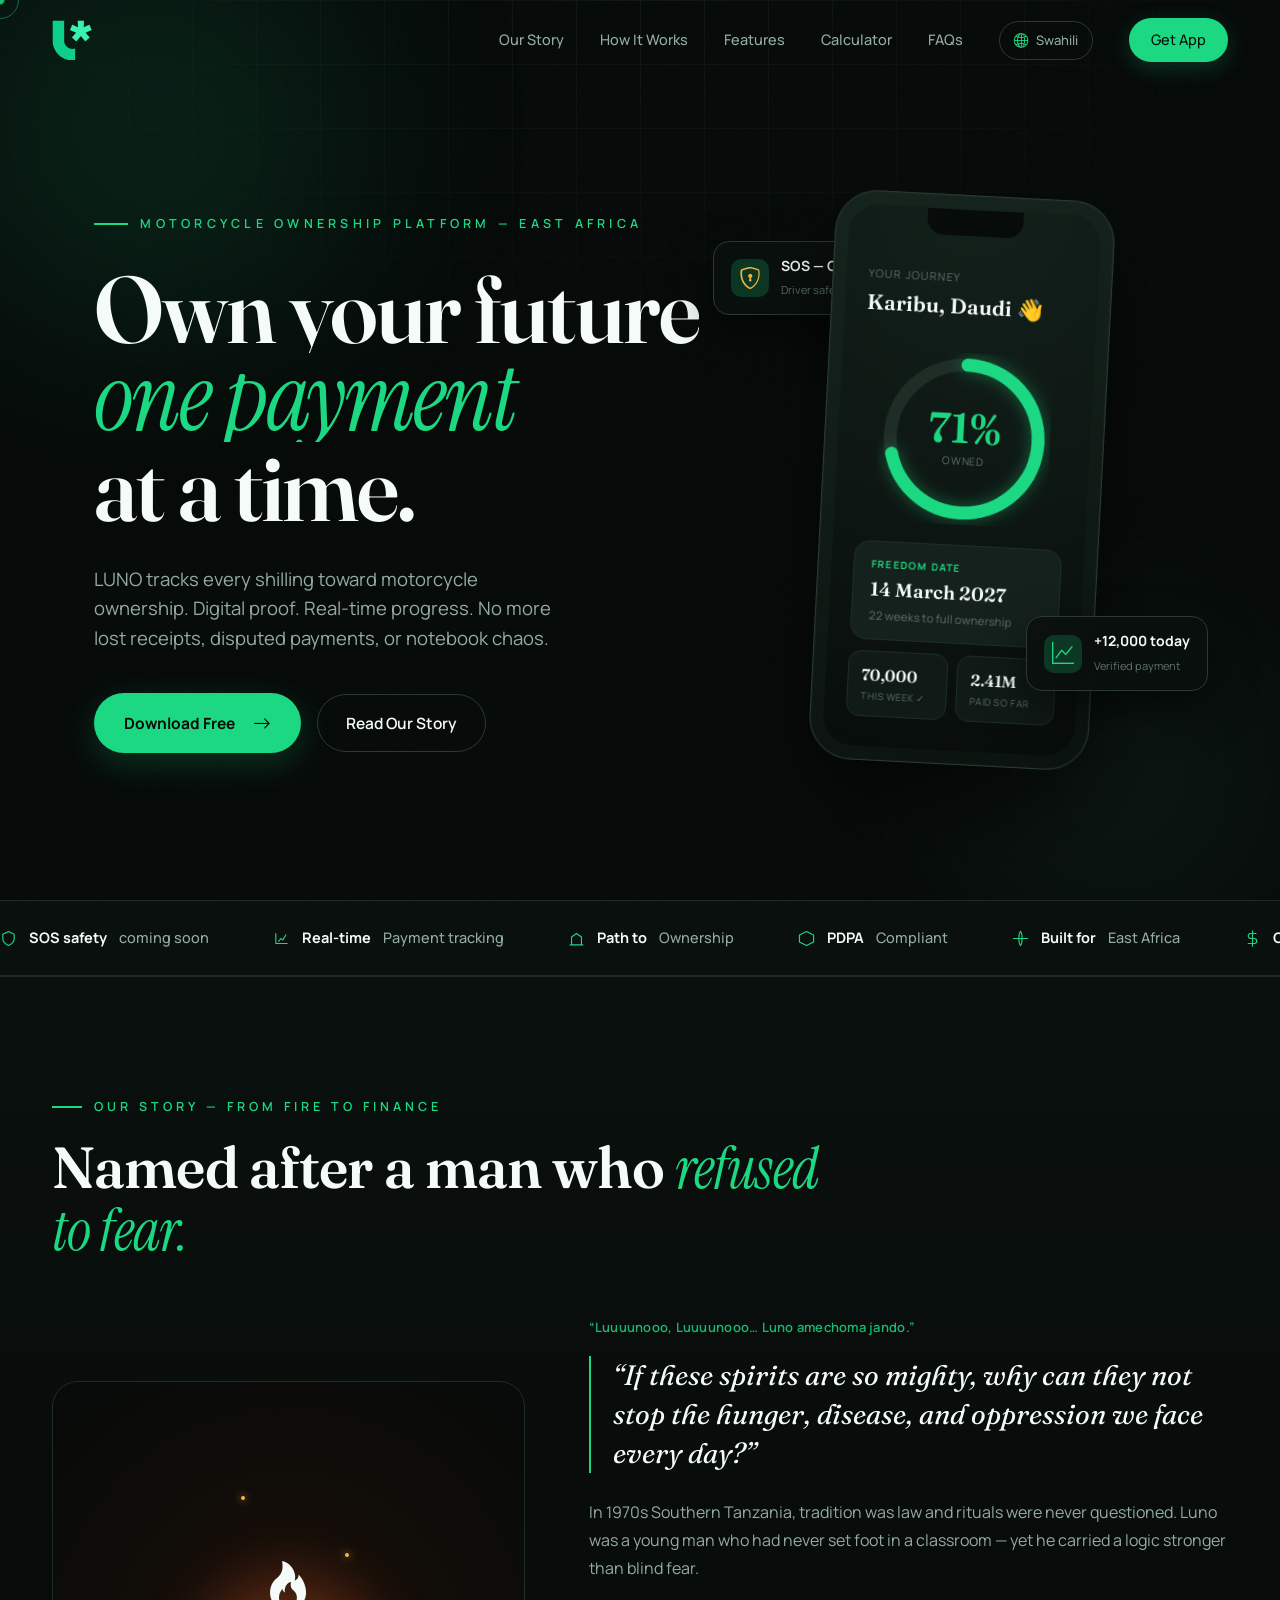
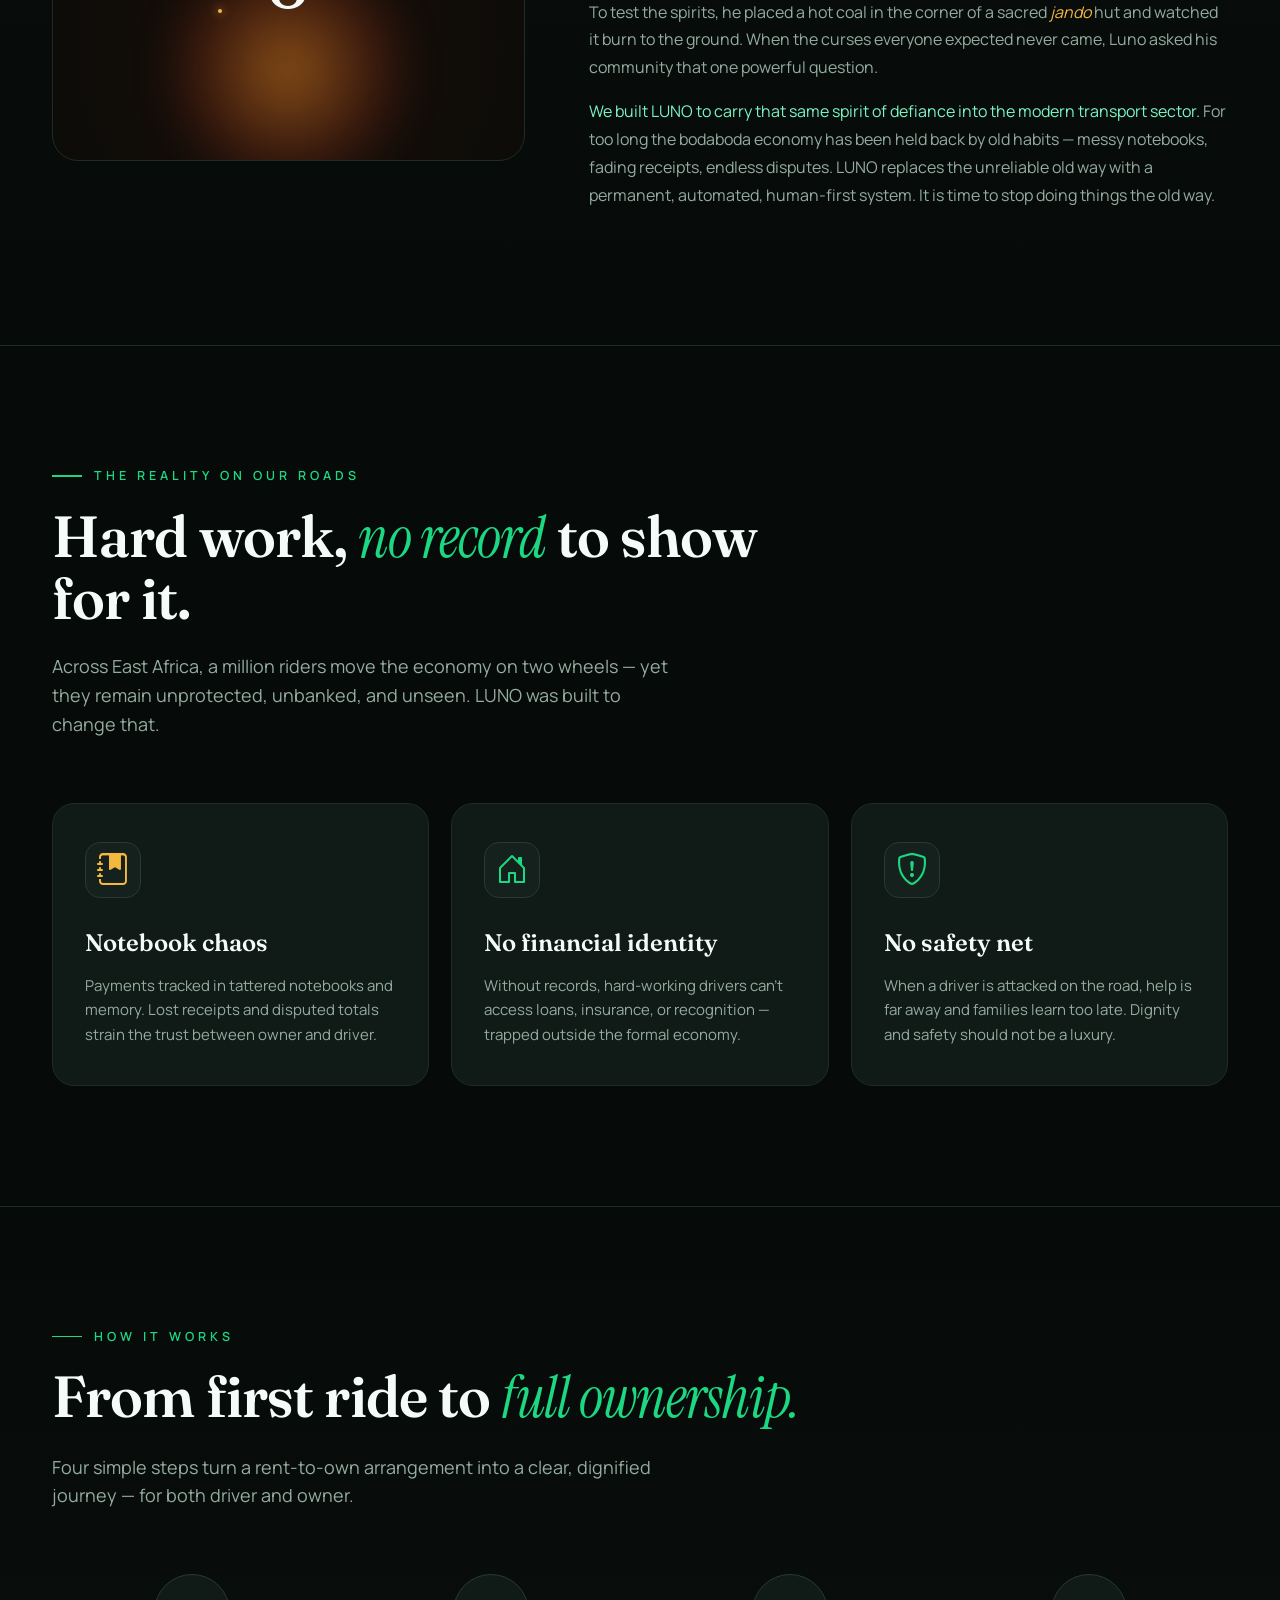
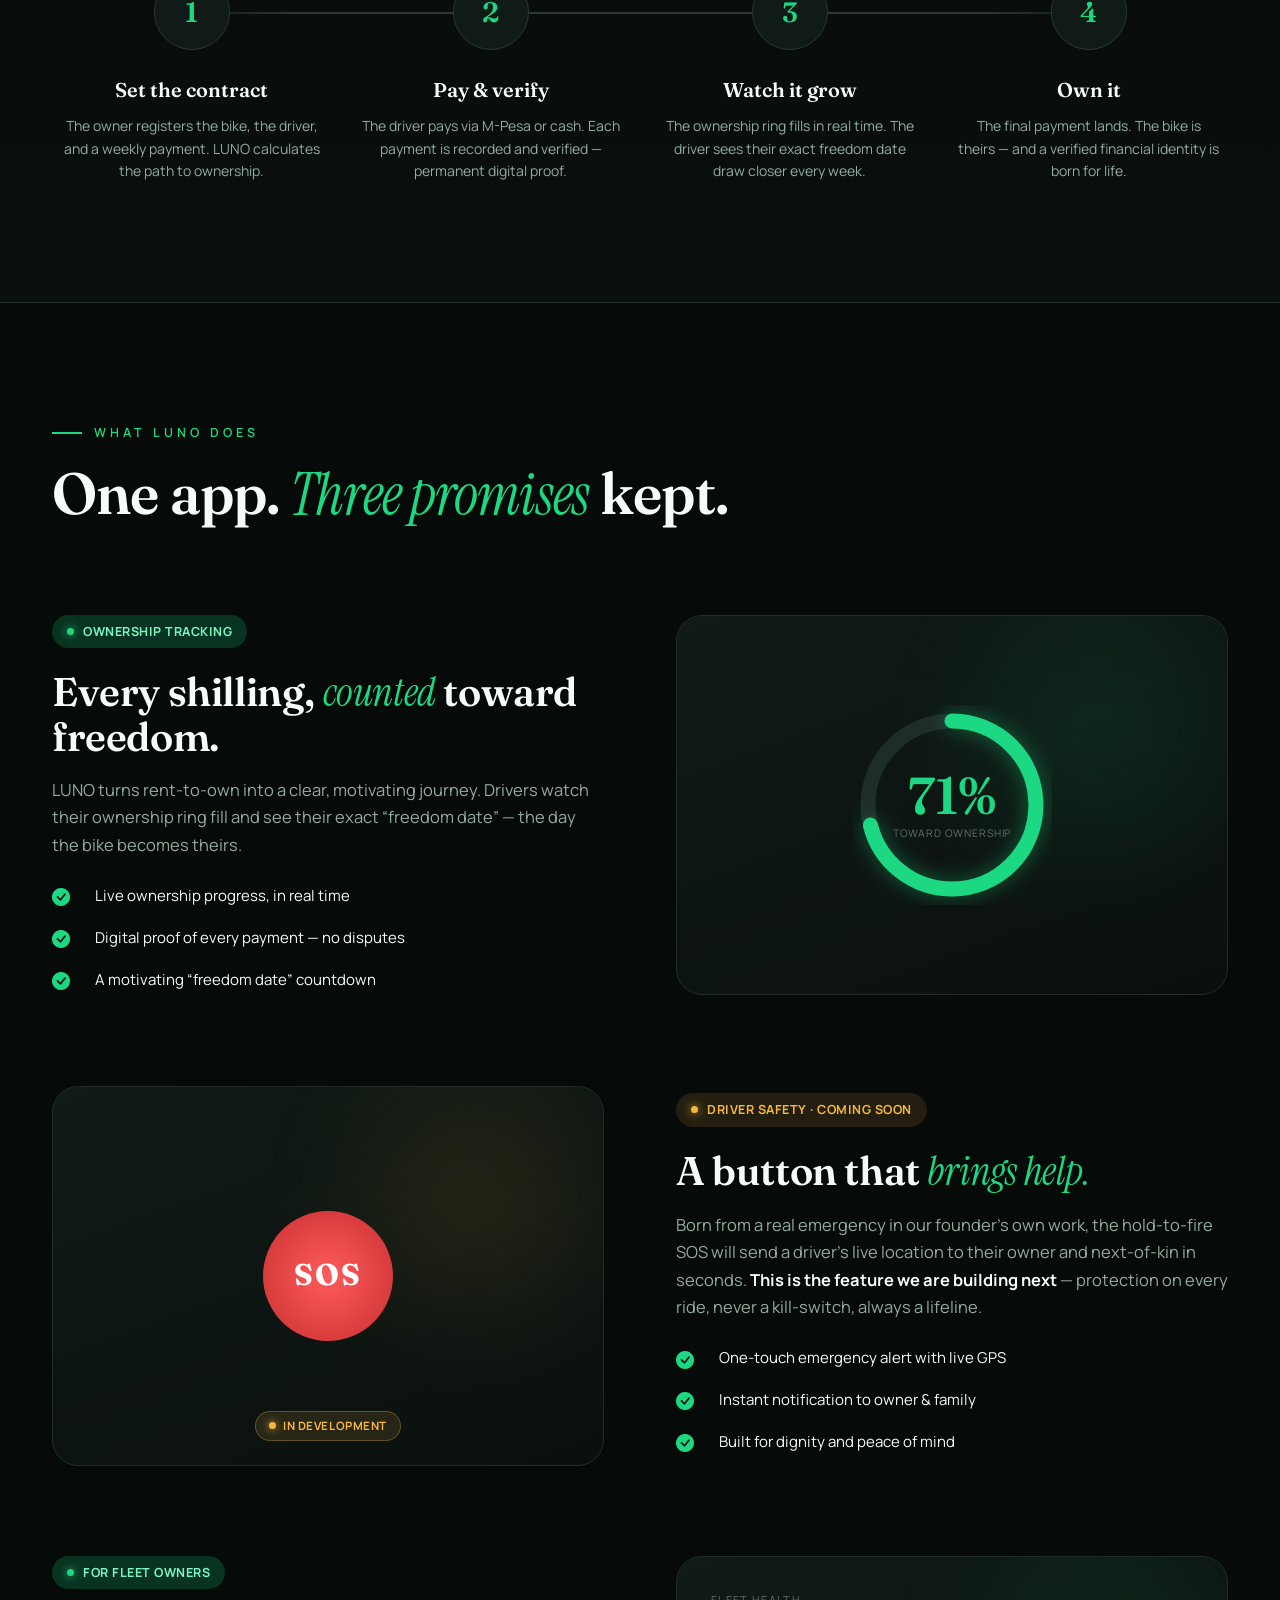
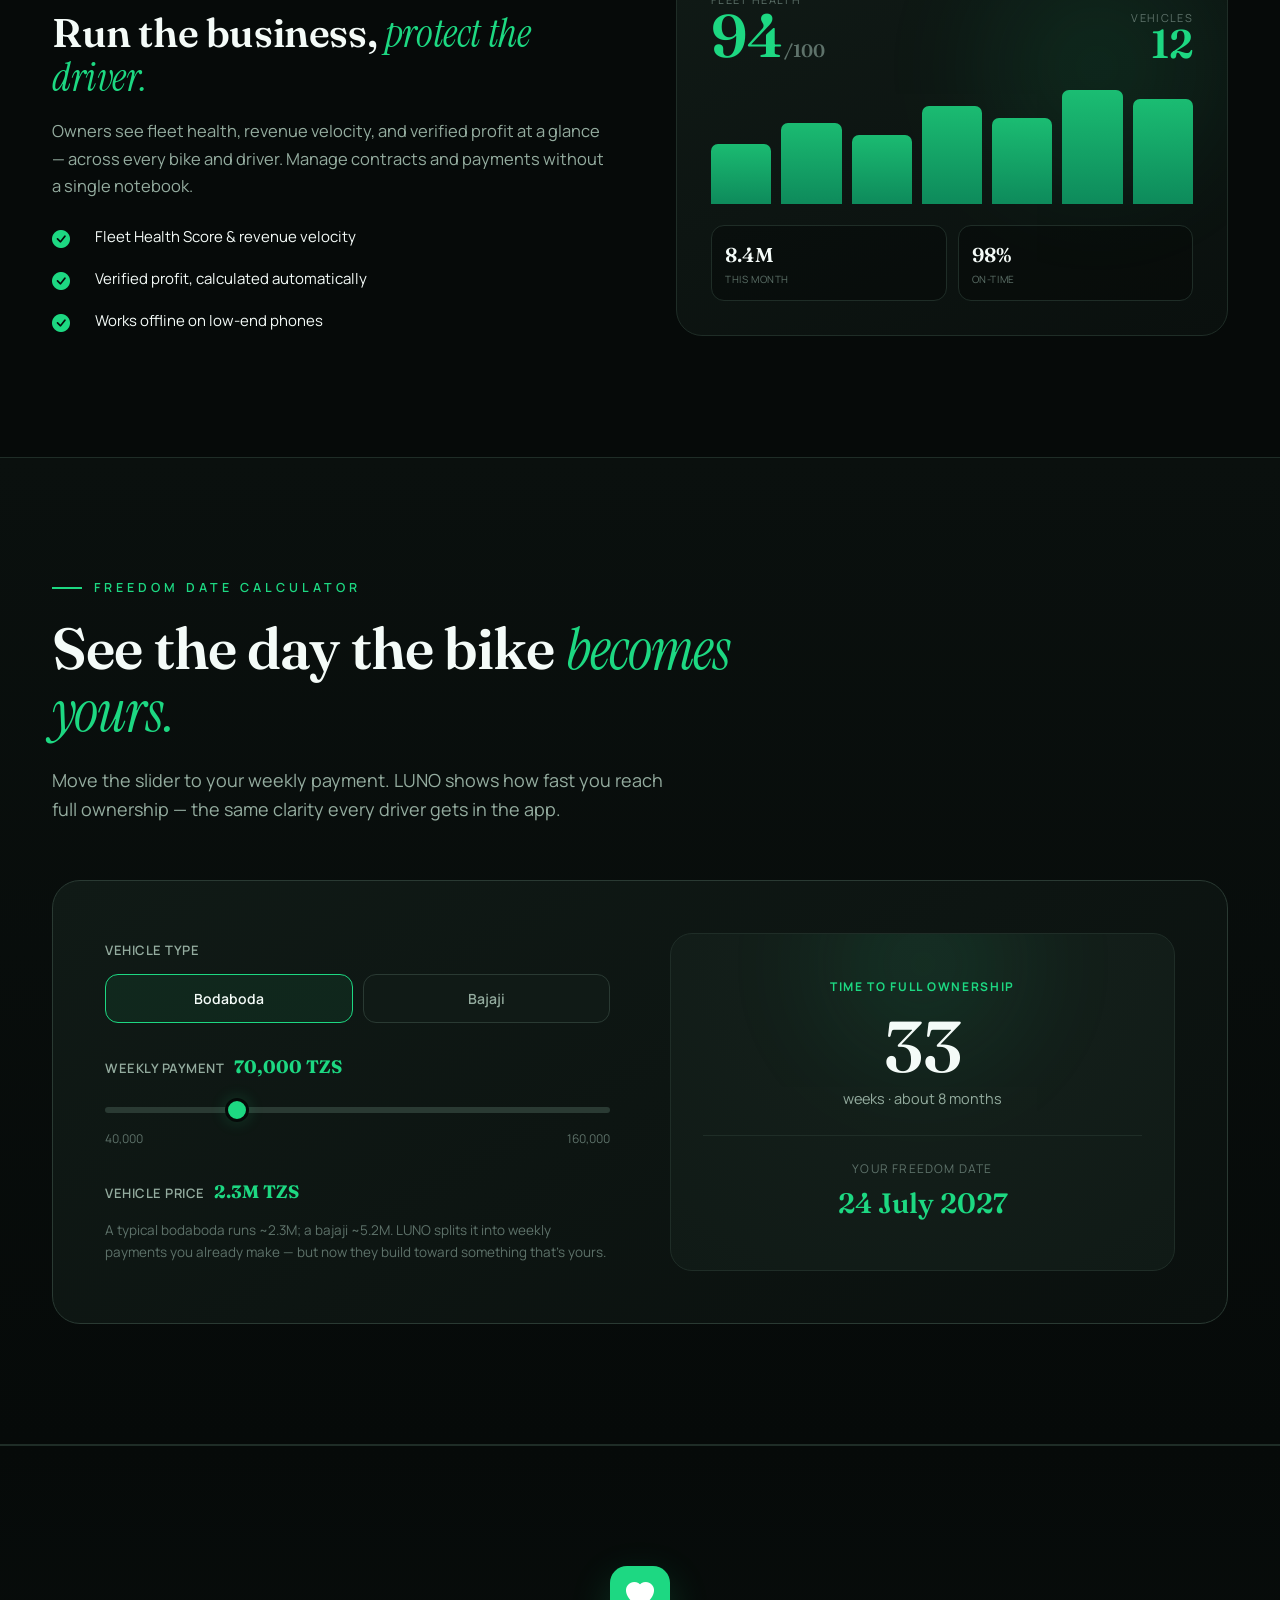
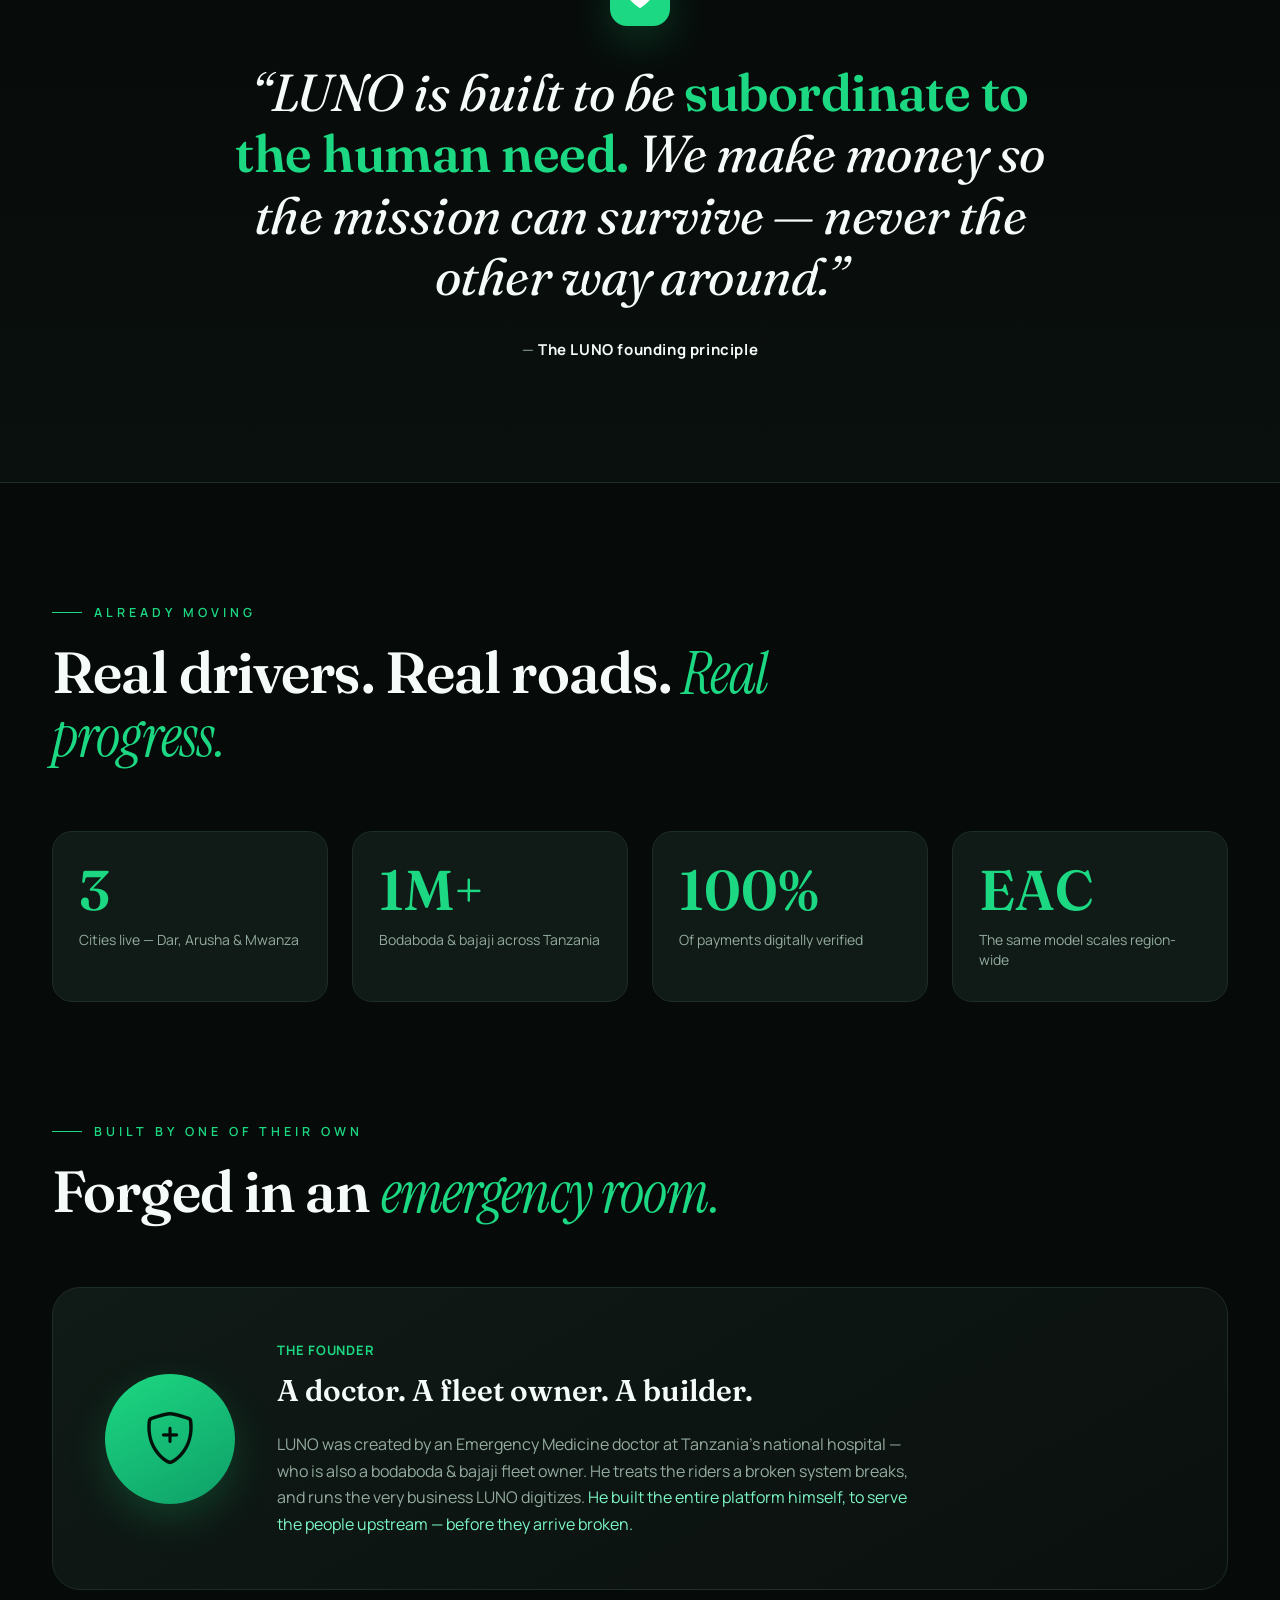
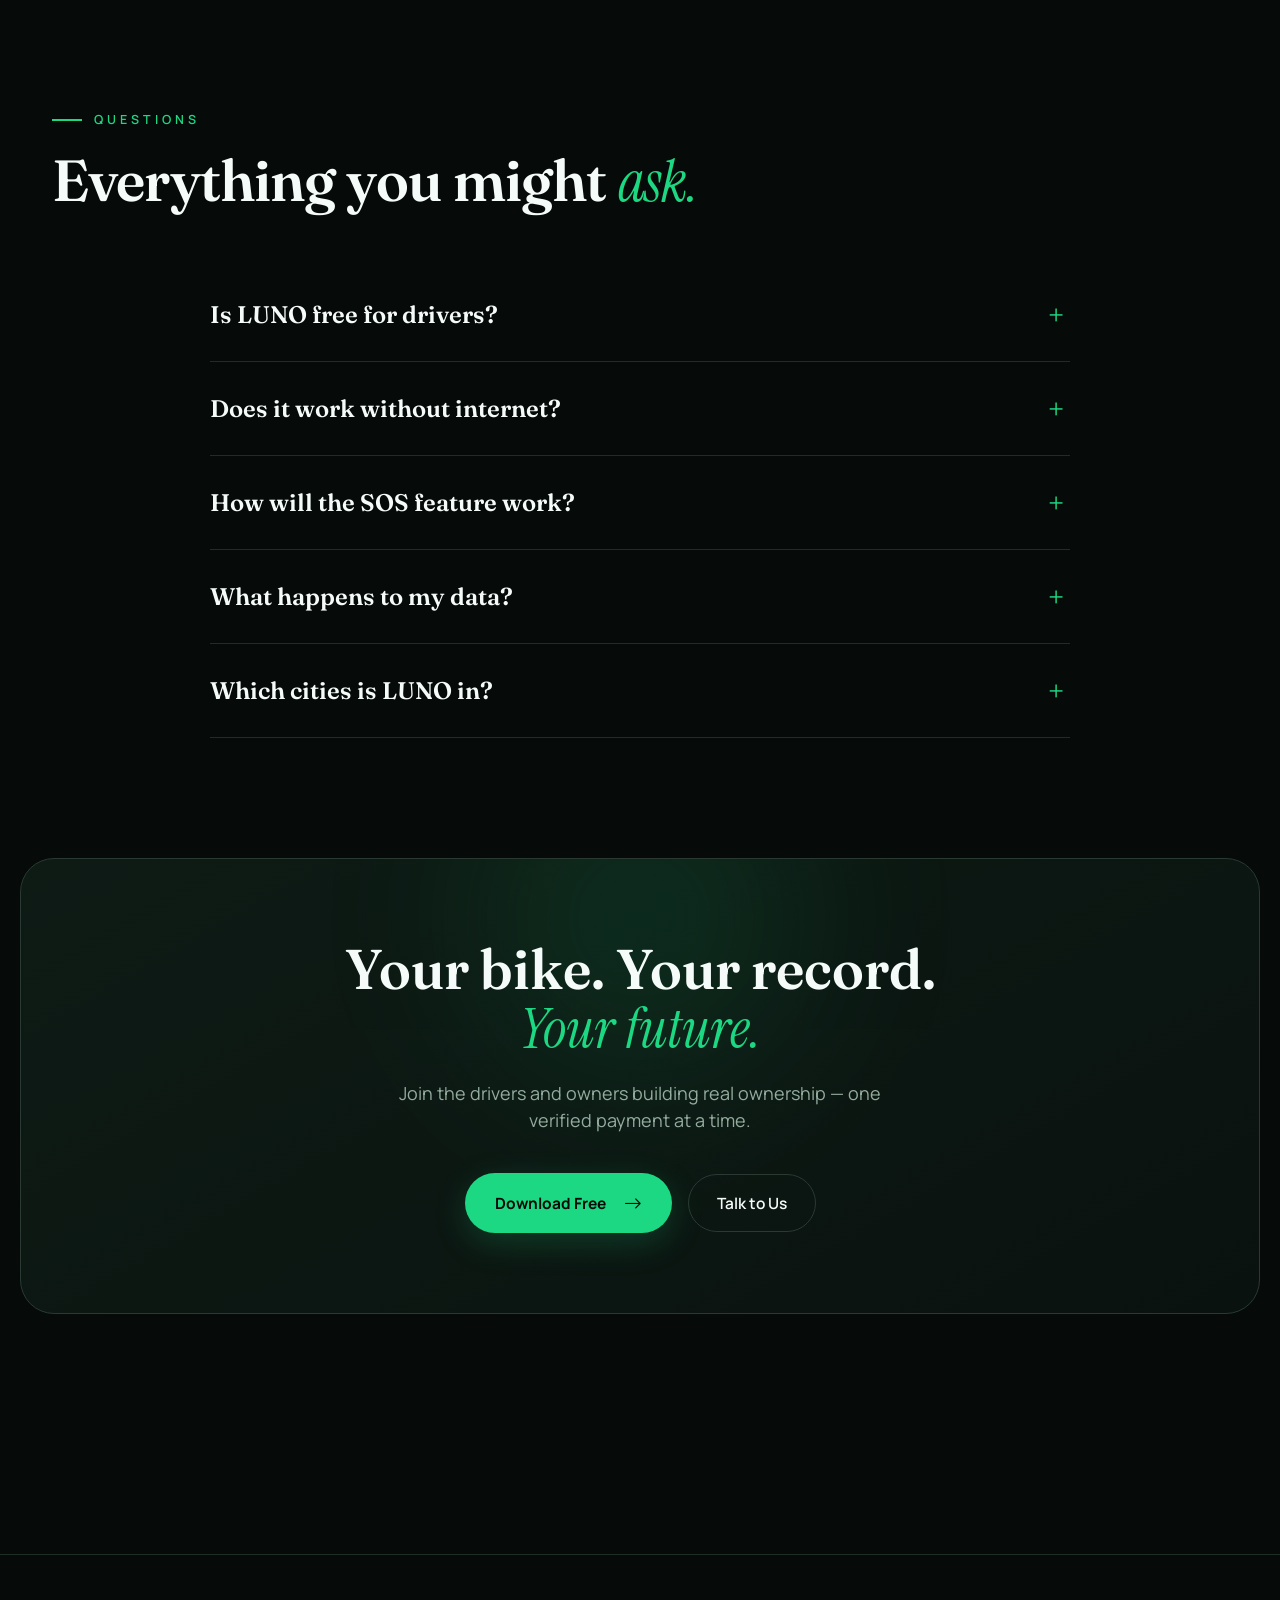
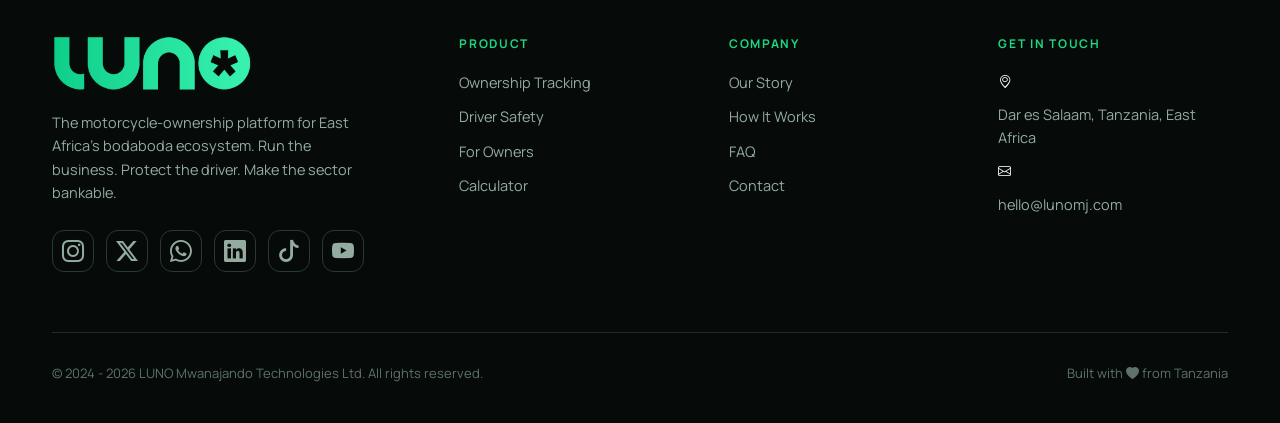
==== commit c37b7c3a: "new version of the lunoapp landing page with all necessary files" ====
--- a/new/index.html
+++ b/new/index.html
@@ -1,624 +1,997 @@
-<!DOCTYPE html>
+<!doctype html>
 <html lang="en">
-
-<head>
-  <meta charset="UTF-8">
-  <meta name="viewport" content="width=device-width, initial-scale=1.0">
-  <title>LUNO — Own your future, one payment at a time</title>
-  <link rel="icon" type="image/png"
-    href="[data-uri]">
-  <link rel="apple-touch-icon"
-    href="[data-uri]">
-  <meta name="theme-color" content="#060A09">
-  <meta name="description"
-    content="LUNO is the motorcycle-ownership platform for East Africa's bodaboda economy. Rent-to-own tracking, driver safety, and a path to ownership — built to be subordinate to the human need.">
-  <meta property="og:title" content="LUNO — Own your future, one payment at a time">
-  <meta property="og:description" content="The motorcycle-ownership platform for East Africa's bodaboda economy.">
-  <meta property="og:type" content="website">
-  
-  <!-- Favicons -->
-  <link rel="icon" type="image/png" href="favicon/favicon-96x96.png" sizes="96x96">
-  <link rel="icon" type="image/svg+xml" href="favicon/favicon.svg">
-  <link rel="shortcut icon" href="favicon/favicon.ico">
-  <link rel="apple-touch-icon" sizes="180x180" href="favicon/apple-touch-icon.png">
-  <link rel="manifest" href="favicon/site.webmanifest">
-
-  <link rel="preconnect" href="https://fonts.googleapis.com">
-  <link rel="preconnect" href="https://fonts.gstatic.com" crossorigin>
-  <link
-    href="https://fonts.googleapis.com/css2?family=Fraunces:ital,opsz,wght@0,9..144,300..900;1,9..144,300..900&family=Manrope:wght@300;400;500;600;700;800&display=swap"
-    rel="stylesheet">
-
-  <link
+  <head>
+    <meta charset="UTF-8" />
+    <meta name="viewport" content="width=device-width, initial-scale=1.0" />
+    <title>LUNO — Own your future, one payment at a time</title>
+    <meta name="theme-color" content="#060A09" />
+    <meta
+      name="description"
+      content="LUNO is the motorcycle-ownership platform for East Africa's bodaboda economy. Rent-to-own tracking, driver safety, and a path to ownership — built to be subordinate to the human need."
+    />
+    <meta
+      property="og:title"
+      content="LUNO — Own your future, one payment at a time"
+    />
+    <meta
+      property="og:description"
+      content="The motorcycle-ownership platform for East Africa's bodaboda economy."
+    />
+    <meta property="og:type" content="website" />
+
+    <!-- Bootstrap Icons CDN -->
+    <link
+      rel="stylesheet"
+      href="https://cdn.jsdelivr.net/npm/bootstrap-icons@1.11.3/font/bootstrap-icons.min.css"
+    />
+
+    <!-- Favicons -->
+    <link
+      rel="icon"
+      type="image/png"
+      href="favicon/favicon-96x96.png"
+      sizes="96x96"
+    />
+    <link rel="icon" type="image/svg+xml" href="favicon/favicon.svg" />
+    <link rel="shortcut icon" href="favicon/favicon.ico" />
+    <link
+      rel="apple-touch-icon"
+      sizes="180x180"
+      href="favicon/apple-touch-icon.png"
+    />
+    <link rel="manifest" href="favicon/site.webmanifest" />
+
+    <link rel="preconnect" href="https://fonts.googleapis.com" />
+    <link rel="preconnect" href="https://fonts.gstatic.com" crossorigin />
+    <link
+      href="https://fonts.googleapis.com/css2?family=Fraunces:ital,opsz,wght@0,9..144,300..900;1,9..144,300..900&family=Manrope:wght@300;400;500;600;700;800&display=swap"
+      rel="stylesheet"
+    />
+
+    <link
       href="https://fonts.googleapis.com/css2?family=Instrument+Serif:ital@0;1&display=swap"
       rel="stylesheet"
     />
 
-    <link rel="stylesheet" href="css/style.css">
-</head>
-
-<body>
-  <div class="cursor" id="cursor"></div>
-  <div class="cursor-ring" id="cursorRing"></div>
-  <div class="progress" id="progress"></div>
-  <div class="noise"></div>
-  <div class="veil" id="veil">
-    <div class="veil-mark"><img
-        src="[data-uri]"
-        alt="LUNO"></div>
-  </div>
-
-  <nav id="nav">
-    <div class="nav-inner">
-      <a href="#" class="logo" data-cursor><span class="logo-icon">
-        <img src="res/imgs/logo/LUNO-logo-icon.png" alt="luno-icon">
-        <!-- <img
-            src="[data-uri]"
-            alt="LUNO"> -->
-          </span></a>
-      <div class="nav-links">
-        <a href="#story" data-i18n="nav_story">Our Story</a>
-        <a href="#how" data-i18n="nav_how">How It Works</a>
-        <a href="#features" data-i18n="nav_features">Features</a>
-        <a href="#calculator" data-i18n="nav_calc">Calculator</a>
-        <a href="#faq" data-i18n="nav_faq">FAQ</a>
-        <button class="lang" id="langBtn" data-cursor><svg width="15" height="15" viewBox="0 0 24 24" fill="none">
-            <circle cx="12" cy="12" r="9" stroke="#1DD882" stroke-width="1.6" />
-            <path d="M3 12h18M12 3c2.5 2.7 2.5 15.3 0 18M12 3c-2.5 2.7-2.5 15.3 0 18" stroke="#1DD882"
-              stroke-width="1.3" />
-          </svg> <span id="langLabel">Swahili</span></button>
-        <a href="#contact" class="nav-cta" data-cursor data-i18n="getApp">Get App</a>
+    <link rel="stylesheet" href="css/style.css" />
+  </head>
+
+  <body>
+    <div class="cursor" id="cursor"></div>
+    <div class="cursor-ring" id="cursorRing"></div>
+    <div class="progress" id="progress"></div>
+    <div class="noise"></div>
+    <div class="veil" id="veil">
+      <div class="veil-mark">
+        <img
+          src="[data-uri]"
+          alt="LUNO"
+        />
       </div>
     </div>
-  </nav>
-
-  <header>
-    <div class="hero-glow g1"></div>
-    <div class="hero-glow g2"></div>
-    <div class="wrap">
-      <div class="hero-grid">
-        <div class="hero-text">
-          <span class="eyebrow" data-i18n="hero_eyebrow">Motorcycle Ownership Platform — East Africa</span>
-          <h1>
-            <span class="hero-line"><span>Own your future<!--span class="lt">future,</span--></span></span>
-            <span class="hero-line"><span class="it">one payment</span></span>
-            <span class="hero-line"><span>at a time.</span></span>
-          </h1>
-          <p class="hero-sub" data-i18n="hero_sub">LUNO tracks every shilling toward motorcycle ownership. Digital
-            proof. Real-time progress. No more lost receipts, disputed payments, or notebook chaos.</p>
-          <div class="hero-cta">
-            <a href="#contact" class="btn-primary" data-cursor><span data-i18n="hero_btn1">Download Free</span> <svg
-                width="18" height="18" viewBox="0 0 24 24" fill="none" style="margin-left:8px">
-                <path d="M5 12h14M13 6l6 6-6 6" stroke="#060A09" stroke-width="2" stroke-linecap="round"
-                  stroke-linejoin="round" />
-              </svg></span></a>
-            <a href="#story" class="btn-ghost" data-cursor data-i18n="hero_btn2">Read Our Story</a>
-          </div>
-        </div>
-        <div class="hero-visual">
-          <div class="float-badge fb-1"><span class="fb-ic"><svg viewBox="0 0 24 24" fill="none">
-                <path d="M12 2l8 4v6c0 5-3.5 8-8 10-4.5-2-8-5-8-10V6l8-4z" stroke="#F4B740" stroke-width="1.6"
-                  stroke-linejoin="round" />
-              </svg></span><span class="fb-t"><b>SOS &mdash; Coming Soon</b><span>Driver safety, on the
-                way</span></span></div>
-          <div class="phone">
-            <div class="notch"></div>
-            <div class="phone-screen">
-              <div class="ps-label">Your journey</div>
-              <div class="ps-driver">Karibu, Juma &#128075;</div>
-              <div class="ring-wrap">
-                <svg width="172" height="172" viewBox="0 0 172 172">
-                  <circle cx="86" cy="86" r="74" fill="none" stroke="#1F2D27" stroke-width="13" />
-                  <circle cx="86" cy="86" r="74" fill="none" stroke="#1DD882" stroke-width="13" stroke-linecap="round"
-                    stroke-dasharray="465" stroke-dashoffset="135" style="filter:drop-shadow(0 0 8px #1DD88266)" />
+
+    <nav id="nav">
+      <div class="nav-inner">
+        <a href="#" class="logo" data-cursor
+          ><span class="logo-icon">
+            <img
+              src="res/imgs/logo/LUNO-logo-icon.png"
+              alt="luno-icon"
+            /> </span
+        ></a>
+        <div class="nav-links">
+          <a href="#story" data-i18n="nav_story">Our Story</a>
+          <a href="#how" data-i18n="nav_how">How It Works</a>
+          <a href="#features" data-i18n="nav_features">Features</a>
+          <a href="#calculator" data-i18n="nav_calc">Calculator</a>
+          <a href="#faq" data-i18n="nav_faq">FAQs</a>
+          <button class="lang" id="langBtn" data-cursor>
+            <i class="bi bi-globe2" style="font-size: 15px; color: #1dd882"></i>
+            <span id="langLabel">Swahili</span>
+          </button>
+          <a href="#contact" class="nav-cta" data-cursor data-i18n="getApp"
+            >Get App</a
+          >
+        </div>
+      </div>
+    </nav>
+
+    <header>
+      <div class="hero-glow g1"></div>
+      <div class="hero-glow g2"></div>
+      <div class="wrap">
+        <div class="hero-grid">
+          <div class="hero-text">
+            <span class="eyebrow" data-i18n="hero_eyebrow"
+              >Motorcycle Ownership Platform — East Africa</span
+            >
+            <h1>
+              <span class="hero-line"
+                ><span
+                  >Own your future<!--span class="lt">future,</span--></span
+                ></span
+              >
+              <span class="hero-line"><span class="it">one payment</span></span>
+              <span class="hero-line"><span>at a time.</span></span>
+            </h1>
+            <p class="hero-sub" data-i18n="hero_sub">
+              LUNO tracks every shilling toward motorcycle ownership. Digital
+              proof. Real-time progress. No more lost receipts, disputed
+              payments, or notebook chaos.
+            </p>
+            <div class="hero-cta">
+              <a href="#contact" class="btn-primary" data-cursor
+                ><span data-i18n="hero_btn1">Download Free</span>
+                <i
+                  class="bi bi-arrow-right"
+                  style="font-size: 18px; margin-left: 8px; color: #060a09"
+                ></i
+              ></a>
+              <a
+                href="#story"
+                class="btn-ghost"
+                data-cursor
+                data-i18n="hero_btn2"
+                >Read Our Story</a
+              >
+            </div>
+          </div>
+          <div class="hero-visual">
+            <div class="float-badge fb-1">
+              <span class="fb-ic"
+                ><i
+                  class="bi bi-shield-lock"
+                  style="font-size: 22px; color: #f4b740"
+                ></i></span
+              ><span class="fb-t"
+                ><b>SOS &mdash; Coming Soon</b
+                ><span>Driver safety, on the way</span></span
+              >
+            </div>
+            <div class="phone">
+              <div class="notch"></div>
+              <div class="phone-screen">
+                <div class="ps-label">Your journey</div>
+                <div class="ps-driver">Karibu, Daudi &#128075;</div>
+                <div class="ring-wrap">
+                  <svg width="172" height="172" viewBox="0 0 172 172">
+                    <circle
+                      cx="86"
+                      cy="86"
+                      r="74"
+                      fill="none"
+                      stroke="#1F2D27"
+                      stroke-width="13"
+                    />
+                    <circle
+                      cx="86"
+                      cy="86"
+                      r="74"
+                      fill="none"
+                      stroke="#1DD882"
+                      stroke-width="13"
+                      stroke-linecap="round"
+                      stroke-dasharray="465"
+                      stroke-dashoffset="135"
+                      style="filter: drop-shadow(0 0 8px #1dd88266)"
+                    />
+                  </svg>
+                  <div class="ps-pct">
+                    <div><b>71%</b><span>Owned</span></div>
+                  </div>
+                </div>
+                <div class="ps-freedom">
+                  <div class="lbl">Freedom Date</div>
+                  <div class="date">14 March 2027</div>
+                  <div class="sub">22 weeks to full ownership</div>
+                </div>
+                <div class="ps-row">
+                  <div class="ps-pay">
+                    <div class="v">70,000</div>
+                    <div class="k">This week &#10003;</div>
+                  </div>
+                  <div class="ps-pay">
+                    <div class="v">2.41M</div>
+                    <div class="k">Paid so far</div>
+                  </div>
+                </div>
+              </div>
+            </div>
+            <div class="float-badge fb-2">
+              <span class="fb-ic"
+                ><i
+                  class="bi bi-graph-up"
+                  style="font-size: 22px; color: #1dd882"
+                ></i></span
+              ><span class="fb-t"
+                ><b>+12,000 today</b><span>Verified payment</span></span
+              >
+            </div>
+          </div>
+        </div>
+      </div>
+    </header>
+
+    <div class="trust">
+      <div class="trust-track" id="track"></div>
+    </div>
+
+    <div class="story-wrap">
+      <section id="story">
+        <div class="wrap">
+          <div class="reveal">
+            <span class="sec-eyebrow"
+              >Our Story &mdash; From Fire to Finance</span
+            >
+            <h2 class="sec-title">
+              Named after a man who <span class="it">refused to fear.</span>
+            </h2>
+          </div>
+          <div class="story-grid">
+            <div class="story-flame reveal">
+              <div class="ember"></div>
+              <div class="coal">
+                <i class="bi bi-fire" style="font-size: 48px"></i>
+              </div>
+              <div class="spark" style="top: 30%; left: 40%"></div>
+              <div class="spark" style="top: 45%; left: 62%"></div>
+              <div class="spark" style="top: 60%; left: 35%"></div>
+            </div>
+            <div class="story-body reveal">
+              <div class="story-tag">
+                &ldquo;Luuuunooo, Luuuunooo&hellip; Luno amechoma jando.&rdquo;
+              </div>
+              <blockquote class="story-quote">
+                &ldquo;If these spirits are so mighty, why can they not stop the
+                hunger, disease, and oppression we face every day?&rdquo;
+              </blockquote>
+              <p>
+                In 1970s Southern Tanzania, tradition was law and rituals were
+                never questioned. Luno was a young man who had never set foot in
+                a classroom &mdash; yet he carried a logic stronger than blind
+                fear.
+              </p>
+              <p>
+                To test the spirits, he placed a hot coal in the corner of a
+                sacred <em>jando</em> hut and watched it burn to the ground.
+                When the curses everyone expected never came, Luno asked his
+                community that one powerful question.
+              </p>
+              <p>
+                <span class="hl"
+                  >We built LUNO to carry that same spirit of defiance into the
+                  modern transport sector.</span
+                >
+                For too long the bodaboda economy has been held back by old
+                habits &mdash; messy notebooks, fading receipts, endless
+                disputes. LUNO replaces the unreliable old way with a permanent,
+                automated, human-first system. It is time to stop doing things
+                the old way.
+              </p>
+            </div>
+          </div>
+        </div>
+      </section>
+    </div>
+
+    <section id="problem">
+      <div class="wrap">
+        <div class="reveal">
+          <span class="sec-eyebrow">The Reality on Our Roads</span>
+          <h2 class="sec-title">
+            Hard work, <span class="it">no record</span> to show for it.
+          </h2>
+          <p class="sec-lead">
+            Across East Africa, a million riders move the economy on two wheels
+            &mdash; yet they remain unprotected, unbanked, and unseen. LUNO was
+            built to change that.
+          </p>
+        </div>
+        <div class="prob-grid">
+          <div class="prob reveal">
+            <div class="prob-ic">
+              <i
+                class="bi bi-journal-bookmark-fill"
+                style="font-size: 32px; color: #f4b740"
+              ></i>
+            </div>
+            <h3>Notebook chaos</h3>
+            <p>
+              Payments tracked in tattered notebooks and memory. Lost receipts
+              and disputed totals strain the trust between owner and driver.
+            </p>
+          </div>
+          <div class="prob reveal">
+            <div class="prob-ic">
+              <i
+                class="bi bi-house-door"
+                style="font-size: 32px; color: #1dd882"
+              ></i>
+            </div>
+            <h3>No financial identity</h3>
+            <p>
+              Without records, hard-working drivers can't access loans,
+              insurance, or recognition &mdash; trapped outside the formal
+              economy.
+            </p>
+          </div>
+          <div class="prob reveal">
+            <div class="prob-ic">
+              <i
+                class="bi bi-shield-exclamation"
+                style="font-size: 32px; color: #1dd882"
+              ></i>
+            </div>
+            <h3>No safety net</h3>
+            <p>
+              When a driver is attacked on the road, help is far away and
+              families learn too late. Dignity and safety should not be a
+              luxury.
+            </p>
+          </div>
+        </div>
+      </div>
+    </section>
+
+    <div class="how-wrap">
+      <section id="how">
+        <div class="wrap">
+          <div class="reveal">
+            <span class="sec-eyebrow">How It Works</span>
+            <h2 class="sec-title">
+              From first ride to <span class="it">full ownership.</span>
+            </h2>
+            <p class="sec-lead">
+              Four simple steps turn a rent-to-own arrangement into a clear,
+              dignified journey &mdash; for both driver and owner.
+            </p>
+          </div>
+          <div class="steps">
+            <div class="step reveal">
+              <div class="step-num">1</div>
+              <h4>Set the contract</h4>
+              <p>
+                The owner registers the bike, the driver, and a weekly payment.
+                LUNO calculates the path to ownership.
+              </p>
+            </div>
+            <div class="step reveal">
+              <div class="step-num">2</div>
+              <h4>Pay &amp; verify</h4>
+              <p>
+                The driver pays via M-Pesa or cash. Each payment is recorded and
+                verified &mdash; permanent digital proof.
+              </p>
+            </div>
+            <div class="step reveal">
+              <div class="step-num">3</div>
+              <h4>Watch it grow</h4>
+              <p>
+                The ownership ring fills in real time. The driver sees their
+                exact freedom date draw closer every week.
+              </p>
+            </div>
+            <div class="step reveal">
+              <div class="step-num">4</div>
+              <h4>Own it</h4>
+              <p>
+                The final payment lands. The bike is theirs &mdash; and a
+                verified financial identity is born for life.
+              </p>
+            </div>
+          </div>
+        </div>
+      </section>
+    </div>
+
+    <section id="features">
+      <div class="wrap">
+        <div class="reveal">
+          <span class="sec-eyebrow">What LUNO Does</span>
+          <h2 class="sec-title">
+            One app. <span class="it">Three promises</span> kept.
+          </h2>
+        </div>
+
+        <div class="feat reveal">
+          <div class="feat-text">
+            <span class="feat-tag"
+              ><span class="dot"></span>OWNERSHIP TRACKING</span
+            >
+            <h3>
+              Every shilling, <span class="it">counted</span> toward freedom.
+            </h3>
+            <p>
+              LUNO turns rent-to-own into a clear, motivating journey. Drivers
+              watch their ownership ring fill and see their exact &ldquo;freedom
+              date&rdquo; &mdash; the day the bike becomes theirs.
+            </p>
+            <ul class="feat-list">
+              <li>
+                <i
+                  class="bi bi-check-circle-fill"
+                  style="color: #1dd882; margin-right: 12px; font-size: 18px"
+                ></i
+                >Live ownership progress, in real time
+              </li>
+              <li>
+                <i
+                  class="bi bi-check-circle-fill"
+                  style="color: #1dd882; margin-right: 12px; font-size: 18px"
+                ></i
+                >Digital proof of every payment &mdash; no disputes
+              </li>
+              <li>
+                <i
+                  class="bi bi-check-circle-fill"
+                  style="color: #1dd882; margin-right: 12px; font-size: 18px"
+                ></i
+                >A motivating &ldquo;freedom date&rdquo; countdown
+              </li>
+            </ul>
+          </div>
+          <div class="feat-visual">
+            <div class="fv-glow"></div>
+            <div
+              class="dash"
+              style="justify-content: center; align-items: center"
+            >
+              <div
+                class="ring-wrap"
+                style="width: 200px; height: 200px; margin: 0"
+              >
+                <svg width="200" height="200" viewBox="0 0 200 200">
+                  <circle
+                    cx="100"
+                    cy="100"
+                    r="84"
+                    fill="none"
+                    stroke="#1F2D27"
+                    stroke-width="15"
+                  />
+                  <circle
+                    id="scrollRing"
+                    cx="100"
+                    cy="100"
+                    r="84"
+                    fill="none"
+                    stroke="#1DD882"
+                    stroke-width="15"
+                    stroke-linecap="round"
+                    stroke-dasharray="528"
+                    stroke-dashoffset="528"
+                    style="
+                      filter: drop-shadow(0 0 10px #1dd88266);
+                      transition: stroke-dashoffset 1.6s var(--ease);
+                    "
+                  />
                 </svg>
                 <div class="ps-pct">
-                  <div><b>71%</b><span>Owned</span></div>
+                  <div>
+                    <b style="font-size: 52px" data-count="71" data-suffix="%"
+                      >0%</b
+                    ><span>Toward ownership</span>
+                  </div>
                 </div>
               </div>
-              <div class="ps-freedom">
-                <div class="lbl">Freedom Date</div>
-                <div class="date">14 March 2027</div>
-                <div class="sub">22 weeks to full ownership</div>
-              </div>
-              <div class="ps-row">
-                <div class="ps-pay">
-                  <div class="v">70,000</div>
-                  <div class="k">This week &#10003;</div>
+            </div>
+          </div>
+        </div>
+
+        <div class="feat flip reveal">
+          <div class="feat-text">
+            <span
+              class="feat-tag"
+              style="background: rgba(244, 183, 64, 0.12); color: var(--amber)"
+              ><span
+                class="dot"
+                style="
+                  background: var(--amber);
+                  box-shadow: 0 0 10px var(--amber);
+                "
+              ></span
+              >DRIVER SAFETY &middot; COMING SOON</span
+            >
+            <h3>A button that <span class="it">brings help.</span></h3>
+            <p>
+              Born from a real emergency in our founder&rsquo;s own work, the
+              hold-to-fire SOS will send a driver&rsquo;s live location to their
+              owner and next-of-kin in seconds.
+              <b style="color: var(--white)"
+                >This is the feature we are building next</b
+              >
+              &mdash; protection on every ride, never a kill-switch, always a
+              lifeline.
+            </p>
+            <ul class="feat-list">
+              <li>
+                <i
+                  class="bi bi-check-circle-fill"
+                  style="color: #1dd882; margin-right: 12px; font-size: 18px"
+                ></i
+                >One-touch emergency alert with live GPS
+              </li>
+              <li>
+                <i
+                  class="bi bi-check-circle-fill"
+                  style="color: #1dd882; margin-right: 12px; font-size: 18px"
+                ></i
+                >Instant notification to owner &amp; family
+              </li>
+              <li>
+                <i
+                  class="bi bi-check-circle-fill"
+                  style="color: #1dd882; margin-right: 12px; font-size: 18px"
+                ></i
+                >Built for dignity and peace of mind
+              </li>
+            </ul>
+          </div>
+          <div class="feat-visual">
+            <div
+              class="fv-glow"
+              style="
+                background: radial-gradient(circle, #f4b740, transparent 70%);
+                opacity: 0.13;
+              "
+            ></div>
+            <div class="sos-ring">
+              <div class="sos-btn">SOS</div>
+            </div>
+            <div class="sos-soon">
+              <span class="soon-pill"
+                ><span class="pdot"></span>In development</span
+              >
+            </div>
+          </div>
+        </div>
+
+        <div class="feat reveal" id="owners">
+          <div class="feat-text">
+            <span class="feat-tag"
+              ><span class="dot"></span>FOR FLEET OWNERS</span
+            >
+            <h3>
+              Run the business, <span class="it">protect the driver.</span>
+            </h3>
+            <p>
+              Owners see fleet health, revenue velocity, and verified profit at
+              a glance &mdash; across every bike and driver. Manage contracts
+              and payments without a single notebook.
+            </p>
+            <ul class="feat-list">
+              <li>
+                <i
+                  class="bi bi-check-circle-fill"
+                  style="color: #1dd882; margin-right: 12px; font-size: 18px"
+                ></i
+                >Fleet Health Score &amp; revenue velocity
+              </li>
+              <li>
+                <i
+                  class="bi bi-check-circle-fill"
+                  style="color: #1dd882; margin-right: 12px; font-size: 18px"
+                ></i
+                >Verified profit, calculated automatically
+              </li>
+              <li>
+                <i
+                  class="bi bi-check-circle-fill"
+                  style="color: #1dd882; margin-right: 12px; font-size: 18px"
+                ></i
+                >Works offline on low-end phones
+              </li>
+            </ul>
+          </div>
+          <div class="feat-visual">
+            <div class="fv-glow"></div>
+            <div class="dash">
+              <div class="dash-top">
+                <div>
+                  <div class="dash-lbl">Fleet Health</div>
+                  <div class="dash-score">
+                    <span data-count="94">0</span><small>/100</small>
+                  </div>
                 </div>
-                <div class="ps-pay">
-                  <div class="v">2.41M</div>
-                  <div class="k">Paid so far</div>
+                <div style="text-align: right">
+                  <div class="dash-lbl">Vehicles</div>
+                  <div
+                    class="dash-score"
+                    style="font-size: 40px"
+                    data-count="12"
+                  >
+                    0
+                  </div>
                 </div>
               </div>
-            </div>
-          </div>
-          <div class="float-badge fb-2"><span class="fb-ic"><svg viewBox="0 0 24 24" fill="none">
-                <path d="M4 19V5M4 19h16M8 16l3-4 3 2 4-7" stroke="#1DD882" stroke-width="1.7" stroke-linecap="round"
-                  stroke-linejoin="round" />
-              </svg></span><span class="fb-t"><b>+12,000 today</b><span>Verified payment</span></span></div>
-        </div>
-      </div>
+              <div class="bars" id="bars">
+                <div class="bar" data-h="50"></div>
+                <div class="bar" data-h="68"></div>
+                <div class="bar" data-h="58"></div>
+                <div class="bar" data-h="82"></div>
+                <div class="bar" data-h="72"></div>
+                <div class="bar" data-h="95"></div>
+                <div class="bar" data-h="88"></div>
+              </div>
+              <div class="dash-cards">
+                <div class="dash-card">
+                  <div class="v">8.4M</div>
+                  <div class="k">This month</div>
+                </div>
+                <div class="dash-card">
+                  <div class="v">98%</div>
+                  <div class="k">On-time</div>
+                </div>
+              </div>
+            </div>
+          </div>
+        </div>
+      </div>
+    </section>
+
+    <div class="calc-wrap">
+      <section id="calculator">
+        <div class="wrap">
+          <div class="reveal">
+            <span class="sec-eyebrow">Freedom Date Calculator</span>
+            <h2 class="sec-title">
+              See the day the bike <span class="it">becomes yours.</span>
+            </h2>
+            <p class="sec-lead">
+              Move the slider to your weekly payment. LUNO shows how fast you
+              reach full ownership &mdash; the same clarity every driver gets in
+              the app.
+            </p>
+          </div>
+          <div class="calc reveal">
+            <div class="calc-controls">
+              <div class="calc-field">
+                <label>Vehicle type</label>
+                <div class="seg" id="segType">
+                  <button
+                    class="on"
+                    data-price="2300000"
+                    data-weeks="78"
+                    data-cursor
+                  >
+                    Bodaboda
+                  </button>
+                  <button data-price="5200000" data-weeks="104" data-cursor>
+                    Bajaji
+                  </button>
+                </div>
+              </div>
+              <div class="calc-field">
+                <label>Weekly payment <b id="wkVal">70,000 TZS</b></label>
+                <input
+                  type="range"
+                  id="wkRange"
+                  min="40000"
+                  max="160000"
+                  step="5000"
+                  value="70000"
+                />
+                <div class="calc-range-labels">
+                  <span>40,000</span><span>160,000</span>
+                </div>
+              </div>
+              <div class="calc-field" style="margin-bottom: 0">
+                <label>Vehicle price <b id="priceVal">2.3M TZS</b></label>
+                <p
+                  style="
+                    font-size: 13.5px;
+                    color: var(--mute-2);
+                    line-height: 1.6;
+                    margin-top: 6px;
+                  "
+                >
+                  A typical bodaboda runs ~2.3M; a bajaji ~5.2M. LUNO splits it
+                  into weekly payments you already make &mdash; but now they
+                  build toward something that&rsquo;s yours.
+                </p>
+              </div>
+            </div>
+            <div class="calc-result">
+              <div class="rlbl">Time to full ownership</div>
+              <div class="rbig"><span id="weeksOut">33</span></div>
+              <div class="rsub" id="weeksSub">
+                weeks &middot; about 8 months
+              </div>
+              <div class="rdate">
+                <div class="k">Your freedom date</div>
+                <div class="d" id="dateOut">&mdash;</div>
+              </div>
+            </div>
+          </div>
+        </div>
+      </section>
     </div>
-  </header>
-
-  <div class="trust">
-    <div class="trust-track" id="track"></div>
-  </div>
-
-  <div class="story-wrap">
-    <section id="story">
+
+    <section class="principle">
+      <div class="wrap reveal">
+        <div class="mark">
+          <i
+            class="bi bi-heart-fill"
+            style="font-size: 28px; color: #ffffff"
+          ></i>
+        </div>
+        <blockquote>
+          &ldquo;LUNO is built to be
+          <span class="hl">subordinate to the human need.</span> We make money
+          so the mission can survive &mdash; never the other way around.&rdquo;
+        </blockquote>
+        <cite>&mdash; <b>The LUNO founding principle</b></cite>
+      </div>
+    </section>
+
+    <section>
       <div class="wrap">
         <div class="reveal">
-          <span class="sec-eyebrow">Our Story &mdash; From Fire to Finance</span>
-          <h2 class="sec-title">Named after a man who <span class="it">refused to fear.</span></h2>
-        </div>
-        <div class="story-grid">
-          <div class="story-flame reveal">
-            <div class="ember"></div>
-            <div class="coal">&#128293;</div>
-            <div class="spark" style="top:30%;left:40%"></div>
-            <div class="spark" style="top:45%;left:62%"></div>
-            <div class="spark" style="top:60%;left:35%"></div>
-          </div>
-          <div class="story-body reveal">
-            <div class="story-tag">&ldquo;Luuuunooo, Luuuunooo&hellip; Luno amechoma jando.&rdquo;</div>
-            <blockquote class="story-quote">&ldquo;If these spirits are so mighty, why can they not stop the hunger,
-              disease, and oppression we face every day?&rdquo;</blockquote>
-            <p>In 1970s Southern Tanzania, tradition was law and rituals were never questioned. Luno was a young man who
-              had never set foot in a classroom &mdash; yet he carried a logic stronger than blind fear.</p>
-            <p>To test the spirits, he placed a hot coal in the corner of a sacred <em>jando</em> hut and watched it
-              burn to the ground. When the curses everyone expected never came, Luno asked his community that one
-              powerful question.</p>
-            <p><span class="hl">We built LUNO to carry that same spirit of defiance into the modern transport
-                sector.</span> For too long the bodaboda economy has been held back by old habits &mdash; messy
-              notebooks, fading receipts, endless disputes. LUNO replaces the unreliable old way with a permanent,
-              automated, human-first system. It is time to stop doing things the old way.</p>
+          <span class="sec-eyebrow">Already Moving</span>
+          <h2 class="sec-title">
+            Real drivers. Real roads. <span class="it">Real progress.</span>
+          </h2>
+        </div>
+        <div class="stats">
+          <div class="stat reveal">
+            <b data-count="3">0</b
+            ><span>Cities live &mdash; Dar, Arusha &amp; Mwanza</span>
+          </div>
+          <div class="stat reveal">
+            <b data-count="1" data-suffix="M+">0</b
+            ><span>Bodaboda &amp; bajaji across Tanzania</span>
+          </div>
+          <div class="stat reveal">
+            <b data-count="100" data-suffix="%">0</b
+            ><span>Of payments digitally verified</span>
+          </div>
+          <div class="stat reveal">
+            <b>EAC</b><span>The same model scales region-wide</span>
           </div>
         </div>
       </div>
     </section>
-  </div>
-
-  <section id="problem">
-    <div class="wrap">
-      <div class="reveal">
-        <span class="sec-eyebrow">The Reality on Our Roads</span>
-        <h2 class="sec-title">Hard work, <span class="it">no record</span> to show for it.</h2>
-        <p class="sec-lead">Across East Africa, a million riders move the economy on two wheels &mdash; yet they remain
-          unprotected, unbanked, and unseen. LUNO was built to change that.</p>
-      </div>
-      <div class="prob-grid">
-        <div class="prob reveal">
-          <div class="prob-ic"><svg viewBox="0 0 24 24" fill="none">
-              <path d="M12 9v4m0 4h.01M10.3 3.9 2.4 18a2 2 0 0 0 1.7 3h15.8a2 2 0 0 0 1.7-3L13.7 3.9a2 2 0 0 0-3.4 0z"
-                stroke="#F4B740" stroke-width="1.7" stroke-linecap="round" stroke-linejoin="round" />
-            </svg></div>
-          <h3>Notebook chaos</h3>
-          <p>Payments tracked in tattered notebooks and memory. Lost receipts and disputed totals strain the trust
-            between owner and driver.</p>
-        </div>
-        <div class="prob reveal">
-          <div class="prob-ic"><svg viewBox="0 0 24 24" fill="none">
-              <path d="M3 21h18M5 21V10l7-5 7 5v11M9 21v-6h6v6" stroke="#1DD882" stroke-width="1.7"
-                stroke-linecap="round" stroke-linejoin="round" />
-            </svg></div>
-          <h3>No financial identity</h3>
-          <p>Without records, hard-working drivers can't access loans, insurance, or recognition &mdash; trapped outside
-            the formal economy.</p>
-        </div>
-        <div class="prob reveal">
-          <div class="prob-ic"><svg viewBox="0 0 24 24" fill="none">
-              <path d="M12 2 4 6v6c0 5 3.5 8 8 10 4.5-2 8-5 8-10V6l-8-4z" stroke="#1DD882" stroke-width="1.7"
-                stroke-linejoin="round" />
-            </svg></div>
-          <h3>No safety net</h3>
-          <p>When a driver is attacked on the road, help is far away and families learn too late. Dignity and safety
-            should not be a luxury.</p>
-        </div>
-      </div>
-    </div>
-  </section>
-
-  <div class="how-wrap">
-    <section id="how">
+
+    <section style="padding-top: 0">
       <div class="wrap">
         <div class="reveal">
-          <span class="sec-eyebrow">How It Works</span>
-          <h2 class="sec-title">From first ride to <span class="it">full ownership.</span></h2>
-          <p class="sec-lead">Four simple steps turn a rent-to-own arrangement into a clear, dignified journey &mdash;
-            for both driver and owner.</p>
-        </div>
-        <div class="steps">
-          <div class="step reveal">
-            <div class="step-num">1</div>
-            <h4>Set the contract</h4>
-            <p>The owner registers the bike, the driver, and a weekly payment. LUNO calculates the path to ownership.
-            </p>
-          </div>
-          <div class="step reveal">
-            <div class="step-num">2</div>
-            <h4>Pay &amp; verify</h4>
-            <p>The driver pays via M-Pesa or cash. Each payment is recorded and verified &mdash; permanent digital
-              proof.</p>
-          </div>
-          <div class="step reveal">
-            <div class="step-num">3</div>
-            <h4>Watch it grow</h4>
-            <p>The ownership ring fills in real time. The driver sees their exact freedom date draw closer every week.
-            </p>
-          </div>
-          <div class="step reveal">
-            <div class="step-num">4</div>
-            <h4>Own it</h4>
-            <p>The final payment lands. The bike is theirs &mdash; and a verified financial identity is born for life.
+          <span class="sec-eyebrow">Built By One Of Their Own</span>
+          <h2 class="sec-title">
+            Forged in an <span class="it">emergency room.</span>
+          </h2>
+        </div>
+        <div class="founder-card reveal">
+          <div class="founder-av">
+            <i
+              class="bi bi-shield-plus"
+              style="font-size: 52px; color: #04110b"
+            ></i>
+          </div>
+          <div class="founder-info">
+            <div class="role">The Founder</div>
+            <h3>A doctor. A fleet owner. A builder.</h3>
+            <p>
+              LUNO was created by an Emergency Medicine doctor at Tanzania's
+              national hospital &mdash; who is also a bodaboda &amp; bajaji
+              fleet owner. He treats the riders a broken system breaks, and runs
+              the very business LUNO digitizes.
+              <span class="hl"
+                >He built the entire platform himself, to serve the people
+                upstream &mdash; before they arrive broken.</span
+              >
             </p>
           </div>
         </div>
       </div>
     </section>
-  </div>
-
-  <section id="features">
-    <div class="wrap">
-      <div class="reveal"><span class="sec-eyebrow">What LUNO Does</span>
-        <h2 class="sec-title">One app. <span class="it">Three promises</span> kept.</h2>
-      </div>
-
-      <div class="feat reveal">
-        <div class="feat-text">
-          <span class="feat-tag"><span class="dot"></span>OWNERSHIP TRACKING</span>
-          <h3>Every shilling, <span class="it">counted</span> toward freedom.</h3>
-          <p>LUNO turns rent-to-own into a clear, motivating journey. Drivers watch their ownership ring fill and see
-            their exact &ldquo;freedom date&rdquo; &mdash; the day the bike becomes theirs.</p>
-          <ul class="feat-list">
-            <li><svg viewBox="0 0 24 24" fill="none">
-                <circle cx="12" cy="12" r="10" fill="#1DD88222" />
-                <path d="m8 12 3 3 5-6" stroke="#1DD882" stroke-width="2" stroke-linecap="round"
-                  stroke-linejoin="round" />
-              </svg>Live ownership progress, in real time</li>
-            <li><svg viewBox="0 0 24 24" fill="none">
-                <circle cx="12" cy="12" r="10" fill="#1DD88222" />
-                <path d="m8 12 3 3 5-6" stroke="#1DD882" stroke-width="2" stroke-linecap="round"
-                  stroke-linejoin="round" />
-              </svg>Digital proof of every payment &mdash; no disputes</li>
-            <li><svg viewBox="0 0 24 24" fill="none">
-                <circle cx="12" cy="12" r="10" fill="#1DD88222" />
-                <path d="m8 12 3 3 5-6" stroke="#1DD882" stroke-width="2" stroke-linecap="round"
-                  stroke-linejoin="round" />
-              </svg>A motivating &ldquo;freedom date&rdquo; countdown</li>
-          </ul>
-        </div>
-        <div class="feat-visual">
-          <div class="fv-glow"></div>
-          <div class="dash" style="justify-content:center;align-items:center">
-            <div class="ring-wrap" style="width:200px;height:200px;margin:0">
-              <svg width="200" height="200" viewBox="0 0 200 200">
-                <circle cx="100" cy="100" r="84" fill="none" stroke="#1F2D27" stroke-width="15" />
-                <circle id="scrollRing" cx="100" cy="100" r="84" fill="none" stroke="#1DD882" stroke-width="15"
-                  stroke-linecap="round" stroke-dasharray="528" stroke-dashoffset="528"
-                  style="filter:drop-shadow(0 0 10px #1DD88266);transition:stroke-dashoffset 1.6s var(--ease)" />
-              </svg>
-              <div class="ps-pct">
-                <div><b style="font-size:52px" data-count="71" data-suffix="%">0%</b><span>Toward ownership</span></div>
-              </div>
-            </div>
-          </div>
-        </div>
-      </div>
-
-      <div class="feat flip reveal">
-        <div class="feat-text">
-          <span class="feat-tag" style="background:rgba(244,183,64,.12);color:var(--amber)"><span class="dot"
-              style="background:var(--amber);box-shadow:0 0 10px var(--amber)"></span>DRIVER SAFETY &middot; COMING
-            SOON</span>
-          <h3>A button that <span class="it">brings help.</span></h3>
-          <p>Born from a real emergency in our founder&rsquo;s own work, the hold-to-fire SOS will send a driver&rsquo;s
-            live location to their owner and next-of-kin in seconds. <b style="color:var(--white)">This is the feature
-              we are building next</b> &mdash; protection on every ride, never a kill-switch, always a lifeline.</p>
-          <ul class="feat-list">
-            <li><svg viewBox="0 0 24 24" fill="none">
-                <circle cx="12" cy="12" r="10" fill="#1DD88222" />
-                <path d="m8 12 3 3 5-6" stroke="#1DD882" stroke-width="2" stroke-linecap="round"
-                  stroke-linejoin="round" />
-              </svg>One-touch emergency alert with live GPS</li>
-            <li><svg viewBox="0 0 24 24" fill="none">
-                <circle cx="12" cy="12" r="10" fill="#1DD88222" />
-                <path d="m8 12 3 3 5-6" stroke="#1DD882" stroke-width="2" stroke-linecap="round"
-                  stroke-linejoin="round" />
-              </svg>Instant notification to owner &amp; family</li>
-            <li><svg viewBox="0 0 24 24" fill="none">
-                <circle cx="12" cy="12" r="10" fill="#1DD88222" />
-                <path d="m8 12 3 3 5-6" stroke="#1DD882" stroke-width="2" stroke-linecap="round"
-                  stroke-linejoin="round" />
-              </svg>Built for dignity and peace of mind</li>
-          </ul>
-        </div>
-        <div class="feat-visual">
-          <div class="fv-glow" style="background:radial-gradient(circle,#F4B740,transparent 70%);opacity:.13"></div>
-          <div class="sos-ring">
-            <div class="sos-btn">SOS</div>
-          </div>
-          <div class="sos-soon"><span class="soon-pill"><span class="pdot"></span>In development</span></div>
-        </div>
-      </div>
-
-      <div class="feat reveal" id="owners">
-        <div class="feat-text">
-          <span class="feat-tag"><span class="dot"></span>FOR FLEET OWNERS</span>
-          <h3>Run the business, <span class="it">protect the driver.</span></h3>
-          <p>Owners see fleet health, revenue velocity, and verified profit at a glance &mdash; across every bike and
-            driver. Manage contracts and payments without a single notebook.</p>
-          <ul class="feat-list">
-            <li><svg viewBox="0 0 24 24" fill="none">
-                <circle cx="12" cy="12" r="10" fill="#1DD88222" />
-                <path d="m8 12 3 3 5-6" stroke="#1DD882" stroke-width="2" stroke-linecap="round"
-                  stroke-linejoin="round" />
-              </svg>Fleet Health Score &amp; revenue velocity</li>
-            <li><svg viewBox="0 0 24 24" fill="none">
-                <circle cx="12" cy="12" r="10" fill="#1DD88222" />
-                <path d="m8 12 3 3 5-6" stroke="#1DD882" stroke-width="2" stroke-linecap="round"
-                  stroke-linejoin="round" />
-              </svg>Verified profit, calculated automatically</li>
-            <li><svg viewBox="0 0 24 24" fill="none">
-                <circle cx="12" cy="12" r="10" fill="#1DD88222" />
-                <path d="m8 12 3 3 5-6" stroke="#1DD882" stroke-width="2" stroke-linecap="round"
-                  stroke-linejoin="round" />
-              </svg>Works offline on low-end phones</li>
-          </ul>
-        </div>
-        <div class="feat-visual">
-          <div class="fv-glow"></div>
-          <div class="dash">
-            <div class="dash-top">
-              <div>
-                <div class="dash-lbl">Fleet Health</div>
-                <div class="dash-score"><span data-count="94">0</span><small>/100</small></div>
-              </div>
-              <div style="text-align:right">
-                <div class="dash-lbl">Vehicles</div>
-                <div class="dash-score" style="font-size:40px" data-count="12">0</div>
-              </div>
-            </div>
-            <div class="bars" id="bars">
-              <div class="bar" data-h="50"></div>
-              <div class="bar" data-h="68"></div>
-              <div class="bar" data-h="58"></div>
-              <div class="bar" data-h="82"></div>
-              <div class="bar" data-h="72"></div>
-              <div class="bar" data-h="95"></div>
-              <div class="bar" data-h="88"></div>
-            </div>
-            <div class="dash-cards">
-              <div class="dash-card">
-                <div class="v">8.4M</div>
-                <div class="k">This month</div>
-              </div>
-              <div class="dash-card">
-                <div class="v">98%</div>
-                <div class="k">On-time</div>
-              </div>
-            </div>
-          </div>
-        </div>
-      </div>
-    </div>
-  </section>
-
-  <div class="calc-wrap">
-    <section id="calculator">
+
+    <section id="faq" style="padding-top: 0">
       <div class="wrap">
-        <div class="reveal"><span class="sec-eyebrow">Freedom Date Calculator</span>
-          <h2 class="sec-title">See the day the bike <span class="it">becomes yours.</span></h2>
-          <p class="sec-lead">Move the slider to your weekly payment. LUNO shows how fast you reach full ownership
-            &mdash; the same clarity every driver gets in the app.</p>
-        </div>
-        <div class="calc reveal">
-          <div class="calc-controls">
-            <div class="calc-field">
-              <label>Vehicle type</label>
-              <div class="seg" id="segType">
-                <button class="on" data-price="2300000" data-weeks="78" data-cursor>Bodaboda</button>
-                <button data-price="5200000" data-weeks="104" data-cursor>Bajaji</button>
-              </div>
-            </div>
-            <div class="calc-field">
-              <label>Weekly payment <b id="wkVal">70,000 TZS</b></label>
-              <input type="range" id="wkRange" min="40000" max="160000" step="5000" value="70000">
-              <div class="calc-range-labels"><span>40,000</span><span>160,000</span></div>
-            </div>
-            <div class="calc-field" style="margin-bottom:0">
-              <label>Vehicle price <b id="priceVal">2.3M TZS</b></label>
-              <p style="font-size:13.5px;color:var(--mute-2);line-height:1.6;margin-top:6px">A typical bodaboda runs
-                ~2.3M; a bajaji ~5.2M. LUNO splits it into weekly payments you already make &mdash; but now they build
-                toward something that&rsquo;s yours.</p>
-            </div>
-          </div>
-          <div class="calc-result">
-            <div class="rlbl">Time to full ownership</div>
-            <div class="rbig"><span id="weeksOut">33</span></div>
-            <div class="rsub" id="weeksSub">weeks &middot; about 8 months</div>
-            <div class="rdate">
-              <div class="k">Your freedom date</div>
-              <div class="d" id="dateOut">&mdash;</div>
+        <div class="reveal">
+          <span class="sec-eyebrow">Questions</span>
+          <h2 class="sec-title">
+            Everything you might <span class="it">ask.</span>
+          </h2>
+        </div>
+        <div class="faq reveal">
+          <div class="faq-item">
+            <button class="faq-q" data-cursor>Is LUNO free for drivers?</button>
+            <div class="faq-a">
+              <p>
+                Yes. Drivers never pay to use LUNO. The owner covers a small
+                platform fee &mdash; the driver gets safety, proof of every
+                payment, and a clear path to owning their bike, at no cost.
+              </p>
+            </div>
+          </div>
+          <div class="faq-item">
+            <button class="faq-q" data-cursor>
+              Does it work without internet?
+            </button>
+            <div class="faq-a">
+              <p>
+                LUNO is offline-first. Payments and records are saved on the
+                phone and sync automatically once a connection returns &mdash;
+                built for real conditions on low-end Android devices. *iOS app
+                is coming
+              </p>
+            </div>
+          </div>
+          <div class="faq-item">
+            <button class="faq-q" data-cursor>
+              How will the SOS feature work?
+            </button>
+            <div class="faq-a">
+              <p>
+                SOS is the safety feature we are building next. A hold-to-fire
+                button will send the driver&rsquo;s live GPS location to their
+                owner and next-of-kin instantly &mdash; a lifeline for the
+                driver, never a remote kill-switch on the vehicle.
+              </p>
+            </div>
+          </div>
+          <div class="faq-item">
+            <button class="faq-q" data-cursor>What happens to my data?</button>
+            <div class="faq-a">
+              <p>
+                Your data is handled under Tanzania&rsquo;s data-protection law,
+                with consent, and is used to benefit you &mdash; for example, to
+                help you qualify for loans or insurance. It is never sold
+                against your interest.
+              </p>
+            </div>
+          </div>
+          <div class="faq-item">
+            <button class="faq-q" data-cursor>Which cities is LUNO in?</button>
+            <div class="faq-a">
+              <p>
+                LUNO is live with drivers in Dar es Salaam, Arusha, and Mwanza,
+                with expansion across Tanzania and East Africa underway.
+              </p>
             </div>
           </div>
         </div>
       </div>
     </section>
-  </div>
-
-  <section class="principle">
-    <div class="wrap reveal">
-      <div class="mark"><svg viewBox="0 0 24 24" fill="none">
-          <path
-            d="M12 21s-7-4.4-9.5-9.3C.9 8.3 2.5 4.5 6 4.5c2 0 3.3 1.2 4 2.4.7-1.2 2-2.4 4-2.4 3.5 0 5.1 3.8 3.5 7.2C19 16.6 12 21 12 21z"
-            stroke="#060A09" stroke-width="1.7" stroke-linejoin="round" />
-        </svg></div>
-      <blockquote>&ldquo;LUNO is built to be <span class="hl">subordinate to the human need.</span> We make money so the
-        mission can survive &mdash; never the other way around.&rdquo;</blockquote>
-      <cite>&mdash; <b>The LUNO founding principle</b></cite>
-    </div>
-  </section>
-
-  <section>
-    <div class="wrap">
-      <div class="reveal"><span class="sec-eyebrow">Already Moving</span>
-        <h2 class="sec-title">Real drivers. Real roads. <span class="it">Real progress.</span></h2>
-      </div>
-      <div class="stats">
-        <div class="stat reveal"><b data-count="3">0</b><span>Cities live &mdash; Dar, Arusha &amp; Mwanza</span></div>
-        <div class="stat reveal"><b data-count="1" data-suffix="M+">0</b><span>Bodaboda &amp; bajaji across
-            Tanzania</span></div>
-        <div class="stat reveal"><b data-count="100" data-suffix="%">0</b><span>Of payments digitally verified</span>
-        </div>
-        <div class="stat reveal"><b>EAC</b><span>The same model scales region-wide</span></div>
-      </div>
-    </div>
-  </section>
-
-  <section style="padding-top:0">
-    <div class="wrap">
-      <div class="reveal"><span class="sec-eyebrow">Built By One Of Their Own</span>
-        <h2 class="sec-title">Forged in an <span class="it">emergency room.</span></h2>
-      </div>
-      <div class="founder-card reveal">
-        <div class="founder-av"><svg width="58" height="58" viewBox="0 0 24 24" fill="none">
-            <path d="M12 2l8 4v6c0 5-3.5 8-8 10-4.5-2-8-5-8-10V6l8-4z" stroke="#04110B" stroke-width="1.5"
-              stroke-linejoin="round" />
-            <path d="M12 8v5M9.5 10.5h5" stroke="#04110B" stroke-width="1.6" stroke-linecap="round" />
-          </svg></div>
-        <div class="founder-info">
-          <div class="role">The Founder</div>
-          <h3>A doctor. A fleet owner. A builder.</h3>
-          <p>LUNO was created by an Emergency Medicine doctor at Tanzania's national hospital &mdash; who is also a
-            bodaboda &amp; bajaji fleet owner. He treats the riders a broken system breaks, and runs the very business
-            LUNO digitizes. <span class="hl">He built the entire platform himself, to serve the people upstream &mdash;
-              before they arrive broken.</span></p>
-        </div>
-      </div>
-    </div>
-  </section>
-
-  <section id="faq" style="padding-top:0">
-    <div class="wrap">
-      <div class="reveal"><span class="sec-eyebrow">Questions</span>
-        <h2 class="sec-title">Everything you might <span class="it">ask.</span></h2>
-      </div>
-      <div class="faq reveal">
-        <div class="faq-item"><button class="faq-q" data-cursor>Is LUNO free for drivers?</button>
-          <div class="faq-a">
-            <p>Yes. Drivers never pay to use LUNO. The owner covers a small platform fee &mdash; the driver gets safety,
-              proof of every payment, and a clear path to owning their bike, at no cost.</p>
-          </div>
-        </div>
-        <div class="faq-item"><button class="faq-q" data-cursor>Does it work without internet?</button>
-          <div class="faq-a">
-            <p>LUNO is offline-first. Payments and records are saved on the phone and sync automatically once a
-              connection returns &mdash; built for real conditions on low-end Android devices. *iOS app is coming</p>
-          </div>
-        </div>
-        <div class="faq-item"><button class="faq-q" data-cursor>How will the SOS feature work?</button>
-          <div class="faq-a">
-            <p>SOS is the safety feature we are building next. A hold-to-fire button will send the driver&rsquo;s live
-              GPS location to their owner and next-of-kin instantly &mdash; a lifeline for the driver, never a remote
-              kill-switch on the vehicle.</p>
-          </div>
-        </div>
-        <div class="faq-item"><button class="faq-q" data-cursor>What happens to my data?</button>
-          <div class="faq-a">
-            <p>Your data is handled under Tanzania&rsquo;s data-protection law, with consent, and is used to benefit you
-              &mdash; for example, to help you qualify for loans or insurance. It is never sold against your interest.
-            </p>
-          </div>
-        </div>
-        <div class="faq-item"><button class="faq-q" data-cursor>Which cities is LUNO in?</button>
-          <div class="faq-a">
-            <p>LUNO is live with drivers in Dar es Salaam, Arusha, and Mwanza, with expansion across Tanzania and East
-              Africa underway.</p>
-          </div>
-        </div>
-      </div>
-    </div>
-  </section>
-
-  <section style="padding-top:0">
-    <div class="cta-band reveal">
-      <div class="cg"></div>
-      <h2>Your bike. Your record.<br><span class="it">Your future.</span></h2>
-      <p>Join the drivers and owners building real ownership &mdash; one verified payment at a time.</p>
-      <div class="hero-cta">
-        <a href="#" class="btn-primary" data-cursor><span>Download Free <svg width="18" height="18" viewBox="0 0 24 24"
-              fill="none">
-              <path d="M5 12h14M13 6l6 6-6 6" stroke="#060A09" stroke-width="2" stroke-linecap="round"
-                stroke-linejoin="round" />
-            </svg></span></a>
-        <a href="mailto:hello@lunomj.com" class="btn-ghost" data-cursor>Talk to Us</a>
-      </div>
-    </div>
-  </section>
-
-  <footer id="contact">
-    <div class="wrap">
-      <div class="foot-grid">
-        <div class="foot-brand">
-          <a href="#" class="logo" data-cursor><span class="footer-logo">
-            <img src="res/imgs/logo/LUNO-logo.png" alt="luno-logo">
-            <!-- <img
-                src="[data-uri]"
-                alt="LUNO"-->
-              </span></a>
-          <p>The motorcycle-ownership platform for East Africa's bodaboda economy. Run the business. Protect the driver.
-            Make the sector bankable.</p>
-          <div class="socials">
-            <a href="https://instagram.com/lunomwanajando" target="_blank" rel="noopener" class="soc" data-cursor
-              aria-label="Instagram"><svg viewBox="0 0 24 24">
-                <path
-                  d="M12 2.16c3.2 0 3.58.01 4.85.07 3.25.15 4.77 1.69 4.92 4.92.06 1.27.07 1.65.07 4.85s-.01 3.58-.07 4.85c-.15 3.23-1.66 4.77-4.92 4.92-1.27.06-1.64.07-4.85.07s-3.58-.01-4.85-.07c-3.26-.15-4.77-1.7-4.92-4.92C2.17 15.58 2.16 15.2 2.16 12s.01-3.58.07-4.85C2.38 3.92 3.9 2.38 7.15 2.23 8.42 2.17 8.8 2.16 12 2.16zM12 0C8.74 0 8.33.01 7.05.07 2.7.27.27 2.69.07 7.05.01 8.33 0 8.74 0 12s.01 3.67.07 4.95c.2 4.36 2.62 6.78 6.98 6.98C8.33 23.99 8.74 24 12 24s3.67-.01 4.95-.07c4.35-.2 6.78-2.62 6.98-6.98.06-1.28.07-1.69.07-4.95s-.01-3.67-.07-4.95c-.2-4.35-2.62-6.78-6.98-6.98C15.67.01 15.26 0 12 0zm0 5.84a6.16 6.16 0 100 12.32 6.16 6.16 0 000-12.32zM12 16a4 4 0 110-8 4 4 0 010 8zm6.41-11.85a1.44 1.44 0 100 2.88 1.44 1.44 0 000-2.88z" />
-              </svg></a>
-            <a href="https://x.com/lunomwanajando" target="_blank" rel="noopener" class="soc" data-cursor
-              aria-label="X"><svg viewBox="0 0 24 24">
-                <path
-                  d="M18.24 2.25h3.31l-7.23 8.26 8.5 11.24h-6.66l-5.21-6.82-5.97 6.82H1.68l7.73-8.84L1.25 2.25h6.83l4.71 6.23 5.45-6.23zm-1.16 17.52h1.83L7.08 4.13H5.12l11.96 15.64z" />
-              </svg></a>
-            <a href="https://wa.me/255785431978" target="_blank" rel="noopener" class="soc" data-cursor
-              aria-label="WhatsApp"><svg viewBox="0 0 24 24">
-                <path
-                  d="M17.47 14.38c-.3-.15-1.76-.87-2.03-.97-.27-.1-.47-.15-.67.15-.2.3-.77.96-.94 1.16-.17.2-.35.22-.64.07-.3-.15-1.26-.46-2.39-1.47-.88-.79-1.48-1.76-1.65-2.06-.17-.3-.02-.46.13-.6.13-.14.3-.35.45-.52.15-.18.2-.3.3-.5.1-.2.05-.37-.02-.52-.08-.15-.67-1.61-.92-2.21-.24-.58-.49-.5-.67-.51h-.57c-.2 0-.52.07-.79.37-.27.3-1.04 1.02-1.04 2.48 0 1.46 1.07 2.88 1.21 3.07.15.2 2.1 3.2 5.08 4.49.71.3 1.26.49 1.69.62.71.23 1.36.2 1.87.12.57-.08 1.76-.72 2-1.41.25-.7.25-1.29.17-1.41-.07-.12-.27-.2-.57-.35M12.05 21.79h-.01a9.87 9.87 0 01-5.03-1.38l-.36-.21-3.74.98 1-3.65-.24-.37a9.86 9.86 0 01-1.51-5.26c0-5.45 4.44-9.88 9.89-9.88 2.64 0 5.12 1.03 6.99 2.9a9.83 9.83 0 012.89 6.99c0 5.45-4.44 9.88-9.88 9.88M20.5 3.49A11.82 11.82 0 0012.05 0C5.5 0 .16 5.34.16 11.89c0 2.1.55 4.14 1.59 5.95L.06 24l6.3-1.65a11.88 11.88 0 005.68 1.45h.01c6.55 0 11.89-5.34 11.89-11.89 0-3.18-1.24-6.16-3.49-8.42" />
-              </svg></a>
-            <a href="https://linkedin.com/company/lunomwanajando" target="_blank" rel="noopener" class="soc" data-cursor
-              aria-label="LinkedIn"><svg viewBox="0 0 24 24">
-                <path
-                  d="M20.45 20.45h-3.56v-5.57c0-1.33-.02-3.04-1.85-3.04-1.85 0-2.14 1.45-2.14 2.94v5.67H9.35V9h3.41v1.56h.05c.48-.9 1.64-1.85 3.37-1.85 3.6 0 4.27 2.37 4.27 5.46v6.28zM5.34 7.43a2.06 2.06 0 110-4.13 2.06 2.06 0 010 4.13zm1.78 13.02H3.56V9h3.56v11.45zM22.22 0H1.77C.79 0 0 .77 0 1.73v20.54C0 23.23.79 24 1.77 24h20.45c.98 0 1.78-.77 1.78-1.73V1.73C24 .77 23.2 0 22.22 0z" />
-              </svg></a>
-            <a href="https://tiktok.com/@lunomwanajando" target="_blank" rel="noopener" class="soc" data-cursor
-              aria-label="TikTok"><svg viewBox="0 0 24 24">
-                <path
-                  d="M12.53.02c1.31-.02 2.61-.01 3.91-.02.08 1.53.63 3.09 1.75 4.17 1.12 1.11 2.7 1.62 4.24 1.79v4.03c-1.44-.05-2.89-.35-4.2-.97-.57-.26-1.1-.59-1.62-.93-.01 2.92.01 5.84-.02 8.75-.08 1.4-.54 2.79-1.35 3.94-1.31 1.92-3.58 3.17-5.91 3.21-1.43.08-2.86-.31-4.08-1.03-2.02-1.19-3.44-3.37-3.65-5.71-.02-.5-.03-1-.01-1.49.18-1.9 1.12-3.72 2.58-4.96 1.66-1.44 3.98-2.13 6.15-1.72.02 1.48-.04 2.96-.04 4.44-.99-.32-2.15-.23-3.02.37-.63.41-1.11 1.04-1.36 1.75-.21.51-.15 1.07-.14 1.61.24 1.64 1.82 3.02 3.5 2.87 1.12-.01 2.19-.66 2.77-1.61.19-.33.4-.67.41-1.06.1-1.79.06-3.57.07-5.36.01-4.03-.01-8.05.02-12.07z" />
-              </svg></a>
-          </div>
-        </div>
-        <div class="foot-col">
-          <h4>Product</h4><a href="#features">Ownership Tracking</a><a href="#features">Driver Safety</a><a
-            href="#owners">For Owners</a><a href="#calculator" data-i18n="nav_calc">Calculator</a>
-        </div>
-        <div class="foot-col">
-          <h4>Company</h4><a href="#story" data-i18n="nav_story">Our Story</a><a href="#how" data-i18n="nav_how">How It
-            Works</a><a href="#faq" data-i18n="nav_faq">FAQ</a><a href="mailto:hello@lunomj.com">Contact</a>
-        </div>
-        <div class="foot-col">
-          <h4>Get In Touch</h4><a href="mailto:hello@lunomj.com">hello@lunomj.com</a><a href="#">Dar es Salaam,
-            Tanzania</a><a href="https://instagram.com/lunomwanajando" target="_blank"
-            rel="noopener">@lunomwanajando</a>
-        </div>
-      </div>
-      <div class="foot-bottom"><span>&copy; 2026 LUNO Mwanajando Technologies Ltd. All rights reserved.</span><span
-          class="tag">Miliki. Salama. Tambulika.</span><span>Built with <span style="color:#FF5C5C">&#10084;</span> from
-          Tanzania <span aria-hidden="true">&#127481;&#127480;</span></span></div>
-    </div>
-  </footer>
-
-  <script src="js/main.js"></script>
-</body>
-
-</html>+
+    <section style="padding-top: 0">
+      <div class="cta-band reveal">
+        <div class="cg"></div>
+        <h2>
+          Your bike. Your record.<br /><span class="it">Your future.</span>
+        </h2>
+        <p>
+          Join the drivers and owners building real ownership &mdash; one
+          verified payment at a time.
+        </p>
+        <div class="hero-cta">
+          <a href="#" class="btn-primary" data-cursor
+            ><span
+              >Download Free
+              <i
+                class="bi bi-arrow-right"
+                style="font-size: 18px; margin-left: 8px; color: #060a09"
+              ></i></span
+          ></a>
+          <a href="mailto:hello@lunomj.com" class="btn-ghost" data-cursor
+            >Talk to Us</a
+          >
+        </div>
+      </div>
+    </section>
+
+    <footer id="contact">
+      <div class="wrap">
+        <div class="foot-grid">
+          <div class="foot-brand">
+            <a href="#" class="logo" data-cursor
+              ><span class="footer-logo">
+                <img src="res/imgs/logo/LUNO-logo.png" alt="luno-logo" /> </span
+            ></a>
+            <p>
+              The motorcycle-ownership platform for East Africa's bodaboda
+              ecosystem. Run the business. Protect the driver. Make the sector
+              bankable.
+            </p>
+            <div class="socials">
+              <a
+                href="https://instagram.com/lunomwanajando"
+                target="_blank"
+                rel="noopener"
+                class="soc"
+                data-cursor
+                aria-label="Instagram"
+                ><i class="bi bi-instagram" style="font-size: 22px"></i
+              ></a>
+              <a
+                href="https://x.com/lunomwanajando"
+                target="_blank"
+                rel="noopener"
+                class="soc"
+                data-cursor
+                aria-label="X"
+                ><i class="bi bi-twitter-x" style="font-size: 22px"></i
+              ></a>
+              <a
+                href="https://wa.me/255785431978"
+                target="_blank"
+                rel="noopener"
+                class="soc"
+                data-cursor
+                aria-label="WhatsApp"
+                ><i class="bi bi-whatsapp" style="font-size: 22px"></i
+              ></a>
+              <a
+                href="https://linkedin.com/company/lunomwanajando"
+                target="_blank"
+                rel="noopener"
+                class="soc"
+                data-cursor
+                aria-label="LinkedIn"
+                ><i class="bi bi-linkedin" style="font-size: 22px"></i
+              ></a>
+              <a
+                href="https://tiktok.com/@lunomwanajando"
+                target="_blank"
+                rel="noopener"
+                class="soc"
+                data-cursor
+                aria-label="TikTok"
+                ><i class="bi bi-tiktok" style="font-size: 22px"></i
+              ></a>
+              <a
+                href="https://youtube.com/@lunomwanajando"
+                target="_blank"
+                rel="noopener"
+                class="soc"
+                data-cursor
+                aria-label="YouTube"
+                ><i class="bi bi-youtube" style="font-size: 22px"></i
+              ></a>
+            </div>
+          </div>
+          <div class="foot-col">
+            <h4>Product</h4>
+            <a href="#features">Ownership Tracking</a
+            ><a href="#features">Driver Safety</a
+            ><a href="#owners">For Owners</a
+            ><a href="#calculator" data-i18n="nav_calc">Calculator</a>
+          </div>
+          <div class="foot-col">
+            <h4>Company</h4>
+            <a href="#story" data-i18n="nav_story">Our Story</a
+            ><a href="#how" data-i18n="nav_how">How It Works</a
+            ><a href="#faq" data-i18n="nav_faq">FAQ</a
+            ><a href="mailto:hello@lunomj.com">Contact</a>
+          </div>
+          <div class="foot-col">
+            <h4>Get In Touch</h4>
+            <h5> <i class="bi bi-geo-alt"></i></h5>
+            <a>
+              <a href="">Dar es Salaam, Tanzania, East Africa</a>
+            </a>
+            
+            <h5> <i class="bi bi-envelope"></i></h5>
+            <a>
+              <a href="mailto:hello@lunomj.com">hello@lunomj.com</a>
+             </a>
+          </div>
+        </div>
+        <div class="foot-bottom">
+          <span>© <span id="copyrightYear">2025</span> LUNO Mwanajando Technologies Ltd. All rights reserved.</span>
+          <!-- <span>
+            &copy; 2026 LUNO Mwanajando Technologies Ltd. All rights
+            reserved.
+          </span> -->
+          
+          <span
+            >Built with <i class="bi bi-heart-fill"></i> from 
+            Tanzania </span>
+
+        </div>
+      </div>
+    </footer>
+
+    <script src="js/main.js"></script>
+  </body>
+</html>
--- a/new/css/style.css
+++ b/new/css/style.css
@@ -311,7 +311,8 @@
       left: 0;
       bottom: -5px;
       width: 0;
-      height: 1.5px;
+      height: 1.75px;
+
       background: var(--green);
       transition: width .3s var(--ease)
     }
@@ -321,14 +322,15 @@
     }
 
     .nav-links a:hover::after {
-      width: 100%
+      width: 1.75px;
+      left: 50%;
     }
 
     .nav-cta {
       padding: 11px 22px;
       border-radius: 100px;
       background: var(--green);
-      color: #04110B;
+      color: #04110B !important;
       font-weight: 800;
       font-size: 14px;
       box-shadow: 0 6px 22px var(--green-glow);
@@ -337,7 +339,8 @@
 
     .nav-cta:hover {
       transform: translateY(-2px);
-      box-shadow: 0 10px 30px var(--green-glow)
+      box-shadow: 0 10px 30px var(--green-glow);
+      color : white !important
     }
 
     .lang {
